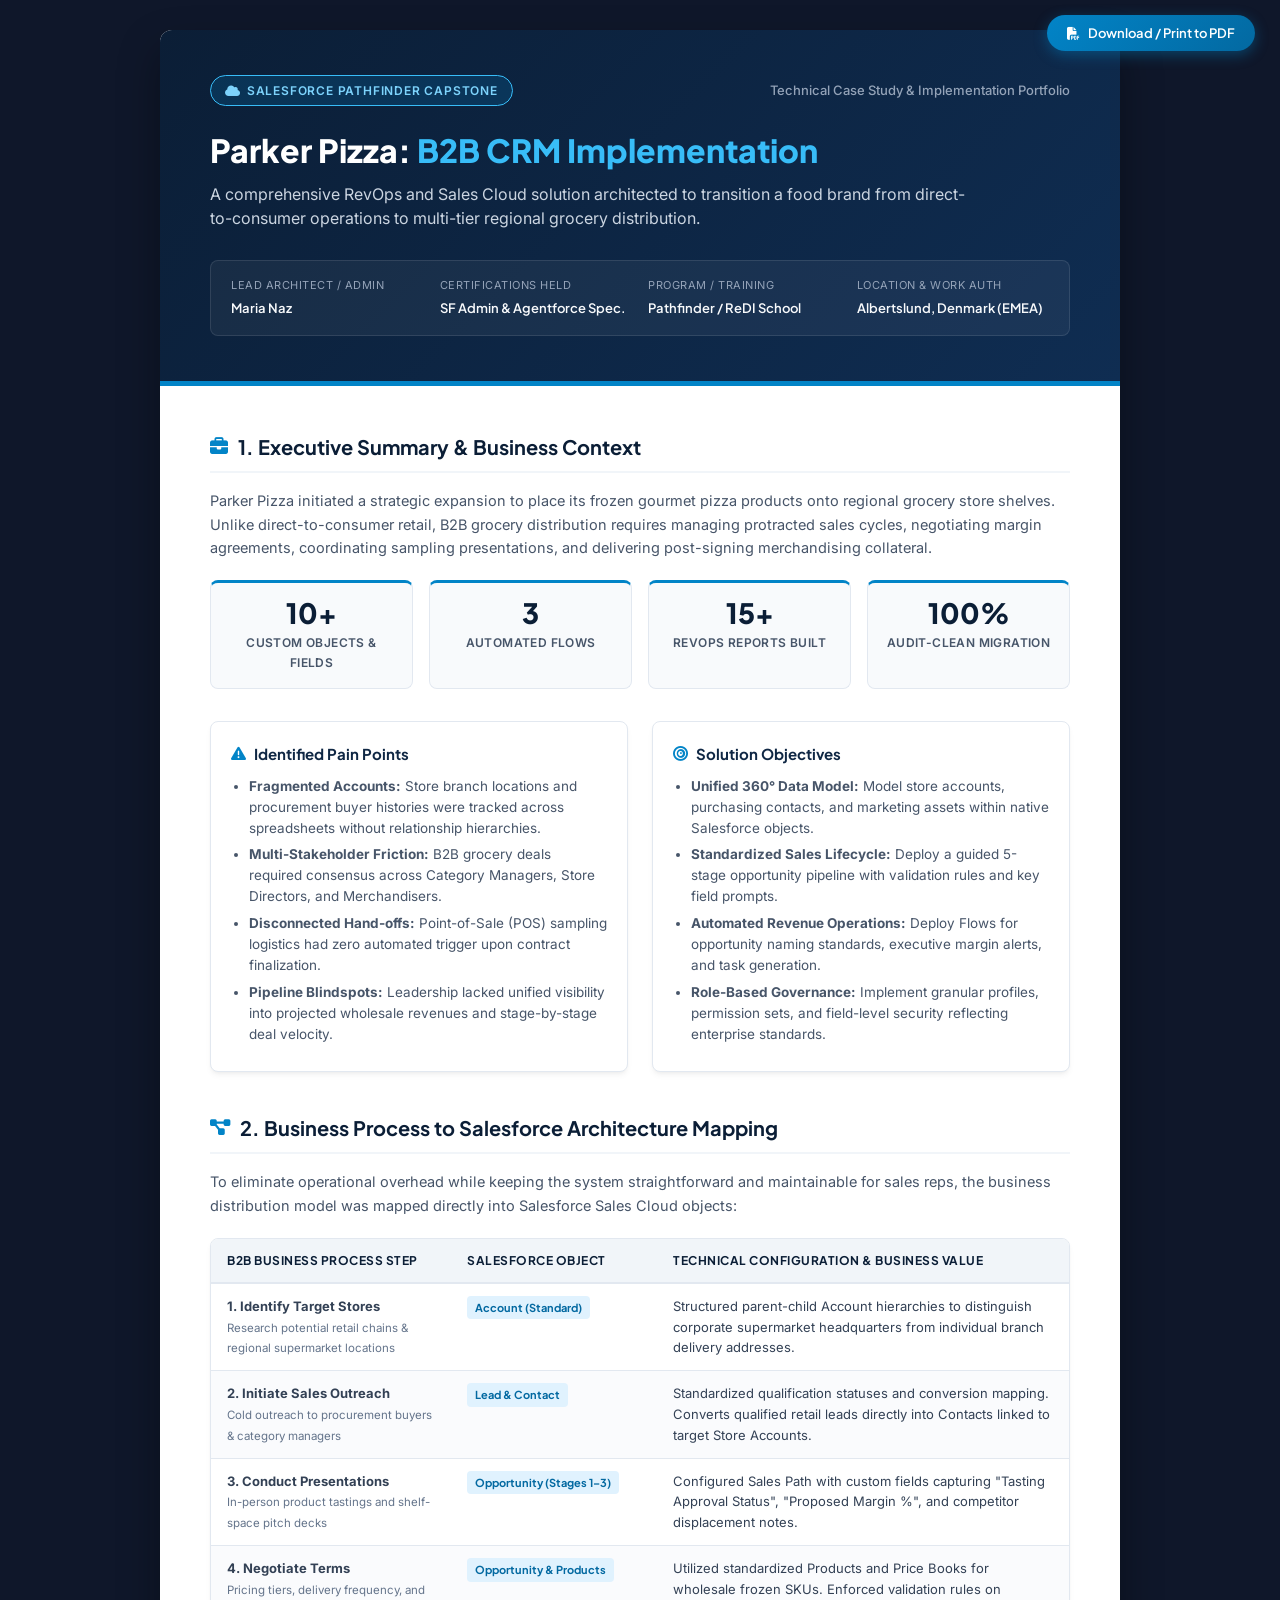
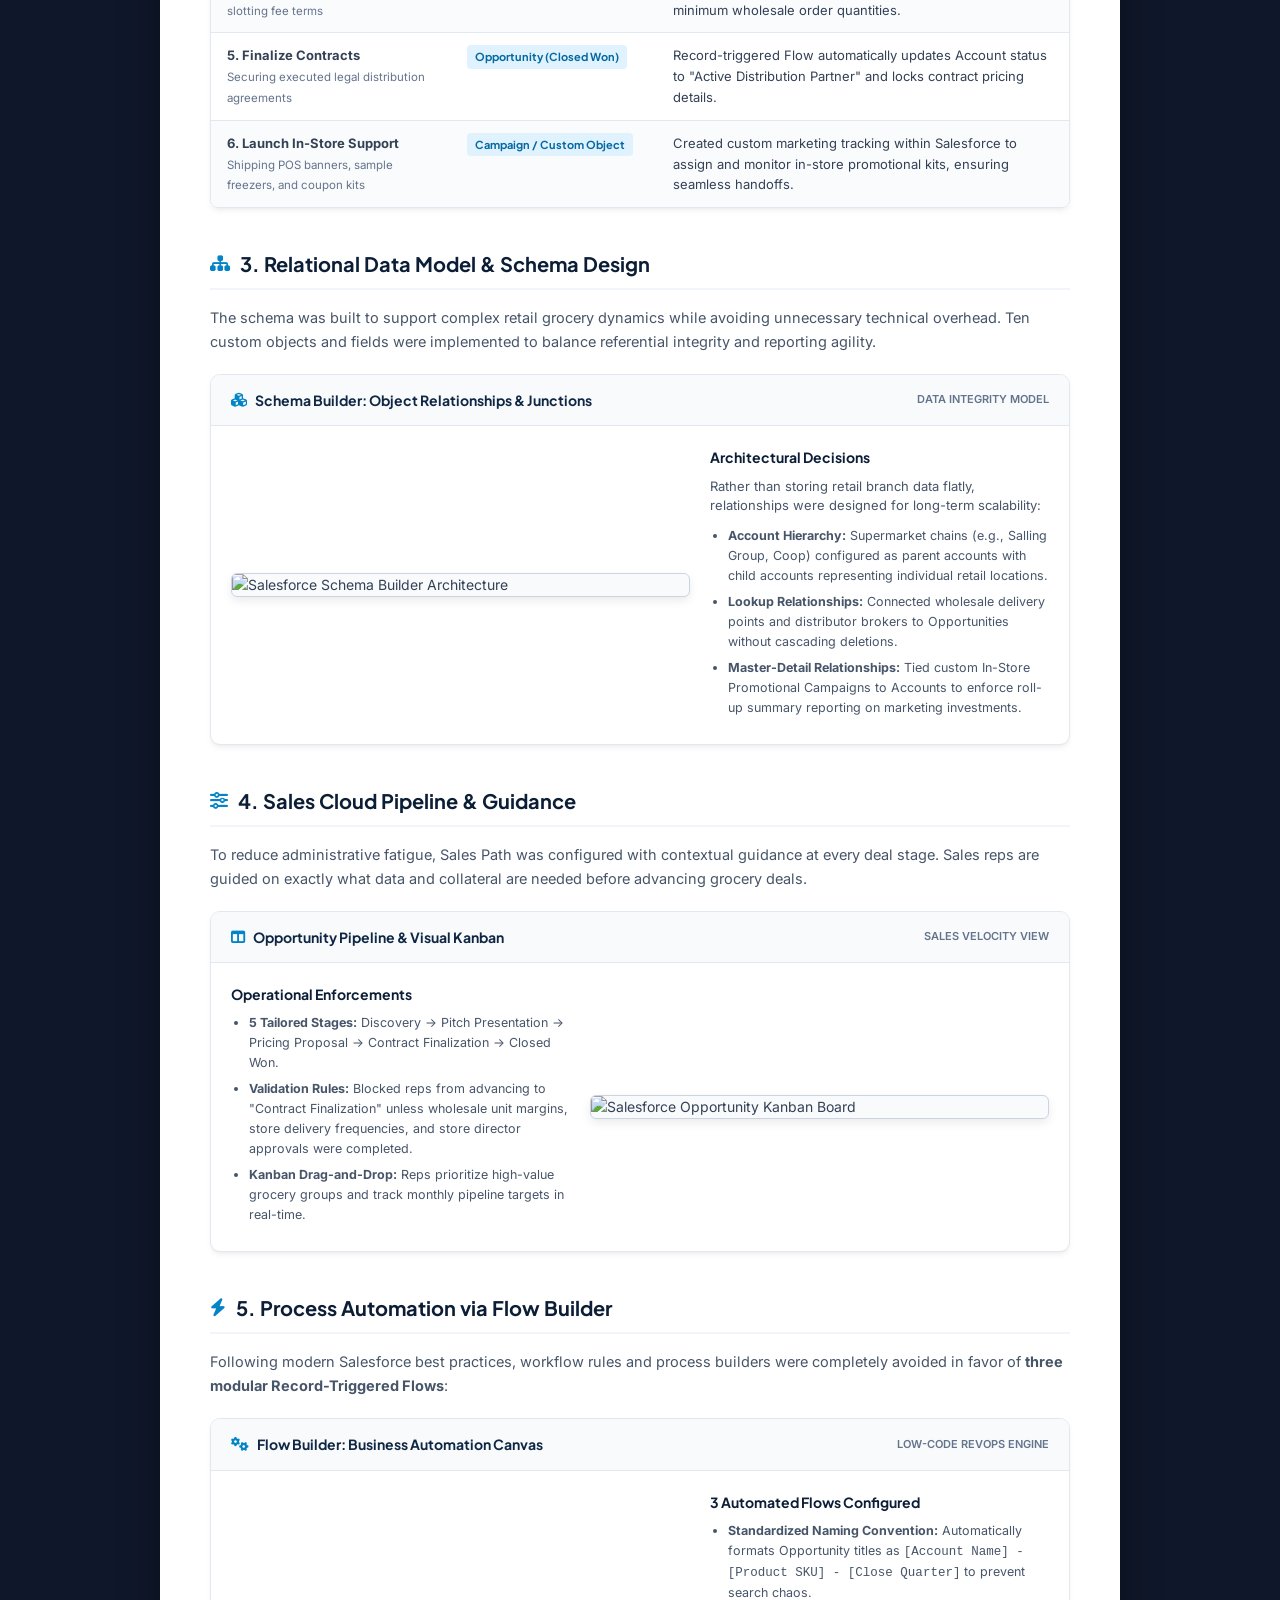
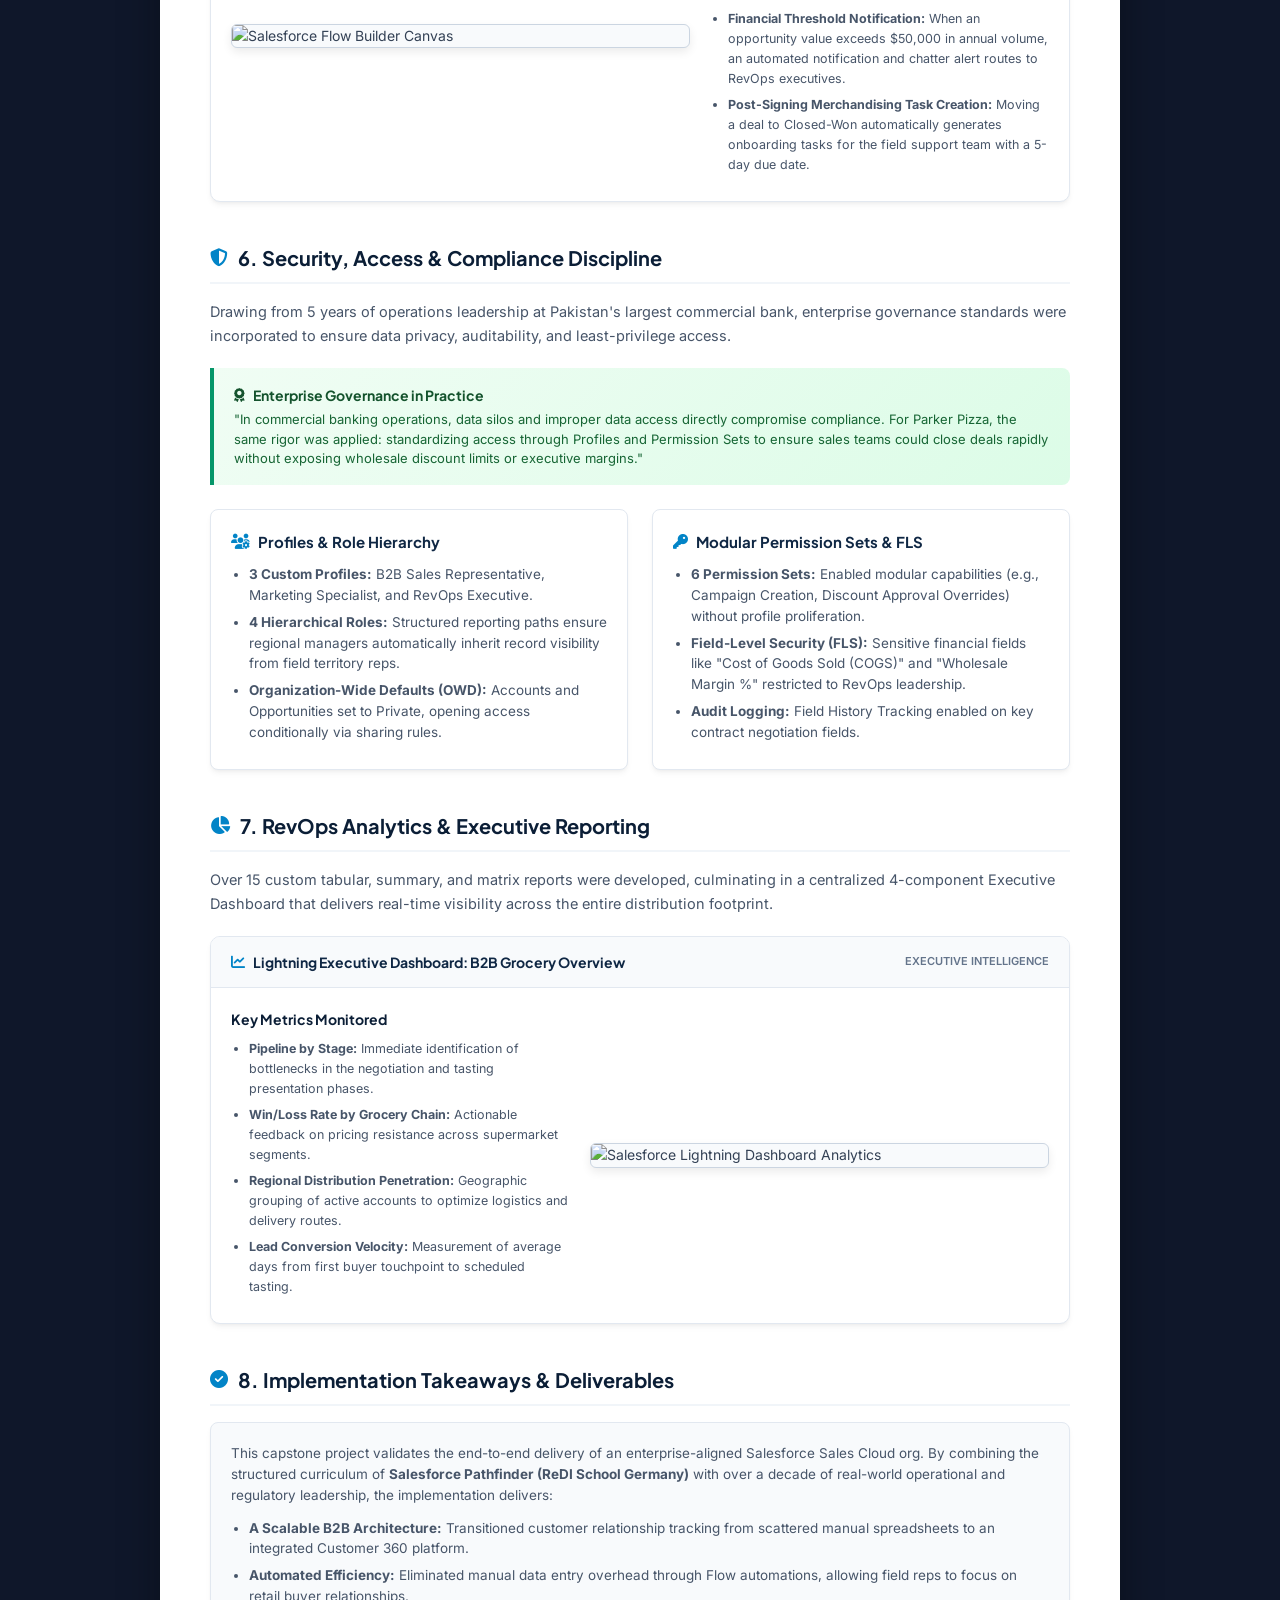
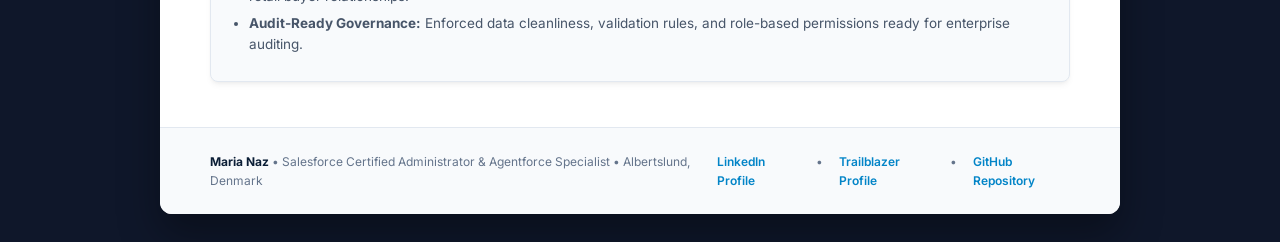
==== index.html @ 83eee345 "Add files via upload" ====
<!DOCTYPE html>
<html lang="en">
<head>
    <meta charset="UTF-8">
    <meta name="viewport" content="width=device-width, initial-scale=1.0">
    <title>Parker Pizza - Salesforce B2B Implementation Report</title>
    <link rel="preconnect" href="https://fonts.googleapis.com">
    <link rel="preconnect" href="https://fonts.gstatic.com" crossorigin>
    <link href="https://fonts.googleapis.com/css2?family=Plus+Jakarta+Sans:wght@400;500;600;700;800&family=Inter:wght@300;400;500;600;700&display=swap" rel="stylesheet">
    <link rel="stylesheet" href="https://cdnjs.cloudflare.com/ajax/libs/font-awesome/6.5.1/css/all.min.css">
    
    <style>
        :root {
            --primary: #0284c7;
            --primary-dark: #0369a1;
            --primary-light: #e0f2fe;
            --navy-900: #0b1e36;
            --navy-800: #0f2744;
            --slate-700: #334155;
            --slate-600: #475569;
            --slate-500: #64748b;
            --slate-100: #f1f5f9;
            --slate-50: #f8fafc;
            --border-color: #e2e8f0;
            --accent-green: #059669;
            --card-shadow: 0 4px 6px -1px rgba(0, 0, 0, 0.05), 0 2px 4px -2px rgba(0, 0, 0, 0.05);
        }

        * {
            box-sizing: border-box;
            margin: 0;
            padding: 0;
        }

        body {
            background-color: #0f172a;
            color: var(--slate-700);
            font-family: 'Inter', sans-serif;
            font-size: 14px;
            line-height: 1.6;
            padding: 30px 15px;
            display: flex;
            justify-content: center;
        }

        /* Top Action Bar for PDF Generation */
        .action-bar {
            position: fixed;
            top: 15px;
            right: 25px;
            z-index: 1000;
            display: flex;
            gap: 12px;
        }

        .btn-pdf {
            background: linear-gradient(135deg, #0284c7 0%, #0369a1 100%);
            color: #ffffff;
            border: none;
            border-radius: 30px;
            padding: 10px 20px;
            font-family: 'Plus Jakarta Sans', sans-serif;
            font-size: 13px;
            font-weight: 600;
            cursor: pointer;
            box-shadow: 0 4px 14px rgba(2, 132, 199, 0.4);
            display: flex;
            align-items: center;
            gap: 8px;
            transition: all 0.2s ease;
        }

        .btn-pdf:hover {
            transform: translateY(-2px);
            box-shadow: 0 6px 20px rgba(2, 132, 199, 0.5);
            background: #0284c7;
        }

        /* Paper Document Sheet */
        .document-wrapper {
            background: #ffffff;
            width: 100%;
            max-width: 960px;
            box-shadow: 0 20px 40px rgba(0, 0, 0, 0.35);
            border-radius: 12px;
            overflow: hidden;
            position: relative;
        }

        .doc-header {
            background: linear-gradient(135deg, #0b1e36 0%, #0f2d52 100%);
            color: #ffffff;
            padding: 45px 50px;
            position: relative;
            border-bottom: 5px solid var(--primary);
        }

        .header-top {
            display: flex;
            justify-content: space-between;
            align-items: center;
            margin-bottom: 24px;
        }

        .badge-pathfinder {
            background: rgba(2, 132, 199, 0.2);
            border: 1px solid #38bdf8;
            color: #7dd3fc;
            padding: 5px 14px;
            border-radius: 20px;
            font-size: 12px;
            font-weight: 600;
            text-transform: uppercase;
            letter-spacing: 0.8px;
            display: inline-flex;
            align-items: center;
            gap: 6px;
        }

        .doc-category {
            color: #94a3b8;
            font-size: 13px;
            font-weight: 500;
        }

        .doc-header h1 {
            font-family: 'Plus Jakarta Sans', sans-serif;
            font-size: 32px;
            font-weight: 800;
            line-height: 1.25;
            color: #ffffff;
            margin-bottom: 12px;
        }

        .doc-header h1 span {
            color: #38bdf8;
        }

        .doc-header .doc-subtitle {
            font-size: 16px;
            color: #cbd5e1;
            max-width: 760px;
            line-height: 1.5;
            margin-bottom: 30px;
        }

        /* Author Meta Bar */
        .meta-strip {
            display: grid;
            grid-template-columns: repeat(4, 1fr);
            gap: 16px;
            background: rgba(255, 255, 255, 0.05);
            border: 1px solid rgba(255, 255, 255, 0.1);
            border-radius: 8px;
            padding: 16px 20px;
        }

        .meta-cell .label {
            font-size: 11px;
            text-transform: uppercase;
            letter-spacing: 0.5px;
            color: #94a3b8;
            margin-bottom: 3px;
        }

        .meta-cell .value {
            font-family: 'Plus Jakarta Sans', sans-serif;
            font-size: 13px;
            font-weight: 600;
            color: #f8fafc;
        }

        .doc-body {
            padding: 45px 50px;
        }

        .section-block {
            margin-bottom: 40px;
        }

        .section-title {
            font-family: 'Plus Jakarta Sans', sans-serif;
            font-size: 20px;
            font-weight: 700;
            color: var(--navy-900);
            display: flex;
            align-items: center;
            gap: 10px;
            margin-bottom: 16px;
            padding-bottom: 8px;
            border-bottom: 2px solid var(--slate-100);
        }

        .section-title i {
            color: var(--primary);
            font-size: 18px;
        }

        .section-intro {
            color: var(--slate-600);
            font-size: 14.5px;
            line-height: 1.65;
            margin-bottom: 20px;
        }

        /* Key Metrics Banner */
        .metrics-banner {
            display: grid;
            grid-template-columns: repeat(4, 1fr);
            gap: 16px;
            margin-bottom: 32px;
        }

        .metric-card {
            background-color: var(--slate-50);
            border: 1px solid var(--border-color);
            border-radius: 8px;
            padding: 16px;
            text-align: center;
            border-top: 3px solid var(--primary);
        }

        .metric-num {
            font-family: 'Plus Jakarta Sans', sans-serif;
            font-size: 28px;
            font-weight: 800;
            color: var(--navy-900);
            line-height: 1;
            margin-bottom: 6px;
        }

        .metric-desc {
            font-size: 12px;
            font-weight: 600;
            color: var(--slate-600);
            text-transform: uppercase;
            letter-spacing: 0.4px;
        }

        /* Two Column Grid */
        .two-col-grid {
            display: grid;
            grid-template-columns: 1fr 1fr;
            gap: 24px;
            margin-bottom: 24px;
        }

        .info-card {
            background-color: #ffffff;
            border: 1px solid var(--border-color);
            border-radius: 8px;
            padding: 20px;
            box-shadow: var(--card-shadow);
        }

        .info-card h4 {
            font-family: 'Plus Jakarta Sans', sans-serif;
            font-size: 15px;
            font-weight: 700;
            color: var(--navy-800);
            margin-bottom: 10px;
            display: flex;
            align-items: center;
            gap: 8px;
        }

        .info-card h4 i {
            color: var(--primary);
        }

        .info-card p, .info-card li {
            font-size: 13.5px;
            color: var(--slate-600);
            line-height: 1.55;
        }

        .info-card ul {
            padding-left: 18px;
            margin-top: 8px;
        }

        .info-card li {
            margin-bottom: 6px;
        }

        .table-container {
            border: 1px solid var(--border-color);
            border-radius: 8px;
            overflow: hidden;
            margin-bottom: 24px;
            box-shadow: var(--card-shadow);
        }

        .styled-table {
            width: 100%;
            border-collapse: collapse;
            text-align: left;
            font-size: 13px;
        }

        .styled-table thead {
            background-color: var(--slate-100);
            color: var(--navy-900);
            font-family: 'Plus Jakarta Sans', sans-serif;
            font-weight: 700;
        }

        .styled-table th {
            padding: 12px 16px;
            border-bottom: 2px solid var(--border-color);
            font-size: 12px;
            text-transform: uppercase;
            letter-spacing: 0.5px;
        }

        .styled-table td {
            padding: 12px 16px;
            border-bottom: 1px solid var(--border-color);
            vertical-align: top;
            color: var(--slate-700);
        }

        .styled-table tr:nth-child(even) {
            background-color: #fafbfd;
        }

        .styled-table tr:last-child td {
            border-bottom: none;
        }

        .obj-badge {
            background-color: var(--primary-light);
            color: var(--primary-dark);
            padding: 3px 8px;
            border-radius: 4px;
            font-family: 'Plus Jakarta Sans', sans-serif;
            font-size: 11px;
            font-weight: 700;
            display: inline-block;
            white-space: nowrap;
        }

        /* Architecture Visual Showcase Cards */
        .visual-card {
            background: #ffffff;
            border: 1px solid var(--border-color);
            border-radius: 10px;
            overflow: hidden;
            margin-bottom: 28px;
            box-shadow: var(--card-shadow);
        }

        .visual-card-header {
            padding: 14px 20px;
            background: var(--slate-50);
            border-bottom: 1px solid var(--border-color);
            display: flex;
            justify-content: space-between;
            align-items: center;
        }

        .visual-card-title {
            font-family: 'Plus Jakarta Sans', sans-serif;
            font-size: 14px;
            font-weight: 700;
            color: var(--navy-800);
            display: flex;
            align-items: center;
            gap: 8px;
        }

        .visual-card-title i {
            color: var(--primary);
        }

        .visual-card-body {
            display: grid;
            grid-template-columns: 1.15fr 0.85fr;
            gap: 20px;
            padding: 20px;
            align-items: center;
        }

        .visual-card-body.reversed {
            grid-template-columns: 0.85fr 1.15fr;
        }

        .screenshot-frame {
            border-radius: 6px;
            border: 1px solid #cbd5e1;
            overflow: hidden;
            box-shadow: 0 4px 10px rgba(0, 0, 0, 0.08);
            background: #f8fafc;
        }

        .screenshot-frame img {
            width: 100%;
            height: auto;
            display: block;
            object-fit: cover;
        }

        .visual-explanation h5 {
            font-family: 'Plus Jakarta Sans', sans-serif;
            font-size: 14px;
            font-weight: 700;
            color: var(--navy-900);
            margin-bottom: 8px;
        }

        .visual-explanation p {
            font-size: 13px;
            color: var(--slate-600);
            margin-bottom: 10px;
            line-height: 1.5;
        }

        .visual-explanation ul {
            padding-left: 18px;
            font-size: 12.5px;
            color: var(--slate-600);
        }

        .visual-explanation li {
            margin-bottom: 6px;
        }

        .callout-box {
            background: linear-gradient(135deg, #f0fdf4 0%, #dcfce7 100%);
            border-left: 4px solid var(--accent-green);
            padding: 16px 20px;
            border-radius: 0 8px 8px 0;
            margin-bottom: 24px;
        }

        .callout-box h4 {
            font-family: 'Plus Jakarta Sans', sans-serif;
            font-size: 14px;
            font-weight: 700;
            color: #14532d;
            margin-bottom: 4px;
            display: flex;
            align-items: center;
            gap: 8px;
        }

        .callout-box p {
            font-size: 13px;
            color: #166534;
            margin-bottom: 0;
            line-height: 1.5;
        }

        /* Document Footer & Sign-off */
        .doc-footer {
            background-color: var(--slate-50);
            border-top: 1px solid var(--border-color);
            padding: 24px 50px;
            display: flex;
            justify-content: space-between;
            align-items: center;
            font-size: 12px;
            color: var(--slate-500);
        }

        .footer-left strong {
            color: var(--navy-900);
        }

        .footer-links {
            display: flex;
            gap: 16px;
        }

        .footer-links a {
            color: var(--primary);
            text-decoration: none;
            font-weight: 600;
        }

        .footer-links a:hover {
            text-decoration: underline;
        }

        @media print {
            body {
                background: #ffffff;
                padding: 0;
                color: #000000;
            }

            .action-bar {
                display: none !important;
            }

            .document-wrapper {
                box-shadow: none;
                max-width: 100%;
                border-radius: 0;
                width: 100%;
            }

            .doc-header {
                padding: 30px 40px;
                -webkit-print-color-adjust: exact !important;
                print-color-adjust: exact !important;
            }

            .doc-body {
                padding: 30px 40px;
            }

            .page-break {
                page-break-before: always;
                break-before: page;
            }

            .visual-card, .table-container, .metrics-banner {
                page-break-inside: avoid;
                break-inside: avoid;
            }

            -webkit-print-color-adjust: exact !important;
            print-color-adjust: exact !important;
        }
    </style>
</head>
<body>

    <!-- Floating PDF Print Trigger -->
    <div class="action-bar">
        <button class="btn-pdf" onclick="window.print()">
            <i class="fa-solid fa-file-pdf"></i> Download / Print to PDF
        </button>
    </div>

    <div class="document-wrapper">
        <header class="doc-header">
            <div class="header-top">
                <div class="badge-pill badge-pathfinder">
                    <i class="fa-solid fa-cloud"></i> Salesforce Pathfinder Capstone
                </div>
                <div class="doc-category">Technical Case Study &amp; Implementation Portfolio</div>
            </div>
            <h1>Parker Pizza: <span>B2B CRM Implementation</span></h1>
            <p class="doc-subtitle">
                A comprehensive RevOps and Sales Cloud solution architected to transition a food brand from direct-to-consumer operations to multi-tier regional grocery distribution.
            </p>

            <div class="meta-strip">
                <div class="meta-cell">
                    <div class="label">Lead Architect / Admin</div>
                    <div class="value">Maria Naz</div>
                </div>
                <div class="meta-cell">
                    <div class="label">Certifications Held</div>
                    <div class="value">SF Admin &amp; Agentforce Spec.</div>
                </div>
                <div class="meta-cell">
                    <div class="label">Program / Training</div>
                    <div class="value">Pathfinder / ReDI School</div>
                </div>
                <div class="meta-cell">
                    <div class="label">Location &amp; Work Auth</div>
                    <div class="value">Albertslund, Denmark (EMEA)</div>
                </div>
            </div>
        </header>

        <div class="doc-body">
            <section class="section-block">
                <h2 class="section-title"><i class="fa-solid fa-briefcase"></i> 1. Executive Summary &amp; Business Context</h2>
                <p class="section-intro">
                    Parker Pizza initiated a strategic expansion to place its frozen gourmet pizza products onto regional grocery store shelves. Unlike direct-to-consumer retail, B2B grocery distribution requires managing protracted sales cycles, negotiating margin agreements, coordinating sampling presentations, and delivering post-signing merchandising collateral.
                </p>

                <div class="metrics-banner">
                    <div class="metric-card">
                        <div class="metric-num">10+</div>
                        <div class="metric-desc">Custom Objects &amp; Fields</div>
                    </div>
                    <div class="metric-card">
                        <div class="metric-num">3</div>
                        <div class="metric-desc">Automated Flows</div>
                    </div>
                    <div class="metric-card">
                        <div class="metric-num">15+</div>
                        <div class="metric-desc">RevOps Reports Built</div>
                    </div>
                    <div class="metric-card">
                        <div class="metric-num">100%</div>
                        <div class="metric-desc">Audit-Clean Migration</div>
                    </div>
                </div>

                <div class="two-col-grid">
                    <div class="info-card">
                        <h4><i class="fa-solid fa-triangle-exclamation"></i> Identified Pain Points</h4>
                        <ul>
                            <li><strong>Fragmented Accounts:</strong> Store branch locations and procurement buyer histories were tracked across spreadsheets without relationship hierarchies.</li>
                            <li><strong>Multi-Stakeholder Friction:</strong> B2B grocery deals required consensus across Category Managers, Store Directors, and Merchandisers.</li>
                            <li><strong>Disconnected Hand-offs:</strong> Point-of-Sale (POS) sampling logistics had zero automated trigger upon contract finalization.</li>
                            <li><strong>Pipeline Blindspots:</strong> Leadership lacked unified visibility into projected wholesale revenues and stage-by-stage deal velocity.</li>
                        </ul>
                    </div>
                    <div class="info-card">
                        <h4><i class="fa-solid fa-bullseye"></i> Solution Objectives</h4>
                        <ul>
                            <li><strong>Unified 360° Data Model:</strong> Model store accounts, purchasing contacts, and marketing assets within native Salesforce objects.</li>
                            <li><strong>Standardized Sales Lifecycle:</strong> Deploy a guided 5-stage opportunity pipeline with validation rules and key field prompts.</li>
                            <li><strong>Automated Revenue Operations:</strong> Deploy Flows for opportunity naming standards, executive margin alerts, and task generation.</li>
                            <li><strong>Role-Based Governance:</strong> Implement granular profiles, permission sets, and field-level security reflecting enterprise standards.</li>
                        </ul>
                    </div>
                </div>
            </section>

            <section class="section-block">
                <h2 class="section-title"><i class="fa-solid fa-diagram-project"></i> 2. Business Process to Salesforce Architecture Mapping</h2>
                <p class="section-intro">
                    To eliminate operational overhead while keeping the system straightforward and maintainable for sales reps, the business distribution model was mapped directly into Salesforce Sales Cloud objects:
                </p>

                <div class="table-container">
                    <table class="styled-table">
                        <thead>
                            <tr>
                                <th style="width: 28%;">B2B Business Process Step</th>
                                <th style="width: 24%;">Salesforce Object</th>
                                <th style="width: 48%;">Technical Configuration &amp; Business Value</th>
                            </tr>
                        </thead>
                        <tbody>
                            <tr>
                                <td><strong>1. Identify Target Stores</strong><br><span style="color:#64748b; font-size:11.5px;">Research potential retail chains &amp; regional supermarket locations</span></td>
                                <td><span class="obj-badge">Account (Standard)</span></td>
                                <td>Structured parent-child Account hierarchies to distinguish corporate supermarket headquarters from individual branch delivery addresses.</td>
                            </tr>
                            <tr>
                                <td><strong>2. Initiate Sales Outreach</strong><br><span style="color:#64748b; font-size:11.5px;">Cold outreach to procurement buyers &amp; category managers</span></td>
                                <td><span class="obj-badge">Lead &amp; Contact</span></td>
                                <td>Standardized qualification statuses and conversion mapping. Converts qualified retail leads directly into Contacts linked to target Store Accounts.</td>
                            </tr>
                            <tr>
                                <td><strong>3. Conduct Presentations</strong><br><span style="color:#64748b; font-size:11.5px;">In-person product tastings and shelf-space pitch decks</span></td>
                                <td><span class="obj-badge">Opportunity (Stages 1–3)</span></td>
                                <td>Configured Sales Path with custom fields capturing "Tasting Approval Status", "Proposed Margin %", and competitor displacement notes.</td>
                            </tr>
                            <tr>
                                <td><strong>4. Negotiate Terms</strong><br><span style="color:#64748b; font-size:11.5px;">Pricing tiers, delivery frequency, and slotting fee terms</span></td>
                                <td><span class="obj-badge">Opportunity &amp; Products</span></td>
                                <td>Utilized standardized Products and Price Books for wholesale frozen SKUs. Enforced validation rules on minimum wholesale order quantities.</td>
                            </tr>
                            <tr>
                                <td><strong>5. Finalize Contracts</strong><br><span style="color:#64748b; font-size:11.5px;">Securing executed legal distribution agreements</span></td>
                                <td><span class="obj-badge">Opportunity (Closed Won)</span></td>
                                <td>Record-triggered Flow automatically updates Account status to "Active Distribution Partner" and locks contract pricing details.</td>
                            </tr>
                            <tr>
                                <td><strong>6. Launch In-Store Support</strong><br><span style="color:#64748b; font-size:11.5px;">Shipping POS banners, sample freezers, and coupon kits</span></td>
                                <td><span class="obj-badge">Campaign / Custom Object</span></td>
                                <td>Created custom marketing tracking within Salesforce to assign and monitor in-store promotional kits, ensuring seamless handoffs.</td>
                            </tr>
                        </tbody>
                    </table>
                </div>
            </section>

            <!-- Page Break for Clean Printing -->
            <div class="page-break"></div>

            <section class="section-block">
                <h2 class="section-title"><i class="fa-solid fa-sitemap"></i> 3. Relational Data Model &amp; Schema Design</h2>
                <p class="section-intro">
                    The schema was built to support complex retail grocery dynamics while avoiding unnecessary technical overhead. Ten custom objects and fields were implemented to balance referential integrity and reporting agility.
                </p>

                <div class="visual-card">
                    <div class="visual-card-header">
                        <div class="visual-card-title">
                            <i class="fa-solid fa-cubes"></i> Schema Builder: Object Relationships &amp; Junctions
                        </div>
                        <span style="font-size: 11px; color: #64748b; font-weight: 600;">DATA INTEGRITY MODEL</span>
                    </div>
                    <div class="visual-card-body">
                        <div class="screenshot-frame">
                            <img src="https://miro.medium.com/v2/resize:fit:1400/0*WkmBlFucCK5qdvIe" alt="Salesforce Schema Builder Architecture">
                        </div>
                        <div class="visual-explanation">
                            <h5>Architectural Decisions</h5>
                            <p>
                                Rather than storing retail branch data flatly, relationships were designed for long-term scalability:
                            </p>
                            <ul>
                                <li><strong>Account Hierarchy:</strong> Supermarket chains (e.g., Salling Group, Coop) configured as parent accounts with child accounts representing individual retail locations.</li>
                                <li><strong>Lookup Relationships:</strong> Connected wholesale delivery points and distributor brokers to Opportunities without cascading deletions.</li>
                                <li><strong>Master-Detail Relationships:</strong> Tied custom In-Store Promotional Campaigns to Accounts to enforce roll-up summary reporting on marketing investments.</li>
                            </ul>
                        </div>
                    </div>
                </div>
            </section>

            <section class="section-block">
                <h2 class="section-title"><i class="fa-solid fa-sliders"></i> 4. Sales Cloud Pipeline &amp; Guidance</h2>
                <p class="section-intro">
                    To reduce administrative fatigue, Sales Path was configured with contextual guidance at every deal stage. Sales reps are guided on exactly what data and collateral are needed before advancing grocery deals.
                </p>

                <div class="visual-card">
                    <div class="visual-card-header">
                        <div class="visual-card-title">
                            <i class="fa-solid fa-table-columns"></i> Opportunity Pipeline &amp; Visual Kanban
                        </div>
                        <span style="font-size: 11px; color: #64748b; font-weight: 600;">SALES VELOCITY VIEW</span>
                    </div>
                    <div class="visual-card-body reversed">
                        <div class="visual-explanation">
                            <h5>Operational Enforcements</h5>
                            <ul>
                                <li><strong>5 Tailored Stages:</strong> Discovery &rarr; Pitch Presentation &rarr; Pricing Proposal &rarr; Contract Finalization &rarr; Closed Won.</li>
                                <li><strong>Validation Rules:</strong> Blocked reps from advancing to "Contract Finalization" unless wholesale unit margins, store delivery frequencies, and store director approvals were completed.</li>
                                <li><strong>Kanban Drag-and-Drop:</strong> Reps prioritize high-value grocery groups and track monthly pipeline targets in real-time.</li>
                            </ul>
                        </div>
                        <div class="screenshot-frame">
                            <img src="https://www.marksgroup.net/wp-content/uploads/2019/06/KanbanOne.png" alt="Salesforce Opportunity Kanban Board">
                        </div>
                    </div>
                </div>
            </section>

            <section class="section-block">
                <h2 class="section-title"><i class="fa-solid fa-bolt"></i> 5. Process Automation via Flow Builder</h2>
                <p class="section-intro">
                    Following modern Salesforce best practices, workflow rules and process builders were completely avoided in favor of <strong>three modular Record-Triggered Flows</strong>:
                </p>

                <div class="visual-card">
                    <div class="visual-card-header">
                        <div class="visual-card-title">
                            <i class="fa-solid fa-gears"></i> Flow Builder: Business Automation Canvas
                        </div>
                        <span style="font-size: 11px; color: #64748b; font-weight: 600;">LOW-CODE REVOPS ENGINE</span>
                    </div>
                    <div class="visual-card-body">
                        <div class="screenshot-frame">
                            <img src="https://d3nqfz2gm66yqg.cloudfront.net/images/c_scale%2Cf_png%2Cw_800-CloseCreditAccount-FB_2_pzic4p.png" alt="Salesforce Flow Builder Canvas">
                        </div>
                        <div class="visual-explanation">
                            <h5>3 Automated Flows Configured</h5>
                            <ul>
                                <li><strong>Standardized Naming Convention:</strong> Automatically formats Opportunity titles as <code>[Account Name] - [Product SKU] - [Close Quarter]</code> to prevent search chaos.</li>
                                <li><strong>Financial Threshold Notification:</strong> When an opportunity value exceeds $50,000 in annual volume, an automated notification and chatter alert routes to RevOps executives.</li>
                                <li><strong>Post-Signing Merchandising Task Creation:</strong> Moving a deal to Closed-Won automatically generates onboarding tasks for the field support team with a 5-day due date.</li>
                            </ul>
                        </div>
                    </div>
                </div>
            </section>

            <!-- Page Break for Clean Printing -->
            <div class="page-break"></div>

            <section class="section-block">
                <h2 class="section-title"><i class="fa-solid fa-shield-halved"></i> 6. Security, Access &amp; Compliance Discipline</h2>
                <p class="section-intro">
                    Drawing from 5 years of operations leadership at Pakistan's largest commercial bank, enterprise governance standards were incorporated to ensure data privacy, auditability, and least-privilege access.
                </p>

                <div class="callout-box">
                    <h4><i class="fa-solid fa-award"></i> Enterprise Governance in Practice</h4>
                    <p>
                        "In commercial banking operations, data silos and improper data access directly compromise compliance. For Parker Pizza, the same rigor was applied: standardizing access through Profiles and Permission Sets to ensure sales teams could close deals rapidly without exposing wholesale discount limits or executive margins."
                    </p>
                </div>

                <div class="two-col-grid">
                    <div class="info-card">
                        <h4><i class="fa-solid fa-users-gear"></i> Profiles &amp; Role Hierarchy</h4>
                        <ul>
                            <li><strong>3 Custom Profiles:</strong> B2B Sales Representative, Marketing Specialist, and RevOps Executive.</li>
                            <li><strong>4 Hierarchical Roles:</strong> Structured reporting paths ensure regional managers automatically inherit record visibility from field territory reps.</li>
                            <li><strong>Organization-Wide Defaults (OWD):</strong> Accounts and Opportunities set to Private, opening access conditionally via sharing rules.</li>
                        </ul>
                    </div>
                    <div class="info-card">
                        <h4><i class="fa-solid fa-key"></i> Modular Permission Sets &amp; FLS</h4>
                        <ul>
                            <li><strong>6 Permission Sets:</strong> Enabled modular capabilities (e.g., Campaign Creation, Discount Approval Overrides) without profile proliferation.</li>
                            <li><strong>Field-Level Security (FLS):</strong> Sensitive financial fields like "Cost of Goods Sold (COGS)" and "Wholesale Margin %" restricted to RevOps leadership.</li>
                            <li><strong>Audit Logging:</strong> Field History Tracking enabled on key contract negotiation fields.</li>
                        </ul>
                    </div>
                </div>
            </section>

            <section class="section-block">
                <h2 class="section-title"><i class="fa-solid fa-chart-pie"></i> 7. RevOps Analytics &amp; Executive Reporting</h2>
                <p class="section-intro">
                    Over 15 custom tabular, summary, and matrix reports were developed, culminating in a centralized 4-component Executive Dashboard that delivers real-time visibility across the entire distribution footprint.
                </p>

                <div class="visual-card">
                    <div class="visual-card-header">
                        <div class="visual-card-title">
                            <i class="fa-solid fa-chart-line"></i> Lightning Executive Dashboard: B2B Grocery Overview
                        </div>
                        <span style="font-size: 11px; color: #64748b; font-weight: 600;">EXECUTIVE INTELLIGENCE</span>
                    </div>
                    <div class="visual-card-body reversed">
                        <div class="visual-explanation">
                            <h5>Key Metrics Monitored</h5>
                            <ul>
                                <li><strong>Pipeline by Stage:</strong> Immediate identification of bottlenecks in the negotiation and tasting presentation phases.</li>
                                <li><strong>Win/Loss Rate by Grocery Chain:</strong> Actionable feedback on pricing resistance across supermarket segments.</li>
                                <li><strong>Regional Distribution Penetration:</strong> Geographic grouping of active accounts to optimize logistics and delivery routes.</li>
                                <li><strong>Lead Conversion Velocity:</strong> Measurement of average days from first buyer touchpoint to scheduled tasting.</li>
                            </ul>
                        </div>
                        <div class="screenshot-frame">
                            <img src="https://d3nqfz2gm66yqg.cloudfront.net/images/20230426142223/Image-3.png" alt="Salesforce Lightning Dashboard Analytics">
                        </div>
                    </div>
                </div>
            </section>

            <section class="section-block" style="margin-bottom: 0;">
                <h2 class="section-title"><i class="fa-solid fa-circle-check"></i> 8. Implementation Takeaways &amp; Deliverables</h2>
                <div class="info-card" style="background-color: var(--slate-50); border: 1px solid var(--border-color);">
                    <p style="margin-bottom: 12px;">
                        This capstone project validates the end-to-end delivery of an enterprise-aligned Salesforce Sales Cloud org. By combining the structured curriculum of <strong>Salesforce Pathfinder (ReDI School Germany)</strong> with over a decade of real-world operational and regulatory leadership, the implementation delivers:
                    </p>
                    <ul style="margin-bottom: 0;">
                        <li><strong>A Scalable B2B Architecture:</strong> Transitioned customer relationship tracking from scattered manual spreadsheets to an integrated Customer 360 platform.</li>
                        <li><strong>Automated Efficiency:</strong> Eliminated manual data entry overhead through Flow automations, allowing field reps to focus on retail buyer relationships.</li>
                        <li><strong>Audit-Ready Governance:</strong> Enforced data cleanliness, validation rules, and role-based permissions ready for enterprise auditing.</li>
                    </ul>
                </div>
            </section>
        </div>

        <footer class="doc-footer">
            <div class="footer-left">
                <strong>Maria Naz</strong> &bull; Salesforce Certified Administrator &amp; Agentforce Specialist &bull; Albertslund, Denmark
            </div>
            <div class="footer-links">
                <a href="https://www.linkedin.com/in/maria-naz-gondal/" target="_blank">LinkedIn Profile</a>
                <span>&bull;</span>
                <a href="https://www.salesforce.com/trailblazer/marianaz" target="_blank">Trailblazer Profile</a>
                <span>&bull;</span>
                <a href="https://github.com/MariaNazGondal" target="_blank">GitHub Repository</a>
            </div>
        </footer>
    </div>

</body>
</html>
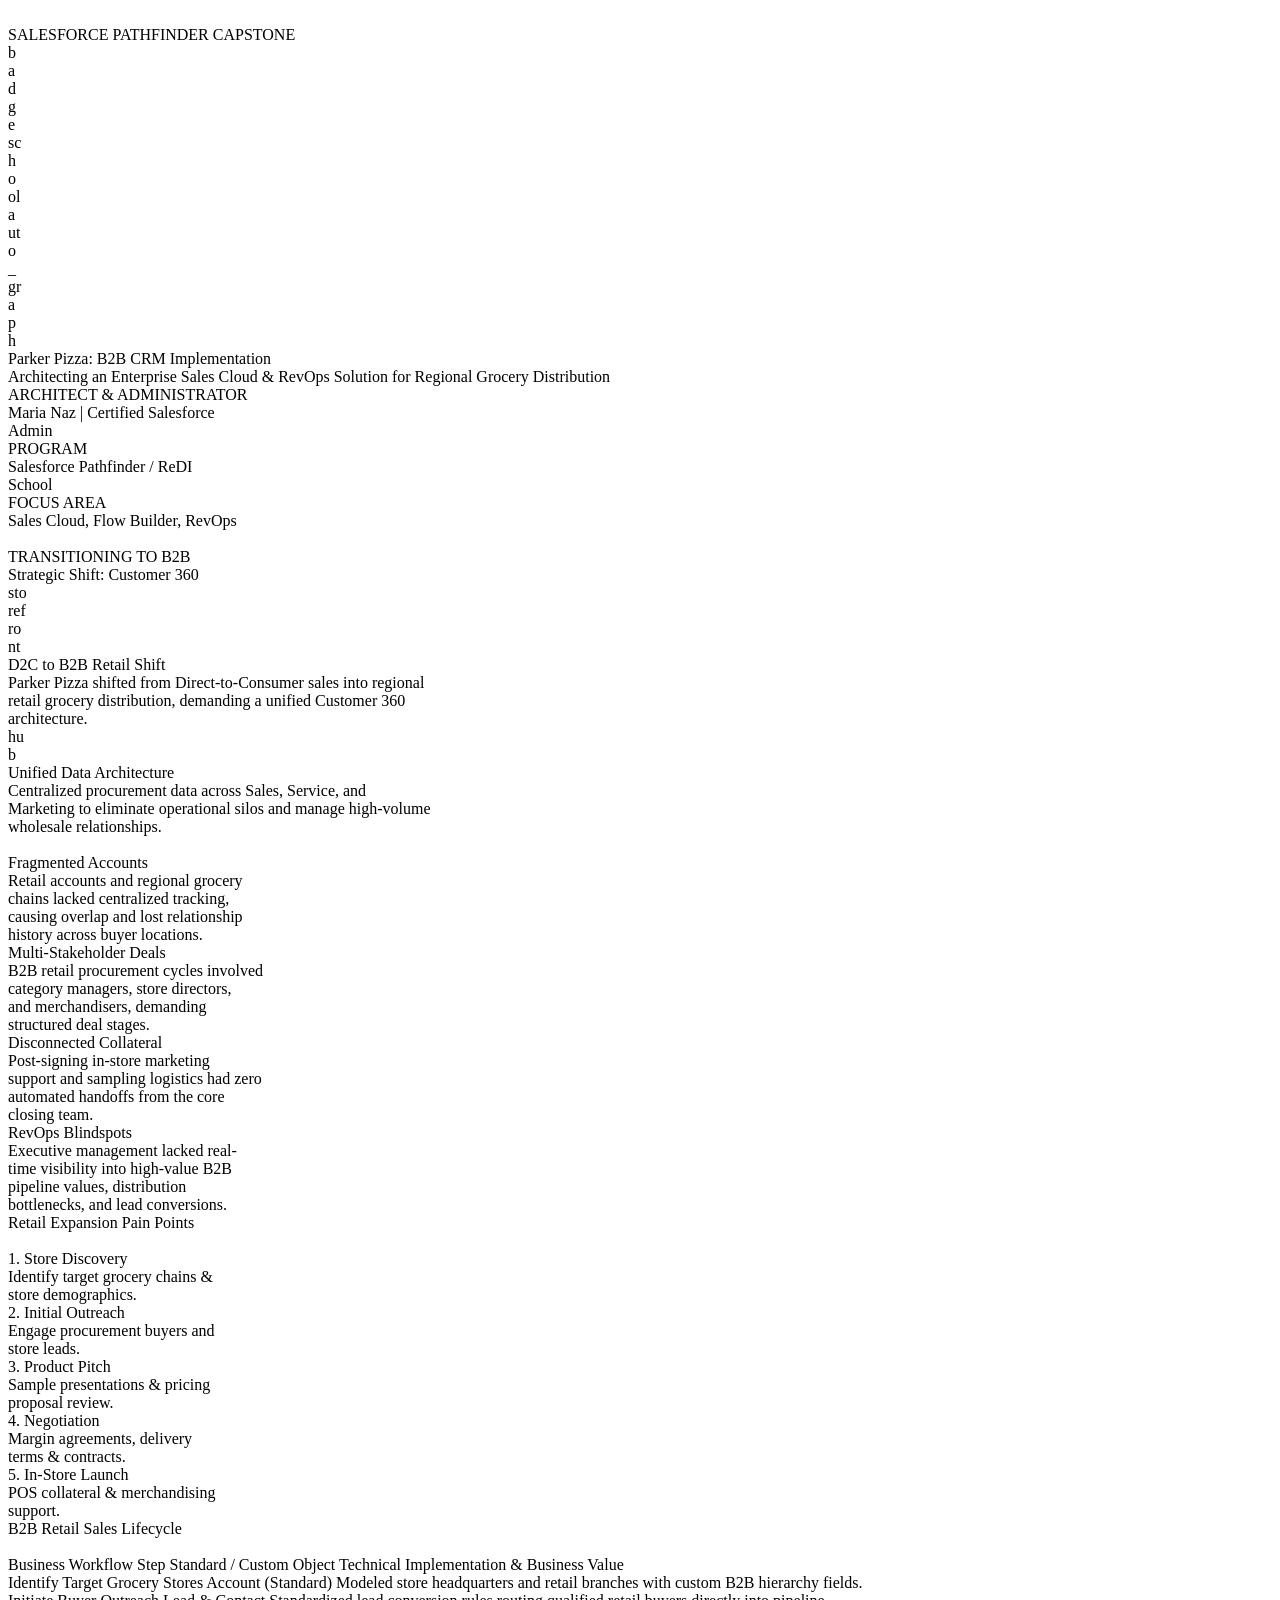
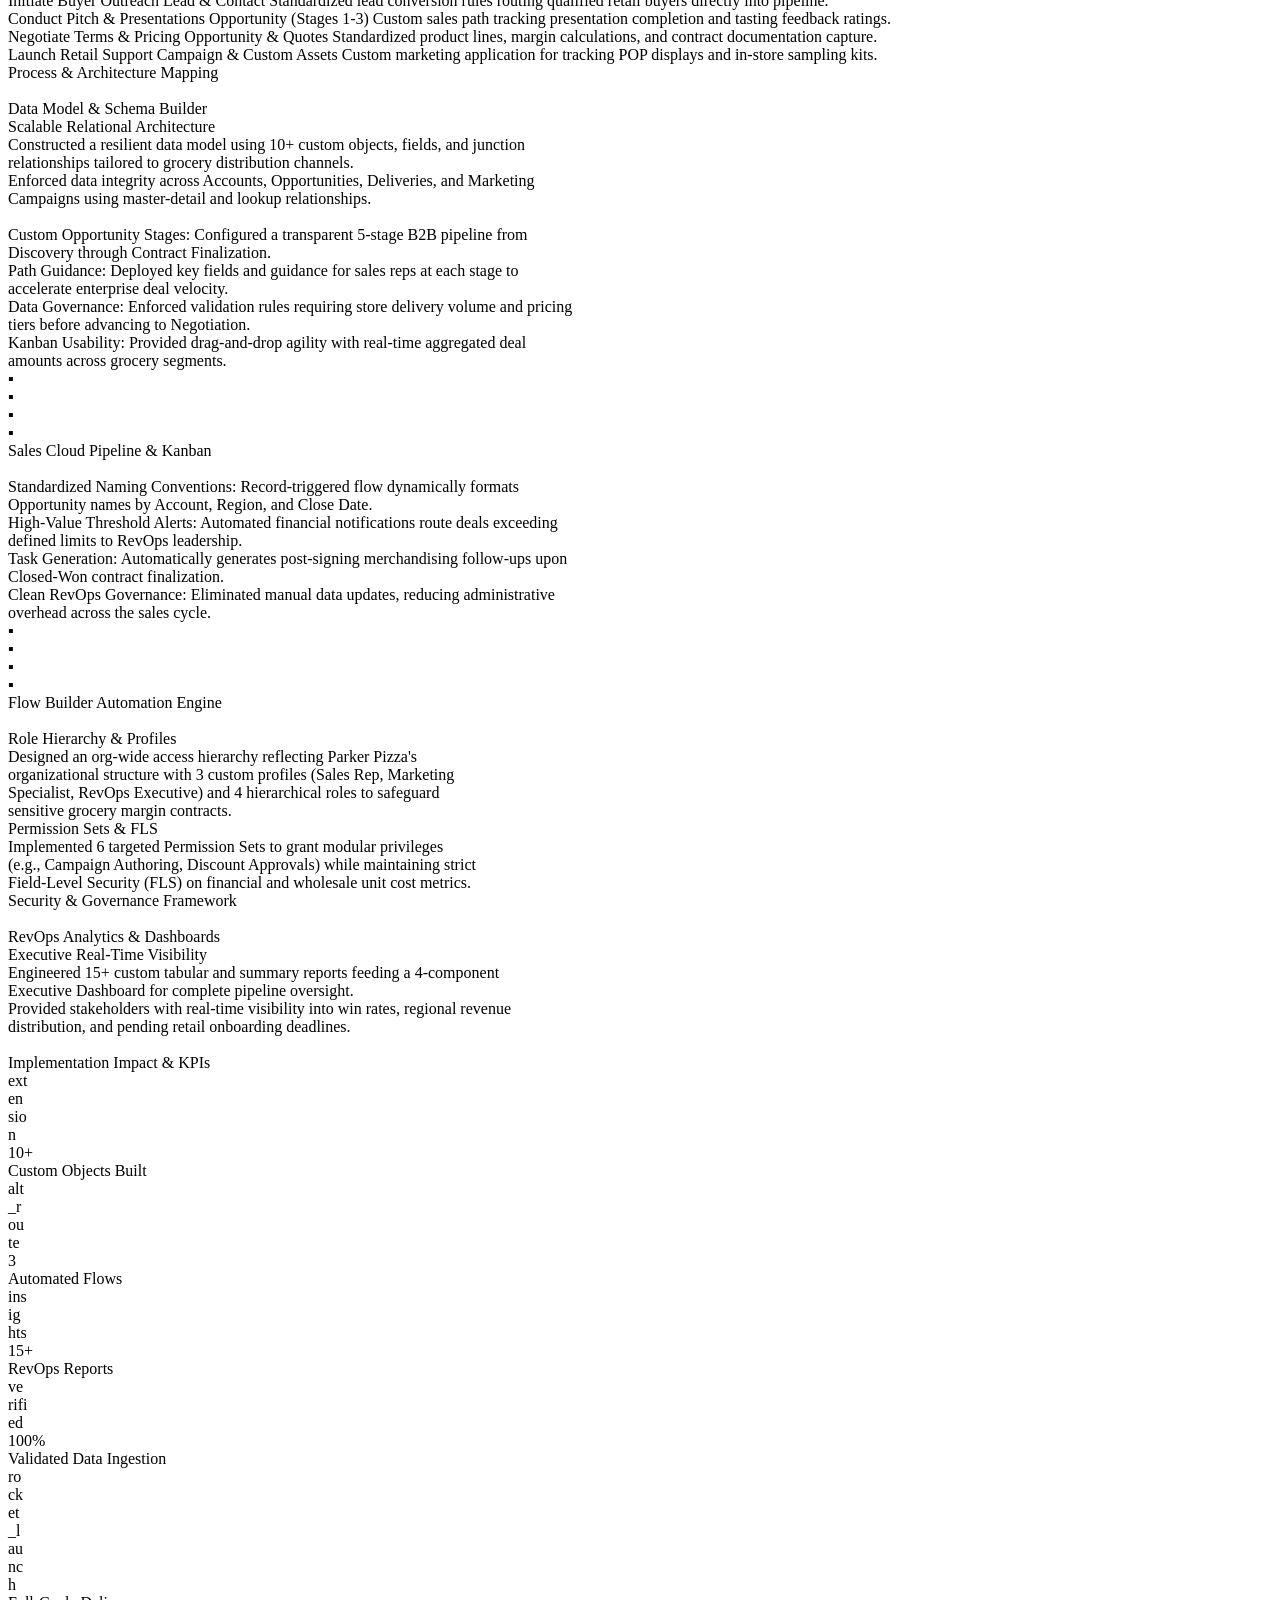
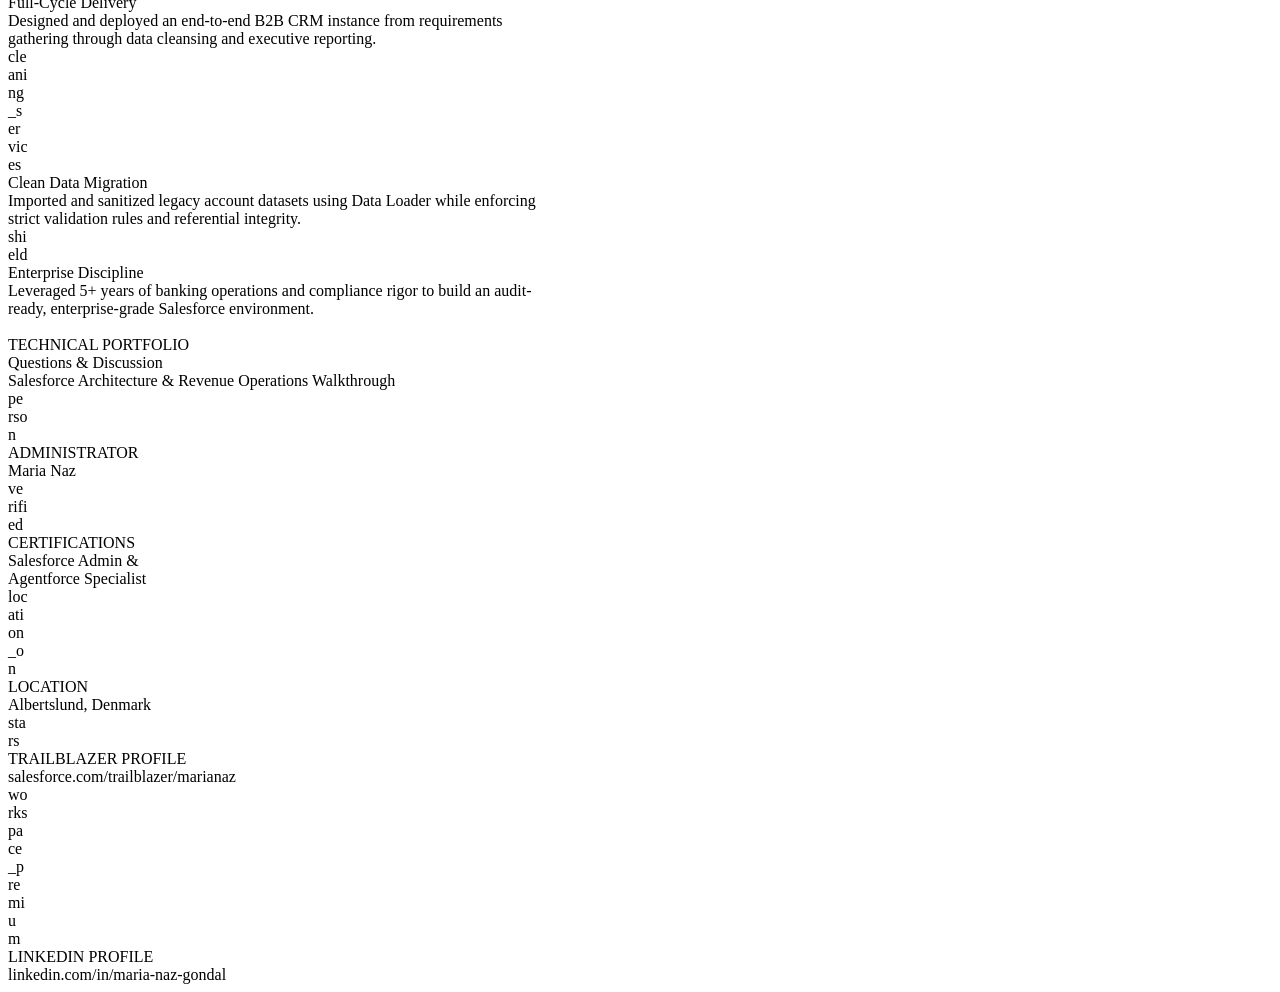
==== commit 7bfc4a5d: "Add files via upload" ====
--- a/index.html
+++ b/index.html
@@ -1,858 +1,43 @@
 <!DOCTYPE html>
-<html lang="en">
+<!-- Created by pdf2htmlEX (https://github.com/coolwanglu/pdf2htmlex) -->
+<html xmlns="http://www.w3.org/1999/xhtml">
 <head>
-    <meta charset="UTF-8">
-    <meta name="viewport" content="width=device-width, initial-scale=1.0">
-    <title>Parker Pizza - Salesforce B2B Implementation Report</title>
-    <link rel="preconnect" href="https://fonts.googleapis.com">
-    <link rel="preconnect" href="https://fonts.gstatic.com" crossorigin>
-    <link href="https://fonts.googleapis.com/css2?family=Plus+Jakarta+Sans:wght@400;500;600;700;800&family=Inter:wght@300;400;500;600;700&display=swap" rel="stylesheet">
-    <link rel="stylesheet" href="https://cdnjs.cloudflare.com/ajax/libs/font-awesome/6.5.1/css/all.min.css">
-    
-    <style>
-        :root {
-            --primary: #0284c7;
-            --primary-dark: #0369a1;
-            --primary-light: #e0f2fe;
-            --navy-900: #0b1e36;
-            --navy-800: #0f2744;
-            --slate-700: #334155;
-            --slate-600: #475569;
-            --slate-500: #64748b;
-            --slate-100: #f1f5f9;
-            --slate-50: #f8fafc;
-            --border-color: #e2e8f0;
-            --accent-green: #059669;
-            --card-shadow: 0 4px 6px -1px rgba(0, 0, 0, 0.05), 0 2px 4px -2px rgba(0, 0, 0, 0.05);
-        }
+<meta charset="utf-8"/>
 
-        * {
-            box-sizing: border-box;
-            margin: 0;
-            padding: 0;
-        }
-
-        body {
-            background-color: #0f172a;
-            color: var(--slate-700);
-            font-family: 'Inter', sans-serif;
-            font-size: 14px;
-            line-height: 1.6;
-            padding: 30px 15px;
-            display: flex;
-            justify-content: center;
-        }
-
-        /* Top Action Bar for PDF Generation */
-        .action-bar {
-            position: fixed;
-            top: 15px;
-            right: 25px;
-            z-index: 1000;
-            display: flex;
-            gap: 12px;
-        }
-
-        .btn-pdf {
-            background: linear-gradient(135deg, #0284c7 0%, #0369a1 100%);
-            color: #ffffff;
-            border: none;
-            border-radius: 30px;
-            padding: 10px 20px;
-            font-family: 'Plus Jakarta Sans', sans-serif;
-            font-size: 13px;
-            font-weight: 600;
-            cursor: pointer;
-            box-shadow: 0 4px 14px rgba(2, 132, 199, 0.4);
-            display: flex;
-            align-items: center;
-            gap: 8px;
-            transition: all 0.2s ease;
-        }
-
-        .btn-pdf:hover {
-            transform: translateY(-2px);
-            box-shadow: 0 6px 20px rgba(2, 132, 199, 0.5);
-            background: #0284c7;
-        }
-
-        /* Paper Document Sheet */
-        .document-wrapper {
-            background: #ffffff;
-            width: 100%;
-            max-width: 960px;
-            box-shadow: 0 20px 40px rgba(0, 0, 0, 0.35);
-            border-radius: 12px;
-            overflow: hidden;
-            position: relative;
-        }
-
-        .doc-header {
-            background: linear-gradient(135deg, #0b1e36 0%, #0f2d52 100%);
-            color: #ffffff;
-            padding: 45px 50px;
-            position: relative;
-            border-bottom: 5px solid var(--primary);
-        }
-
-        .header-top {
-            display: flex;
-            justify-content: space-between;
-            align-items: center;
-            margin-bottom: 24px;
-        }
-
-        .badge-pathfinder {
-            background: rgba(2, 132, 199, 0.2);
-            border: 1px solid #38bdf8;
-            color: #7dd3fc;
-            padding: 5px 14px;
-            border-radius: 20px;
-            font-size: 12px;
-            font-weight: 600;
-            text-transform: uppercase;
-            letter-spacing: 0.8px;
-            display: inline-flex;
-            align-items: center;
-            gap: 6px;
-        }
-
-        .doc-category {
-            color: #94a3b8;
-            font-size: 13px;
-            font-weight: 500;
-        }
-
-        .doc-header h1 {
-            font-family: 'Plus Jakarta Sans', sans-serif;
-            font-size: 32px;
-            font-weight: 800;
-            line-height: 1.25;
-            color: #ffffff;
-            margin-bottom: 12px;
-        }
-
-        .doc-header h1 span {
-            color: #38bdf8;
-        }
-
-        .doc-header .doc-subtitle {
-            font-size: 16px;
-            color: #cbd5e1;
-            max-width: 760px;
-            line-height: 1.5;
-            margin-bottom: 30px;
-        }
-
-        /* Author Meta Bar */
-        .meta-strip {
-            display: grid;
-            grid-template-columns: repeat(4, 1fr);
-            gap: 16px;
-            background: rgba(255, 255, 255, 0.05);
-            border: 1px solid rgba(255, 255, 255, 0.1);
-            border-radius: 8px;
-            padding: 16px 20px;
-        }
-
-        .meta-cell .label {
-            font-size: 11px;
-            text-transform: uppercase;
-            letter-spacing: 0.5px;
-            color: #94a3b8;
-            margin-bottom: 3px;
-        }
-
-        .meta-cell .value {
-            font-family: 'Plus Jakarta Sans', sans-serif;
-            font-size: 13px;
-            font-weight: 600;
-            color: #f8fafc;
-        }
-
-        .doc-body {
-            padding: 45px 50px;
-        }
-
-        .section-block {
-            margin-bottom: 40px;
-        }
-
-        .section-title {
-            font-family: 'Plus Jakarta Sans', sans-serif;
-            font-size: 20px;
-            font-weight: 700;
-            color: var(--navy-900);
-            display: flex;
-            align-items: center;
-            gap: 10px;
-            margin-bottom: 16px;
-            padding-bottom: 8px;
-            border-bottom: 2px solid var(--slate-100);
-        }
-
-        .section-title i {
-            color: var(--primary);
-            font-size: 18px;
-        }
-
-        .section-intro {
-            color: var(--slate-600);
-            font-size: 14.5px;
-            line-height: 1.65;
-            margin-bottom: 20px;
-        }
-
-        /* Key Metrics Banner */
-        .metrics-banner {
-            display: grid;
-            grid-template-columns: repeat(4, 1fr);
-            gap: 16px;
-            margin-bottom: 32px;
-        }
-
-        .metric-card {
-            background-color: var(--slate-50);
-            border: 1px solid var(--border-color);
-            border-radius: 8px;
-            padding: 16px;
-            text-align: center;
-            border-top: 3px solid var(--primary);
-        }
-
-        .metric-num {
-            font-family: 'Plus Jakarta Sans', sans-serif;
-            font-size: 28px;
-            font-weight: 800;
-            color: var(--navy-900);
-            line-height: 1;
-            margin-bottom: 6px;
-        }
-
-        .metric-desc {
-            font-size: 12px;
-            font-weight: 600;
-            color: var(--slate-600);
-            text-transform: uppercase;
-            letter-spacing: 0.4px;
-        }
-
-        /* Two Column Grid */
-        .two-col-grid {
-            display: grid;
-            grid-template-columns: 1fr 1fr;
-            gap: 24px;
-            margin-bottom: 24px;
-        }
-
-        .info-card {
-            background-color: #ffffff;
-            border: 1px solid var(--border-color);
-            border-radius: 8px;
-            padding: 20px;
-            box-shadow: var(--card-shadow);
-        }
-
-        .info-card h4 {
-            font-family: 'Plus Jakarta Sans', sans-serif;
-            font-size: 15px;
-            font-weight: 700;
-            color: var(--navy-800);
-            margin-bottom: 10px;
-            display: flex;
-            align-items: center;
-            gap: 8px;
-        }
-
-        .info-card h4 i {
-            color: var(--primary);
-        }
-
-        .info-card p, .info-card li {
-            font-size: 13.5px;
-            color: var(--slate-600);
-            line-height: 1.55;
-        }
-
-        .info-card ul {
-            padding-left: 18px;
-            margin-top: 8px;
-        }
-
-        .info-card li {
-            margin-bottom: 6px;
-        }
-
-        .table-container {
-            border: 1px solid var(--border-color);
-            border-radius: 8px;
-            overflow: hidden;
-            margin-bottom: 24px;
-            box-shadow: var(--card-shadow);
-        }
-
-        .styled-table {
-            width: 100%;
-            border-collapse: collapse;
-            text-align: left;
-            font-size: 13px;
-        }
-
-        .styled-table thead {
-            background-color: var(--slate-100);
-            color: var(--navy-900);
-            font-family: 'Plus Jakarta Sans', sans-serif;
-            font-weight: 700;
-        }
-
-        .styled-table th {
-            padding: 12px 16px;
-            border-bottom: 2px solid var(--border-color);
-            font-size: 12px;
-            text-transform: uppercase;
-            letter-spacing: 0.5px;
-        }
-
-        .styled-table td {
-            padding: 12px 16px;
-            border-bottom: 1px solid var(--border-color);
-            vertical-align: top;
-            color: var(--slate-700);
-        }
-
-        .styled-table tr:nth-child(even) {
-            background-color: #fafbfd;
-        }
-
-        .styled-table tr:last-child td {
-            border-bottom: none;
-        }
-
-        .obj-badge {
-            background-color: var(--primary-light);
-            color: var(--primary-dark);
-            padding: 3px 8px;
-            border-radius: 4px;
-            font-family: 'Plus Jakarta Sans', sans-serif;
-            font-size: 11px;
-            font-weight: 700;
-            display: inline-block;
-            white-space: nowrap;
-        }
-
-        /* Architecture Visual Showcase Cards */
-        .visual-card {
-            background: #ffffff;
-            border: 1px solid var(--border-color);
-            border-radius: 10px;
-            overflow: hidden;
-            margin-bottom: 28px;
-            box-shadow: var(--card-shadow);
-        }
-
-        .visual-card-header {
-            padding: 14px 20px;
-            background: var(--slate-50);
-            border-bottom: 1px solid var(--border-color);
-            display: flex;
-            justify-content: space-between;
-            align-items: center;
-        }
-
-        .visual-card-title {
-            font-family: 'Plus Jakarta Sans', sans-serif;
-            font-size: 14px;
-            font-weight: 700;
-            color: var(--navy-800);
-            display: flex;
-            align-items: center;
-            gap: 8px;
-        }
-
-        .visual-card-title i {
-            color: var(--primary);
-        }
-
-        .visual-card-body {
-            display: grid;
-            grid-template-columns: 1.15fr 0.85fr;
-            gap: 20px;
-            padding: 20px;
-            align-items: center;
-        }
-
-        .visual-card-body.reversed {
-            grid-template-columns: 0.85fr 1.15fr;
-        }
-
-        .screenshot-frame {
-            border-radius: 6px;
-            border: 1px solid #cbd5e1;
-            overflow: hidden;
-            box-shadow: 0 4px 10px rgba(0, 0, 0, 0.08);
-            background: #f8fafc;
-        }
-
-        .screenshot-frame img {
-            width: 100%;
-            height: auto;
-            display: block;
-            object-fit: cover;
-        }
-
-        .visual-explanation h5 {
-            font-family: 'Plus Jakarta Sans', sans-serif;
-            font-size: 14px;
-            font-weight: 700;
-            color: var(--navy-900);
-            margin-bottom: 8px;
-        }
-
-        .visual-explanation p {
-            font-size: 13px;
-            color: var(--slate-600);
-            margin-bottom: 10px;
-            line-height: 1.5;
-        }
-
-        .visual-explanation ul {
-            padding-left: 18px;
-            font-size: 12.5px;
-            color: var(--slate-600);
-        }
-
-        .visual-explanation li {
-            margin-bottom: 6px;
-        }
-
-        .callout-box {
-            background: linear-gradient(135deg, #f0fdf4 0%, #dcfce7 100%);
-            border-left: 4px solid var(--accent-green);
-            padding: 16px 20px;
-            border-radius: 0 8px 8px 0;
-            margin-bottom: 24px;
-        }
-
-        .callout-box h4 {
-            font-family: 'Plus Jakarta Sans', sans-serif;
-            font-size: 14px;
-            font-weight: 700;
-            color: #14532d;
-            margin-bottom: 4px;
-            display: flex;
-            align-items: center;
-            gap: 8px;
-        }
-
-        .callout-box p {
-            font-size: 13px;
-            color: #166534;
-            margin-bottom: 0;
-            line-height: 1.5;
-        }
-
-        /* Document Footer & Sign-off */
-        .doc-footer {
-            background-color: var(--slate-50);
-            border-top: 1px solid var(--border-color);
-            padding: 24px 50px;
-            display: flex;
-            justify-content: space-between;
-            align-items: center;
-            font-size: 12px;
-            color: var(--slate-500);
-        }
-
-        .footer-left strong {
-            color: var(--navy-900);
-        }
-
-        .footer-links {
-            display: flex;
-            gap: 16px;
-        }
-
-        .footer-links a {
-            color: var(--primary);
-            text-decoration: none;
-            font-weight: 600;
-        }
-
-        .footer-links a:hover {
-            text-decoration: underline;
-        }
-
-        @media print {
-            body {
-                background: #ffffff;
-                padding: 0;
-                color: #000000;
-            }
-
-            .action-bar {
-                display: none !important;
-            }
-
-            .document-wrapper {
-                box-shadow: none;
-                max-width: 100%;
-                border-radius: 0;
-                width: 100%;
-            }
-
-            .doc-header {
-                padding: 30px 40px;
-                -webkit-print-color-adjust: exact !important;
-                print-color-adjust: exact !important;
-            }
-
-            .doc-body {
-                padding: 30px 40px;
-            }
-
-            .page-break {
-                page-break-before: always;
-                break-before: page;
-            }
-
-            .visual-card, .table-container, .metrics-banner {
-                page-break-inside: avoid;
-                break-inside: avoid;
-            }
-
-            -webkit-print-color-adjust: exact !important;
-            print-color-adjust: exact !important;
-        }
-    </style>
+<meta http-equiv="X-UA-Compatible" content="IE=edge,chrome=1"/>
+<link rel="stylesheet" href="base.min.css"/>
+<link rel="stylesheet" href="fancy.min.css"/>
+<link rel="stylesheet" href="main.css"/>
+<script src="compatibility.min.js"></script>
+<script src="theViewer.min.js"></script>
+<script>
+try{
+theViewer.defaultViewer = new theViewer.Viewer({});
+}catch(e){}
+</script>
+<title></title>
 </head>
 <body>
+<div id="sidebar">
+<div id="outline">
+</div>
+</div>
+<div id="page-container">
+<div id="pf1" class="pf w0 h0" data-page-no="1"><div class="pc pc1 w0 h0"><img class="bi x0 y0 w0 h0" alt="" src="bg1.png"/><div class="t m0 x1 h1 y1 ff1 fs0 fc0 sc0 ls0 ws0">SALESFORCE PATHFINDER CAPSTONE</div><div class="t m0 x2 h2 y2 ff2 fs1 fc0 sc0 ls0 ws0">b</div><div class="t m0 x2 h2 y3 ff2 fs1 fc0 sc0 ls0 ws0">a</div><div class="t m0 x2 h2 y4 ff2 fs1 fc0 sc0 ls0 ws0">d</div><div class="t m0 x2 h2 y5 ff2 fs1 fc0 sc0 ls0 ws0">g</div><div class="t m0 x2 h2 y6 ff2 fs1 fc0 sc0 ls0 ws0">e</div><div class="t m0 x3 h2 y7 ff2 fs1 fc1 sc0 ls0 ws0">sc</div><div class="t m0 x4 h2 y8 ff2 fs1 fc1 sc0 ls0 ws0">h</div><div class="t m0 x4 h2 y9 ff2 fs1 fc1 sc0 ls0 ws0">o</div><div class="t m0 x5 h2 ya ff2 fs1 fc1 sc0 ls0 ws0">ol</div><div class="t m0 x6 h2 yb ff2 fs1 fc0 sc0 ls0 ws0">a</div><div class="t m0 x7 h2 yc ff2 fs1 fc0 sc0 ls0 ws0">ut</div><div class="t m0 x6 h2 yd ff2 fs1 fc0 sc0 ls0 ws0">o</div><div class="t m0 x8 h2 ye ff2 fs1 fc0 sc0 ls0 ws0">_</div><div class="t m0 x7 h2 y9 ff2 fs1 fc0 sc0 ls0 ws0">gr</div><div class="t m0 x6 h2 ya ff2 fs1 fc0 sc0 ls0 ws0">a</div><div class="t m0 x6 h2 yf ff2 fs1 fc0 sc0 ls0 ws0">p</div><div class="t m0 x6 h2 y10 ff2 fs1 fc0 sc0 ls0 ws0">h</div><div class="t m0 x9 h3 y11 ff1 fs2 fc1 sc0 ls0 ws0">Parker Pizza: <span class="fc0">B2B CRM Implementation</span></div><div class="t m0 xa h4 y12 ff3 fs3 fc2 sc0 ls0 ws0">Architecting an Enterprise Sales Cloud &amp; RevOps Solution for Regional Grocery Distribution</div><div class="t m0 xb h5 y13 ff1 fs4 fc0 sc0 ls0 ws0">ARCHITECT &amp; ADMINISTRATOR</div><div class="t m0 xb h6 y14 ff4 fs5 fc3 sc0 ls0 ws0">Maria Naz | Certified Salesforce </div><div class="t m0 xb h6 y15 ff4 fs5 fc3 sc0 ls0 ws0">Admin</div><div class="t m0 xc h5 y13 ff1 fs4 fc1 sc0 ls0 ws0">PROGRAM</div><div class="t m0 xc h6 y14 ff4 fs5 fc3 sc0 ls0 ws0">Salesforce Pathfinder / ReDI </div><div class="t m0 xc h6 y15 ff4 fs5 fc3 sc0 ls0 ws0">School</div><div class="t m0 xd h5 y13 ff1 fs4 fc0 sc0 ls0 ws0">FOCUS AREA</div><div class="t m0 xd h6 y14 ff4 fs5 fc3 sc0 ls0 ws0">Sales Cloud, Flow Builder, RevOps</div></div><div class="pi" data-data='{"ctm":[1.000000,0.000000,0.000000,1.000000,0.000000,0.000000]}'></div></div>
+<div id="pf2" class="pf w0 h0" data-page-no="2"><div class="pc pc2 w0 h0"><img class="bi x0 y0 w0 h0" alt="" src="bg2.png"/><div class="t m0 xe h7 y16 ff1 fs6 fc0 sc0 ls0 ws0">TRANSITIONING TO B2B</div><div class="t m0 xf h8 y17 ff1 fs7 fc1 sc0 ls0 ws0">Strategic Shift: <span class="fc0">Customer 360</span></div><div class="t m0 x10 h9 y18 ff2 fs8 fc0 sc0 ls0 ws0">sto</div><div class="t m0 x9 h9 y19 ff2 fs8 fc0 sc0 ls0 ws0">ref</div><div class="t m0 x11 h9 y1a ff2 fs8 fc0 sc0 ls0 ws0">ro</div><div class="t m0 x11 h9 y1b ff2 fs8 fc0 sc0 ls0 ws0">nt</div><div class="t m0 x12 ha y1c ff1 fs9 fc1 sc0 ls0 ws0">D2C to B2B Retail Shift</div><div class="t m0 x12 hb y1d ff3 fs0 fc2 sc0 ls0 ws0">Parker Pizza shifted from Direct-to-Consumer sales into regional </div><div class="t m0 x12 hb y1e ff3 fs0 fc2 sc0 ls0 ws0">retail grocery distribution, demanding a unified Customer 360 </div><div class="t m0 x12 hb y1f ff3 fs0 fc2 sc0 ls0 ws0">architecture.</div><div class="t m0 x9 h9 y20 ff2 fs8 fc4 sc0 ls0 ws0">hu</div><div class="t m0 x13 h9 y21 ff2 fs8 fc4 sc0 ls0 ws0">b</div><div class="t m0 x12 ha y22 ff1 fs9 fc1 sc0 ls0 ws0">Unified Data Architecture</div><div class="t m0 x12 hb y23 ff3 fs0 fc2 sc0 ls0 ws0">Centralized procurement data across Sales, Service, and </div><div class="t m0 x12 hb y24 ff3 fs0 fc2 sc0 ls0 ws0">Marketing to eliminate operational silos and manage high-volume </div><div class="t m0 x12 hb y25 ff3 fs0 fc2 sc0 ls0 ws0">wholesale relationships.</div></div><div class="pi" data-data='{"ctm":[1.000000,0.000000,0.000000,1.000000,0.000000,0.000000]}'></div></div>
+<div id="pf3" class="pf w0 h0" data-page-no="3"><div class="pc pc3 w0 h0"><img class="bi x0 y0 w0 h0" alt="" src="bg3.png"/><div class="t m0 x14 ha y26 ff1 fs9 fc3 sc0 ls0 ws0">Fragmented Accounts</div><div class="t m0 x14 hc y27 ff3 fsa fc2 sc0 ls0 ws0">Retail accounts and regional grocery </div><div class="t m0 x14 hc y28 ff3 fsa fc2 sc0 ls0 ws0">chains lacked centralized tracking, </div><div class="t m0 x14 hc y29 ff3 fsa fc2 sc0 ls0 ws0">causing overlap and lost relationship </div><div class="t m0 x14 hc y2a ff3 fsa fc2 sc0 ls0 ws0">history across buyer locations.</div><div class="t m0 x15 ha y26 ff1 fs9 fc3 sc0 ls0 ws0">Multi-Stakeholder Deals</div><div class="t m0 x15 hc y27 ff3 fsa fc2 sc0 ls0 ws0">B2B retail procurement cycles involved </div><div class="t m0 x15 hc y28 ff3 fsa fc2 sc0 ls0 ws0">category managers, store directors, </div><div class="t m0 x15 hc y29 ff3 fsa fc2 sc0 ls0 ws0">and merchandisers, demanding </div><div class="t m0 x15 hc y2a ff3 fsa fc2 sc0 ls0 ws0">structured deal stages.</div><div class="t m0 x16 ha y26 ff1 fs9 fc3 sc0 ls0 ws0">Disconnected Collateral</div><div class="t m0 x16 hc y27 ff3 fsa fc2 sc0 ls0 ws0">Post-signing in-store marketing </div><div class="t m0 x16 hc y28 ff3 fsa fc2 sc0 ls0 ws0">support and sampling logistics had zero </div><div class="t m0 x16 hc y29 ff3 fsa fc2 sc0 ls0 ws0">automated handoffs from the core </div><div class="t m0 x16 hc y2a ff3 fsa fc2 sc0 ls0 ws0">closing team.</div><div class="t m0 x17 ha y26 ff1 fs9 fc3 sc0 ls0 ws0">RevOps Blindspots</div><div class="t m0 x17 hc y27 ff3 fsa fc2 sc0 ls0 ws0">Executive management lacked real-</div><div class="t m0 x17 hc y28 ff3 fsa fc2 sc0 ls0 ws0">time visibility into high-value B2B </div><div class="t m0 x17 hc y29 ff3 fsa fc2 sc0 ls0 ws0">pipeline values, distribution </div><div class="t m0 x17 hc y2a ff3 fsa fc2 sc0 ls0 ws0">bottlenecks, and lead conversions.</div><div class="t m0 xf h8 y2b ff1 fs7 fc1 sc0 ls0 ws0">Retail Expansion <span class="fc0">Pain Points</span></div></div><div class="pi" data-data='{"ctm":[1.000000,0.000000,0.000000,1.000000,0.000000,0.000000]}'></div></div>
+<div id="pf4" class="pf w0 h0" data-page-no="4"><div class="pc pc4 w0 h0"><img class="bi x0 y0 w0 h0" alt="" src="bg4.png"/><div class="t m0 x13 hd y2c ff1 fsb fc5 sc0 ls0 ws0">1. Store Discovery</div><div class="t m0 x14 he y2d ff3 fs6 fc2 sc0 ls0 ws0">Identify target grocery chains &amp; </div><div class="t m0 x18 he y2e ff3 fs6 fc2 sc0 ls0 ws0">store demographics.</div><div class="t m0 x19 hd y2f ff1 fsb fc5 sc0 ls0 ws0">2. Initial Outreach</div><div class="t m0 x1a he y30 ff3 fs6 fc2 sc0 ls0 ws0">Engage procurement buyers and </div><div class="t m0 x1b he y31 ff3 fs6 fc2 sc0 ls0 ws0">store leads.</div><div class="t m0 x1c hd y2c ff1 fsb fc5 sc0 ls0 ws0">3. Product Pitch</div><div class="t m0 x1d he y2d ff3 fs6 fc2 sc0 ls0 ws0">Sample presentations &amp; pricing </div><div class="t m0 x1e he y2e ff3 fs6 fc2 sc0 ls0 ws0">proposal review.</div><div class="t m0 x1f hd y2f ff1 fsb fc5 sc0 ls0 ws0">4. Negotiation</div><div class="t m0 x20 he y30 ff3 fs6 fc2 sc0 ls0 ws0">Margin agreements, delivery </div><div class="t m0 x21 he y31 ff3 fs6 fc2 sc0 ls0 ws0">terms &amp; contracts.</div><div class="t m0 x22 hd y2c ff1 fsb fc5 sc0 ls0 ws0">5. In-Store Launch</div><div class="t m0 x23 he y2d ff3 fs6 fc2 sc0 ls0 ws0">POS collateral &amp; merchandising </div><div class="t m0 x24 he y2e ff3 fs6 fc2 sc0 ls0 ws0">support.</div><div class="t m0 xf h8 y2b ff1 fs7 fc1 sc0 ls0 ws0">B2B Retail <span class="fc0">Sales Lifecycle</span></div></div><div class="pi" data-data='{"ctm":[1.000000,0.000000,0.000000,1.000000,0.000000,0.000000]}'></div></div>
+<div id="pf5" class="pf w0 h0" data-page-no="5"><div class="pc pc5 w0 h0"><img class="bi x0 y0 w0 h0" alt="" src="bg5.png"/><div class="t m0 x25 hf y32 ff4 fsc fc1 sc0 ls0 ws0">Business Workflow Step<span class="_ _0"> </span>Standard / Custom Object<span class="_ _1"> </span>Technical Implementation &amp; Business Value</div><div class="t m0 x25 h10 y33 ff3 fsa fc6 sc0 ls0 ws0">Identify Target Grocery Stores<span class="_ _2"> </span><span class="ff5">Account (Standard)<span class="_ _3"> </span></span>Modeled store headquarters and retail branches with custom B2B hierarchy fields.</div><div class="t m0 x25 h10 y34 ff3 fsa fc6 sc0 ls0 ws0">Initiate Buyer Outreach<span class="_ _4"> </span><span class="ff5">Lead &amp; Contact<span class="_ _5"> </span></span>Standardized lead conversion rules routing qualified retail buyers directly into pipeline.</div><div class="t m0 x25 h10 y35 ff3 fsa fc6 sc0 ls0 ws0">Conduct Pitch &amp; Presentations<span class="_ _6"> </span><span class="ff5">Opportunity (Stages 1-3)<span class="_ _7"> </span></span>Custom sales path tracking presentation completion and tasting feedback ratings.</div><div class="t m0 x25 h10 y36 ff3 fsa fc6 sc0 ls0 ws0">Negotiate Terms &amp; Pricing<span class="_ _8"> </span><span class="ff5">Opportunity &amp; Quotes<span class="_ _9"> </span></span>Standardized product lines, margin calculations, and contract documentation capture.</div><div class="t m0 x25 h10 y37 ff3 fsa fc6 sc0 ls0 ws0">Launch Retail Support<span class="_ _a"> </span><span class="ff5">Campaign &amp; Custom Assets<span class="_ _b"> </span></span>Custom marketing application for tracking POP displays and in-store sampling kits.</div><div class="t m0 xf h8 y2b ff1 fs7 fc1 sc0 ls0 ws0">Process &amp; <span class="fc0">Architecture Mapping</span></div></div><div class="pi" data-data='{"ctm":[1.000000,0.000000,0.000000,1.000000,0.000000,0.000000]}'></div></div>
+<div id="pf6" class="pf w0 h0" data-page-no="6"><div class="pc pc6 w0 h0"><img class="bi x0 y0 w0 h0" alt="" src="bg6.png"/><div class="t m0 xf h8 y38 ff1 fs7 fc1 sc0 ls0 ws0">Data Model &amp; <span class="fc0">Schema Builder</span></div><div class="t m0 xf h11 y39 ff1 fsd fc0 sc0 ls0 ws0">Scalable Relational Architecture</div><div class="t m0 xf h12 y3a ff3 fse fc6 sc0 ls0 ws0">Constructed a resilient data model using 10+ custom objects, fields, and junction </div><div class="t m0 xf h12 y3b ff3 fse fc6 sc0 ls0 ws0">relationships tailored to grocery distribution channels.</div><div class="t m0 xf h12 y3c ff3 fse fc6 sc0 ls0 ws0">Enforced data integrity across Accounts, Opportunities, Deliveries, and Marketing </div><div class="t m0 xf h12 y3d ff3 fse fc6 sc0 ls0 ws0">Campaigns using master-detail and lookup relationships.</div></div><div class="pi" data-data='{"ctm":[1.000000,0.000000,0.000000,1.000000,0.000000,0.000000]}'></div></div>
+<div id="pf7" class="pf w0 h0" data-page-no="7"><div class="pc pc7 w0 h0"><img class="bi x0 y0 w0 h0" alt="" src="bg7.png"/><div class="t m0 x10 h13 y3e ff5 fsf fc6 sc0 ls0 ws0">Custom Opportunity Stages:<span class="ff3"> Configured a transparent 5-stage B2B pipeline from </span></div><div class="t m0 x10 h14 y3f ff3 fsf fc6 sc0 ls0 ws0">Discov<span class="_ _c"></span>ery through Contract Finalization.</div><div class="t m0 x10 h13 y40 ff5 fsf fc6 sc0 ls0 ws0">P<span class="_ _c"></span>ath Guidance:<span class="ff3"> Deployed k<span class="_ _d"></span>ey fields and guidance for sales reps at each stage to </span></div><div class="t m0 x10 h14 y41 ff3 fsf fc6 sc0 ls0 ws0">accelerate enterprise deal v<span class="_ _d"></span>elocity<span class="_ _d"></span>.</div><div class="t m0 x10 h13 y42 ff5 fsf fc6 sc0 ls0 ws0">Data Gov<span class="_ _d"></span>ernance:<span class="ff3"> Enforced validation rules requiring store delivery volume and pricing </span></div><div class="t m0 x10 h14 y43 ff3 fsf fc6 sc0 ls0 ws0">tiers before advancing to Negotiation.</div><div class="t m0 x10 h13 y44 ff5 fsf fc6 sc0 ls0 ws0">Kanban Usability:<span class="ff3"> Provided dr<span class="_ _c"></span>ag-and-drop agility with real-time aggregated deal </span></div><div class="t m0 x10 h14 y45 ff3 fsf fc6 sc0 ls0 ws0">amounts across grocery segments.</div><div class="t m0 xf h15 y46 ff6 fs9 fc0 sc0 ls0 ws0">▪</div><div class="t m0 xf h15 y47 ff6 fs9 fc0 sc0 ls0 ws0">▪</div><div class="t m0 xf h15 y48 ff6 fs9 fc0 sc0 ls0 ws0">▪</div><div class="t m0 xf h15 y49 ff6 fs9 fc0 sc0 ls0 ws0">▪</div><div class="t m0 xf h8 y2b ff1 fs7 fc1 sc0 ls0 ws0">Sales Cloud <span class="fc0">Pipeline &amp; Kanban</span></div></div><div class="pi" data-data='{"ctm":[1.000000,0.000000,0.000000,1.000000,0.000000,0.000000]}'></div></div>
+<div id="pf8" class="pf w0 h0" data-page-no="8"><div class="pc pc8 w0 h0"><img class="bi x0 y0 w0 h0" alt="" src="bg8.png"/><div class="t m0 x10 h13 y3e ff5 fsf fc6 sc0 ls0 ws0">Standardized Naming Conv<span class="_ _d"></span>entions:<span class="_ _e"></span><span class="ff3"> Record-triggered flow dynamically formats </span></div><div class="t m0 x10 h14 y3f ff3 fsf fc6 sc0 ls0 ws0">Opportunity names by Account, Region, and Close Date.</div><div class="t m0 x10 h13 y40 ff5 fsf fc6 sc0 ls0 ws0">High-<span class="_ _d"></span>V<span class="_ _d"></span>alue Threshold Alerts:<span class="ff3"> Automated financial notifications route deals e<span class="_ _d"></span>xceeding </span></div><div class="t m0 x10 h14 y41 ff3 fsf fc6 sc0 ls0 ws0">defined limits to RevOps leadership.</div><div class="t m0 x10 h13 y42 ff5 fsf fc6 sc0 ls0 ws0">T<span class="_ _f"></span>ask Generation:<span class="ff3"> Automatically gener<span class="_ _d"></span>ates post-signing merchandising follow-ups upon </span></div><div class="t m0 x10 h14 y43 ff3 fsf fc6 sc0 ls0 ws0">Closed-W<span class="_ _d"></span>on contract finalization.</div><div class="t m0 x10 h13 y44 ff5 fsf fc6 sc0 ls0 ws0">Clean RevOps Go<span class="_ _d"></span>vernance:<span class="ff3"> Eliminated manual data updates, reducing administr<span class="_ _c"></span>ative </span></div><div class="t m0 x10 h14 y45 ff3 fsf fc6 sc0 ls0 ws0">ov<span class="_ _c"></span>erhead across the sales cycle.</div><div class="t m0 xf h15 y46 ff6 fs9 fc0 sc0 ls0 ws0">▪</div><div class="t m0 xf h15 y47 ff6 fs9 fc0 sc0 ls0 ws0">▪</div><div class="t m0 xf h15 y48 ff6 fs9 fc0 sc0 ls0 ws0">▪</div><div class="t m0 xf h15 y49 ff6 fs9 fc0 sc0 ls0 ws0">▪</div><div class="t m0 xf h8 y2b ff1 fs7 fc1 sc0 ls0 ws0">Flow Builder <span class="fc0">Automation Engine</span></div></div><div class="pi" data-data='{"ctm":[1.000000,0.000000,0.000000,1.000000,0.000000,0.000000]}'></div></div>
+<div id="pf9" class="pf w0 h0" data-page-no="9"><div class="pc pc9 w0 h0"><img class="bi x0 y0 w0 h0" alt="" src="bg9.png"/><div class="t m0 x9 h16 y4a ff1 fs10 fc0 sc0 ls0 ws0">Role Hierarchy &amp; Profiles</div><div class="t m0 x9 h14 y4b ff3 fsf fc6 sc0 ls0 ws0">Designed an org-wide access hierarch<span class="_ _d"></span>y reflecting Park<span class="_ _d"></span>er Pizza<span class="_ _c"></span>&apos;s </div><div class="t m0 x9 h14 y4c ff3 fsf fc6 sc0 ls0 ws0">organizational structure with 3 custom profiles (Sales Rep, Mark<span class="_ _d"></span>eting </div><div class="t m0 x9 h14 y4d ff3 fsf fc6 sc0 ls0 ws0">Specialist, RevOps Ex<span class="_ _d"></span>ecutive<span class="_ _c"></span>) and 4 hierarchical roles to safeguard </div><div class="t m0 x9 h14 y4e ff3 fsf fc6 sc0 ls0 ws0">sensitive grocery margin contr<span class="_ _d"></span>acts.</div><div class="t m0 x26 h16 y4a ff1 fs10 fc0 sc0 ls0 ws0">Permission Sets &amp; FLS</div><div class="t m0 x26 h14 y4b ff3 fsf fc6 sc0 ls0 ws0">Implemented 6 targeted Permission Sets to gr<span class="_ _d"></span>ant modular privileges </div><div class="t m0 x26 h14 y4c ff3 fsf fc6 sc0 ls0 ws0">(e.g., Campaign Authoring, Discount Appro<span class="_ _c"></span>vals) while maintaining strict </div><div class="t m0 x26 h14 y4d ff3 fsf fc6 sc0 ls0 ws0">Field-Le<span class="_ _d"></span>vel Security (FLS) on financial and wholesale unit cost metrics.</div><div class="t m0 xf h8 y2b ff1 fs7 fc1 sc0 ls0 ws0">Security &amp; <span class="fc0">Governance Framework</span></div></div><div class="pi" data-data='{"ctm":[1.000000,0.000000,0.000000,1.000000,0.000000,0.000000]}'></div></div>
+<div id="pfa" class="pf w0 h0" data-page-no="a"><div class="pc pca w0 h0"><img class="bi x0 y0 w0 h0" alt="" src="bga.png"/><div class="t m0 xf h8 y38 ff1 fs7 fc1 sc0 ls0 ws0">RevOps <span class="fc0">Analytics &amp; Dashboards</span></div><div class="t m0 xf h11 y39 ff1 fsd fc0 sc0 ls0 ws0">Executive Real-Time Visibility</div><div class="t m0 xf h12 y3a ff3 fse fc6 sc0 ls0 ws0">Engineered 15+ custom tabular and summary reports feeding a 4-component </div><div class="t m0 xf h12 y3b ff3 fse fc6 sc0 ls0 ws0">Executive Dashboard for complete pipeline oversight.</div><div class="t m0 xf h12 y3c ff3 fse fc6 sc0 ls0 ws0">Provided stakeholders with real-time visibility into win rates, regional revenue </div><div class="t m0 xf h12 y3d ff3 fse fc6 sc0 ls0 ws0">distribution, and pending retail onboarding deadlines.</div></div><div class="pi" data-data='{"ctm":[1.000000,0.000000,0.000000,1.000000,0.000000,0.000000]}'></div></div>
+<div id="pfb" class="pf w0 h0" data-page-no="b"><div class="pc pcb w0 h0"><img class="bi x0 y0 w0 h0" alt="" src="bgb.png"/><div class="t m0 xf h17 y4f ff1 fs11 fc1 sc0 ls0 ws0">Implementation <span class="_ _d"></span><span class="fc0">Impact &amp; KPIs</span></div><div class="t m0 x10 h9 y50 ff2 fs8 fc0 sc0 ls0 ws0">ext</div><div class="t m0 x9 h9 y51 ff2 fs8 fc0 sc0 ls0 ws0">en</div><div class="t m0 x27 h9 y52 ff2 fs8 fc0 sc0 ls0 ws0">sio</div><div class="t m0 x13 h9 y53 ff2 fs8 fc0 sc0 ls0 ws0">n</div><div class="t m0 x10 h18 y54 ff1 fs12 fc0 sc0 ls0 ws0">10+</div><div class="t m0 x10 hb y55 ff3 fs0 fc2 sc0 ls0 ws0">Custom Objects Built</div><div class="t m0 x28 h9 y50 ff2 fs8 fc0 sc0 ls0 ws0">alt</div><div class="t m0 x29 h9 y51 ff2 fs8 fc0 sc0 ls0 ws0">_r</div><div class="t m0 x28 h9 y52 ff2 fs8 fc0 sc0 ls0 ws0">ou</div><div class="t m0 x2a h9 y53 ff2 fs8 fc0 sc0 ls0 ws0">te</div><div class="t m0 x19 h18 y54 ff1 fs12 fc0 sc0 ls0 ws0">3</div><div class="t m0 x19 hb y55 ff3 fs0 fc2 sc0 ls0 ws0">Automated Flows</div><div class="t m0 x10 h9 y56 ff2 fs8 fc0 sc0 ls0 ws0">ins</div><div class="t m0 x11 h9 y57 ff2 fs8 fc0 sc0 ls0 ws0">ig</div><div class="t m0 x10 h9 y58 ff2 fs8 fc0 sc0 ls0 ws0">hts</div><div class="t m0 x10 h18 y59 ff1 fs12 fc0 sc0 ls0 ws0">15+</div><div class="t m0 x10 hb y5a ff3 fs0 fc2 sc0 ls0 ws0">RevOps Reports</div><div class="t m0 x29 h9 y56 ff2 fs8 fc0 sc0 ls0 ws0">ve</div><div class="t m0 x28 h9 y57 ff2 fs8 fc0 sc0 ls0 ws0">rifi</div><div class="t m0 x28 h9 y58 ff2 fs8 fc0 sc0 ls0 ws0">ed</div><div class="t m0 x19 h18 y59 ff1 fs12 fc0 sc0 ls0 ws0">100%</div><div class="t m0 x19 hb y5a ff3 fs0 fc2 sc0 ls0 ws0">Validated Data Ingestion</div><div class="t m0 x2b h19 y5b ff2 fs13 fc0 sc0 ls0 ws0">ro</div><div class="t m0 x2c h19 y5c ff2 fs13 fc0 sc0 ls0 ws0">ck</div><div class="t m0 x2b h19 y5d ff2 fs13 fc0 sc0 ls0 ws0">et</div><div class="t m0 x2b h19 y5e ff2 fs13 fc0 sc0 ls0 ws0">_l</div><div class="t m0 x1e h19 y5f ff2 fs13 fc0 sc0 ls0 ws0">au</div><div class="t m0 x2c h19 y60 ff2 fs13 fc0 sc0 ls0 ws0">nc</div><div class="t m0 x2d h19 y61 ff2 fs13 fc0 sc0 ls0 ws0">h</div><div class="t m0 x2e h1a y62 ff1 fs14 fc1 sc0 ls0 ws0">Full-Cycle Delivery</div><div class="t m0 x2e hb y63 ff3 fs0 fc6 sc0 ls0 ws0">Designed and deployed an end-to-end B2B CRM instance from requirements </div><div class="t m0 x2e hb y64 ff3 fs0 fc6 sc0 ls0 ws0">gathering through data cleansing and executive reporting.</div><div class="t m0 x1e h19 y65 ff2 fs13 fc0 sc0 ls0 ws0">cle</div><div class="t m0 x2f h19 y66 ff2 fs13 fc0 sc0 ls0 ws0">ani</div><div class="t m0 x1e h19 y67 ff2 fs13 fc0 sc0 ls0 ws0">ng</div><div class="t m0 x30 h19 y68 ff2 fs13 fc0 sc0 ls0 ws0">_s</div><div class="t m0 x2b h19 y69 ff2 fs13 fc0 sc0 ls0 ws0">er</div><div class="t m0 x1e h19 y6a ff2 fs13 fc0 sc0 ls0 ws0">vic</div><div class="t m0 x2c h19 y6b ff2 fs13 fc0 sc0 ls0 ws0">es</div><div class="t m0 x2e h1a y6c ff1 fs14 fc1 sc0 ls0 ws0">Clean Data Migration</div><div class="t m0 x2e hb y6d ff3 fs0 fc6 sc0 ls0 ws0">Imported and sanitized legacy account datasets using Data Loader while enforcing </div><div class="t m0 x2e hb y6e ff3 fs0 fc6 sc0 ls0 ws0">strict validation rules and referential integrity.</div><div class="t m0 x1e h19 y6f ff2 fs13 fc0 sc0 ls0 ws0">shi</div><div class="t m0 x2f h19 y70 ff2 fs13 fc0 sc0 ls0 ws0">eld</div><div class="t m0 x2e h1a y71 ff1 fs14 fc1 sc0 ls0 ws0">Enterprise Discipline</div><div class="t m0 x2e hb y72 ff3 fs0 fc6 sc0 ls0 ws0">Leveraged 5+ years of banking operations and compliance rigor to build an audit-</div><div class="t m0 x2e hb y73 ff3 fs0 fc6 sc0 ls0 ws0">ready, enterprise-grade Salesforce environment.</div></div><div class="pi" data-data='{"ctm":[1.000000,0.000000,0.000000,1.000000,0.000000,0.000000]}'></div></div>
+<div id="pfc" class="pf w0 h0" data-page-no="c"><div class="pc pcc w0 h0"><img class="bi x0 y0 w0 h0" alt="" src="bgc.png"/><div class="t m0 x31 h5 y74 ff1 fs4 fc0 sc0 ls0 ws0">TECHNICAL PORTFOLIO</div><div class="t m0 x32 h1b y75 ff1 fs15 fc1 sc0 ls0 ws0">Questions &amp; Discussion</div><div class="t m0 x15 h1c y76 ff3 fs10 fc2 sc0 ls0 ws0">Salesforce Architecture &amp; Rev<span class="_ _d"></span>enue Operations W<span class="_ _d"></span>alkthrough</div><div class="t m0 xb h9 y77 ff2 fs8 fc0 sc0 ls0 ws0">pe</div><div class="t m0 x13 h9 y78 ff2 fs8 fc0 sc0 ls0 ws0">rso</div><div class="t m0 x18 h9 y79 ff2 fs8 fc0 sc0 ls0 ws0">n</div><div class="t m0 x33 h5 y7a ff1 fs4 fc0 sc0 ls0 ws0">ADMINISTRATOR</div><div class="t m0 x33 h1d y7b ff5 fs16 fc1 sc0 ls0 ws0">Maria Naz</div><div class="t m0 x3 h9 y77 ff2 fs8 fc0 sc0 ls0 ws0">ve</div><div class="t m0 xc h9 y78 ff2 fs8 fc0 sc0 ls0 ws0">rifi</div><div class="t m0 xc h9 y79 ff2 fs8 fc0 sc0 ls0 ws0">ed</div><div class="t m0 x34 h5 y7a ff1 fs4 fc0 sc0 ls0 ws0">CERTIFICATIONS</div><div class="t m0 x34 h1e y7c ff5 fs10 fc1 sc0 ls0 ws0">Salesforce Admin &amp; </div><div class="t m0 x34 h1e y7d ff5 fs10 fc1 sc0 ls0 ws0">Agentforce Specialist</div><div class="t m0 xd h9 y7e ff2 fs8 fc0 sc0 ls0 ws0">loc</div><div class="t m0 x7 h9 y77 ff2 fs8 fc0 sc0 ls0 ws0">ati</div><div class="t m0 x7 h9 y7f ff2 fs8 fc0 sc0 ls0 ws0">on</div><div class="t m0 xd h9 y80 ff2 fs8 fc0 sc0 ls0 ws0">_o</div><div class="t m0 x35 h9 y81 ff2 fs8 fc0 sc0 ls0 ws0">n</div><div class="t m0 x36 h5 y7a ff1 fs4 fc0 sc0 ls0 ws0">LOCATION</div><div class="t m0 x36 h1d y7b ff5 fs16 fc1 sc0 ls0 ws0">Albertslund, Denmark</div><div class="t m0 xe h19 y82 ff2 fs13 fc0 sc0 ls0 ws0">sta</div><div class="t m0 xb h19 y83 ff2 fs13 fc0 sc0 ls0 ws0">rs</div><div class="t m0 x37 h7 y84 ff1 fs6 fc0 sc0 ls0 ws0">TRAILBLAZER PROFILE</div><div class="t m0 x37 h14 y85 ff3 fsf fc6 sc0 ls0 ws0">salesforce.com/<span class="_ _c"></span>trailblazer/<span class="_ _d"></span>marianaz</div><div class="t m0 x38 h19 y86 ff2 fs13 fc0 sc0 ls0 ws0">wo</div><div class="t m0 x38 h19 y87 ff2 fs13 fc0 sc0 ls0 ws0">rks</div><div class="t m0 x39 h19 y88 ff2 fs13 fc0 sc0 ls0 ws0">pa</div><div class="t m0 x26 h19 y89 ff2 fs13 fc0 sc0 ls0 ws0">ce</div><div class="t m0 x38 h19 y8a ff2 fs13 fc0 sc0 ls0 ws0">_p</div><div class="t m0 x3a h19 y8b ff2 fs13 fc0 sc0 ls0 ws0">re</div><div class="t m0 x39 h19 y8c ff2 fs13 fc0 sc0 ls0 ws0">mi</div><div class="t m0 x3b h19 y8d ff2 fs13 fc0 sc0 ls0 ws0">u</div><div class="t m0 x3a h19 y8e ff2 fs13 fc0 sc0 ls0 ws0">m</div><div class="t m0 x3c h7 y84 ff1 fs6 fc0 sc0 ls0 ws0">LINKEDIN PROFILE</div><div class="t m0 x3c h14 y85 ff3 fsf fc6 sc0 ls0 ws0">link<span class="_ _d"></span>edin.com/in/<span class="_ _c"></span>maria-naz-gondal</div></div><div class="pi" data-data='{"ctm":[1.000000,0.000000,0.000000,1.000000,0.000000,0.000000]}'></div></div>
+</div>
+<div class="loading-indicator">
 
-    <!-- Floating PDF Print Trigger -->
-    <div class="action-bar">
-        <button class="btn-pdf" onclick="window.print()">
-            <i class="fa-solid fa-file-pdf"></i> Download / Print to PDF
-        </button>
-    </div>
-
-    <div class="document-wrapper">
-        <header class="doc-header">
-            <div class="header-top">
-                <div class="badge-pill badge-pathfinder">
-                    <i class="fa-solid fa-cloud"></i> Salesforce Pathfinder Capstone
-                </div>
-                <div class="doc-category">Technical Case Study &amp; Implementation Portfolio</div>
-            </div>
-            <h1>Parker Pizza: <span>B2B CRM Implementation</span></h1>
-            <p class="doc-subtitle">
-                A comprehensive RevOps and Sales Cloud solution architected to transition a food brand from direct-to-consumer operations to multi-tier regional grocery distribution.
-            </p>
-
-            <div class="meta-strip">
-                <div class="meta-cell">
-                    <div class="label">Lead Architect / Admin</div>
-                    <div class="value">Maria Naz</div>
-                </div>
-                <div class="meta-cell">
-                    <div class="label">Certifications Held</div>
-                    <div class="value">SF Admin &amp; Agentforce Spec.</div>
-                </div>
-                <div class="meta-cell">
-                    <div class="label">Program / Training</div>
-                    <div class="value">Pathfinder / ReDI School</div>
-                </div>
-                <div class="meta-cell">
-                    <div class="label">Location &amp; Work Auth</div>
-                    <div class="value">Albertslund, Denmark (EMEA)</div>
-                </div>
-            </div>
-        </header>
-
-        <div class="doc-body">
-            <section class="section-block">
-                <h2 class="section-title"><i class="fa-solid fa-briefcase"></i> 1. Executive Summary &amp; Business Context</h2>
-                <p class="section-intro">
-                    Parker Pizza initiated a strategic expansion to place its frozen gourmet pizza products onto regional grocery store shelves. Unlike direct-to-consumer retail, B2B grocery distribution requires managing protracted sales cycles, negotiating margin agreements, coordinating sampling presentations, and delivering post-signing merchandising collateral.
-                </p>
-
-                <div class="metrics-banner">
-                    <div class="metric-card">
-                        <div class="metric-num">10+</div>
-                        <div class="metric-desc">Custom Objects &amp; Fields</div>
-                    </div>
-                    <div class="metric-card">
-                        <div class="metric-num">3</div>
-                        <div class="metric-desc">Automated Flows</div>
-                    </div>
-                    <div class="metric-card">
-                        <div class="metric-num">15+</div>
-                        <div class="metric-desc">RevOps Reports Built</div>
-                    </div>
-                    <div class="metric-card">
-                        <div class="metric-num">100%</div>
-                        <div class="metric-desc">Audit-Clean Migration</div>
-                    </div>
-                </div>
-
-                <div class="two-col-grid">
-                    <div class="info-card">
-                        <h4><i class="fa-solid fa-triangle-exclamation"></i> Identified Pain Points</h4>
-                        <ul>
-                            <li><strong>Fragmented Accounts:</strong> Store branch locations and procurement buyer histories were tracked across spreadsheets without relationship hierarchies.</li>
-                            <li><strong>Multi-Stakeholder Friction:</strong> B2B grocery deals required consensus across Category Managers, Store Directors, and Merchandisers.</li>
-                            <li><strong>Disconnected Hand-offs:</strong> Point-of-Sale (POS) sampling logistics had zero automated trigger upon contract finalization.</li>
-                            <li><strong>Pipeline Blindspots:</strong> Leadership lacked unified visibility into projected wholesale revenues and stage-by-stage deal velocity.</li>
-                        </ul>
-                    </div>
-                    <div class="info-card">
-                        <h4><i class="fa-solid fa-bullseye"></i> Solution Objectives</h4>
-                        <ul>
-                            <li><strong>Unified 360° Data Model:</strong> Model store accounts, purchasing contacts, and marketing assets within native Salesforce objects.</li>
-                            <li><strong>Standardized Sales Lifecycle:</strong> Deploy a guided 5-stage opportunity pipeline with validation rules and key field prompts.</li>
-                            <li><strong>Automated Revenue Operations:</strong> Deploy Flows for opportunity naming standards, executive margin alerts, and task generation.</li>
-                            <li><strong>Role-Based Governance:</strong> Implement granular profiles, permission sets, and field-level security reflecting enterprise standards.</li>
-                        </ul>
-                    </div>
-                </div>
-            </section>
-
-            <section class="section-block">
-                <h2 class="section-title"><i class="fa-solid fa-diagram-project"></i> 2. Business Process to Salesforce Architecture Mapping</h2>
-                <p class="section-intro">
-                    To eliminate operational overhead while keeping the system straightforward and maintainable for sales reps, the business distribution model was mapped directly into Salesforce Sales Cloud objects:
-                </p>
-
-                <div class="table-container">
-                    <table class="styled-table">
-                        <thead>
-                            <tr>
-                                <th style="width: 28%;">B2B Business Process Step</th>
-                                <th style="width: 24%;">Salesforce Object</th>
-                                <th style="width: 48%;">Technical Configuration &amp; Business Value</th>
-                            </tr>
-                        </thead>
-                        <tbody>
-                            <tr>
-                                <td><strong>1. Identify Target Stores</strong><br><span style="color:#64748b; font-size:11.5px;">Research potential retail chains &amp; regional supermarket locations</span></td>
-                                <td><span class="obj-badge">Account (Standard)</span></td>
-                                <td>Structured parent-child Account hierarchies to distinguish corporate supermarket headquarters from individual branch delivery addresses.</td>
-                            </tr>
-                            <tr>
-                                <td><strong>2. Initiate Sales Outreach</strong><br><span style="color:#64748b; font-size:11.5px;">Cold outreach to procurement buyers &amp; category managers</span></td>
-                                <td><span class="obj-badge">Lead &amp; Contact</span></td>
-                                <td>Standardized qualification statuses and conversion mapping. Converts qualified retail leads directly into Contacts linked to target Store Accounts.</td>
-                            </tr>
-                            <tr>
-                                <td><strong>3. Conduct Presentations</strong><br><span style="color:#64748b; font-size:11.5px;">In-person product tastings and shelf-space pitch decks</span></td>
-                                <td><span class="obj-badge">Opportunity (Stages 1–3)</span></td>
-                                <td>Configured Sales Path with custom fields capturing "Tasting Approval Status", "Proposed Margin %", and competitor displacement notes.</td>
-                            </tr>
-                            <tr>
-                                <td><strong>4. Negotiate Terms</strong><br><span style="color:#64748b; font-size:11.5px;">Pricing tiers, delivery frequency, and slotting fee terms</span></td>
-                                <td><span class="obj-badge">Opportunity &amp; Products</span></td>
-                                <td>Utilized standardized Products and Price Books for wholesale frozen SKUs. Enforced validation rules on minimum wholesale order quantities.</td>
-                            </tr>
-                            <tr>
-                                <td><strong>5. Finalize Contracts</strong><br><span style="color:#64748b; font-size:11.5px;">Securing executed legal distribution agreements</span></td>
-                                <td><span class="obj-badge">Opportunity (Closed Won)</span></td>
-                                <td>Record-triggered Flow automatically updates Account status to "Active Distribution Partner" and locks contract pricing details.</td>
-                            </tr>
-                            <tr>
-                                <td><strong>6. Launch In-Store Support</strong><br><span style="color:#64748b; font-size:11.5px;">Shipping POS banners, sample freezers, and coupon kits</span></td>
-                                <td><span class="obj-badge">Campaign / Custom Object</span></td>
-                                <td>Created custom marketing tracking within Salesforce to assign and monitor in-store promotional kits, ensuring seamless handoffs.</td>
-                            </tr>
-                        </tbody>
-                    </table>
-                </div>
-            </section>
-
-            <!-- Page Break for Clean Printing -->
-            <div class="page-break"></div>
-
-            <section class="section-block">
-                <h2 class="section-title"><i class="fa-solid fa-sitemap"></i> 3. Relational Data Model &amp; Schema Design</h2>
-                <p class="section-intro">
-                    The schema was built to support complex retail grocery dynamics while avoiding unnecessary technical overhead. Ten custom objects and fields were implemented to balance referential integrity and reporting agility.
-                </p>
-
-                <div class="visual-card">
-                    <div class="visual-card-header">
-                        <div class="visual-card-title">
-                            <i class="fa-solid fa-cubes"></i> Schema Builder: Object Relationships &amp; Junctions
-                        </div>
-                        <span style="font-size: 11px; color: #64748b; font-weight: 600;">DATA INTEGRITY MODEL</span>
-                    </div>
-                    <div class="visual-card-body">
-                        <div class="screenshot-frame">
-                            <img src="https://miro.medium.com/v2/resize:fit:1400/0*WkmBlFucCK5qdvIe" alt="Salesforce Schema Builder Architecture">
-                        </div>
-                        <div class="visual-explanation">
-                            <h5>Architectural Decisions</h5>
-                            <p>
-                                Rather than storing retail branch data flatly, relationships were designed for long-term scalability:
-                            </p>
-                            <ul>
-                                <li><strong>Account Hierarchy:</strong> Supermarket chains (e.g., Salling Group, Coop) configured as parent accounts with child accounts representing individual retail locations.</li>
-                                <li><strong>Lookup Relationships:</strong> Connected wholesale delivery points and distributor brokers to Opportunities without cascading deletions.</li>
-                                <li><strong>Master-Detail Relationships:</strong> Tied custom In-Store Promotional Campaigns to Accounts to enforce roll-up summary reporting on marketing investments.</li>
-                            </ul>
-                        </div>
-                    </div>
-                </div>
-            </section>
-
-            <section class="section-block">
-                <h2 class="section-title"><i class="fa-solid fa-sliders"></i> 4. Sales Cloud Pipeline &amp; Guidance</h2>
-                <p class="section-intro">
-                    To reduce administrative fatigue, Sales Path was configured with contextual guidance at every deal stage. Sales reps are guided on exactly what data and collateral are needed before advancing grocery deals.
-                </p>
-
-                <div class="visual-card">
-                    <div class="visual-card-header">
-                        <div class="visual-card-title">
-                            <i class="fa-solid fa-table-columns"></i> Opportunity Pipeline &amp; Visual Kanban
-                        </div>
-                        <span style="font-size: 11px; color: #64748b; font-weight: 600;">SALES VELOCITY VIEW</span>
-                    </div>
-                    <div class="visual-card-body reversed">
-                        <div class="visual-explanation">
-                            <h5>Operational Enforcements</h5>
-                            <ul>
-                                <li><strong>5 Tailored Stages:</strong> Discovery &rarr; Pitch Presentation &rarr; Pricing Proposal &rarr; Contract Finalization &rarr; Closed Won.</li>
-                                <li><strong>Validation Rules:</strong> Blocked reps from advancing to "Contract Finalization" unless wholesale unit margins, store delivery frequencies, and store director approvals were completed.</li>
-                                <li><strong>Kanban Drag-and-Drop:</strong> Reps prioritize high-value grocery groups and track monthly pipeline targets in real-time.</li>
-                            </ul>
-                        </div>
-                        <div class="screenshot-frame">
-                            <img src="https://www.marksgroup.net/wp-content/uploads/2019/06/KanbanOne.png" alt="Salesforce Opportunity Kanban Board">
-                        </div>
-                    </div>
-                </div>
-            </section>
-
-            <section class="section-block">
-                <h2 class="section-title"><i class="fa-solid fa-bolt"></i> 5. Process Automation via Flow Builder</h2>
-                <p class="section-intro">
-                    Following modern Salesforce best practices, workflow rules and process builders were completely avoided in favor of <strong>three modular Record-Triggered Flows</strong>:
-                </p>
-
-                <div class="visual-card">
-                    <div class="visual-card-header">
-                        <div class="visual-card-title">
-                            <i class="fa-solid fa-gears"></i> Flow Builder: Business Automation Canvas
-                        </div>
-                        <span style="font-size: 11px; color: #64748b; font-weight: 600;">LOW-CODE REVOPS ENGINE</span>
-                    </div>
-                    <div class="visual-card-body">
-                        <div class="screenshot-frame">
-                            <img src="https://d3nqfz2gm66yqg.cloudfront.net/images/c_scale%2Cf_png%2Cw_800-CloseCreditAccount-FB_2_pzic4p.png" alt="Salesforce Flow Builder Canvas">
-                        </div>
-                        <div class="visual-explanation">
-                            <h5>3 Automated Flows Configured</h5>
-                            <ul>
-                                <li><strong>Standardized Naming Convention:</strong> Automatically formats Opportunity titles as <code>[Account Name] - [Product SKU] - [Close Quarter]</code> to prevent search chaos.</li>
-                                <li><strong>Financial Threshold Notification:</strong> When an opportunity value exceeds $50,000 in annual volume, an automated notification and chatter alert routes to RevOps executives.</li>
-                                <li><strong>Post-Signing Merchandising Task Creation:</strong> Moving a deal to Closed-Won automatically generates onboarding tasks for the field support team with a 5-day due date.</li>
-                            </ul>
-                        </div>
-                    </div>
-                </div>
-            </section>
-
-            <!-- Page Break for Clean Printing -->
-            <div class="page-break"></div>
-
-            <section class="section-block">
-                <h2 class="section-title"><i class="fa-solid fa-shield-halved"></i> 6. Security, Access &amp; Compliance Discipline</h2>
-                <p class="section-intro">
-                    Drawing from 5 years of operations leadership at Pakistan's largest commercial bank, enterprise governance standards were incorporated to ensure data privacy, auditability, and least-privilege access.
-                </p>
-
-                <div class="callout-box">
-                    <h4><i class="fa-solid fa-award"></i> Enterprise Governance in Practice</h4>
-                    <p>
-                        "In commercial banking operations, data silos and improper data access directly compromise compliance. For Parker Pizza, the same rigor was applied: standardizing access through Profiles and Permission Sets to ensure sales teams could close deals rapidly without exposing wholesale discount limits or executive margins."
-                    </p>
-                </div>
-
-                <div class="two-col-grid">
-                    <div class="info-card">
-                        <h4><i class="fa-solid fa-users-gear"></i> Profiles &amp; Role Hierarchy</h4>
-                        <ul>
-                            <li><strong>3 Custom Profiles:</strong> B2B Sales Representative, Marketing Specialist, and RevOps Executive.</li>
-                            <li><strong>4 Hierarchical Roles:</strong> Structured reporting paths ensure regional managers automatically inherit record visibility from field territory reps.</li>
-                            <li><strong>Organization-Wide Defaults (OWD):</strong> Accounts and Opportunities set to Private, opening access conditionally via sharing rules.</li>
-                        </ul>
-                    </div>
-                    <div class="info-card">
-                        <h4><i class="fa-solid fa-key"></i> Modular Permission Sets &amp; FLS</h4>
-                        <ul>
-                            <li><strong>6 Permission Sets:</strong> Enabled modular capabilities (e.g., Campaign Creation, Discount Approval Overrides) without profile proliferation.</li>
-                            <li><strong>Field-Level Security (FLS):</strong> Sensitive financial fields like "Cost of Goods Sold (COGS)" and "Wholesale Margin %" restricted to RevOps leadership.</li>
-                            <li><strong>Audit Logging:</strong> Field History Tracking enabled on key contract negotiation fields.</li>
-                        </ul>
-                    </div>
-                </div>
-            </section>
-
-            <section class="section-block">
-                <h2 class="section-title"><i class="fa-solid fa-chart-pie"></i> 7. RevOps Analytics &amp; Executive Reporting</h2>
-                <p class="section-intro">
-                    Over 15 custom tabular, summary, and matrix reports were developed, culminating in a centralized 4-component Executive Dashboard that delivers real-time visibility across the entire distribution footprint.
-                </p>
-
-                <div class="visual-card">
-                    <div class="visual-card-header">
-                        <div class="visual-card-title">
-                            <i class="fa-solid fa-chart-line"></i> Lightning Executive Dashboard: B2B Grocery Overview
-                        </div>
-                        <span style="font-size: 11px; color: #64748b; font-weight: 600;">EXECUTIVE INTELLIGENCE</span>
-                    </div>
-                    <div class="visual-card-body reversed">
-                        <div class="visual-explanation">
-                            <h5>Key Metrics Monitored</h5>
-                            <ul>
-                                <li><strong>Pipeline by Stage:</strong> Immediate identification of bottlenecks in the negotiation and tasting presentation phases.</li>
-                                <li><strong>Win/Loss Rate by Grocery Chain:</strong> Actionable feedback on pricing resistance across supermarket segments.</li>
-                                <li><strong>Regional Distribution Penetration:</strong> Geographic grouping of active accounts to optimize logistics and delivery routes.</li>
-                                <li><strong>Lead Conversion Velocity:</strong> Measurement of average days from first buyer touchpoint to scheduled tasting.</li>
-                            </ul>
-                        </div>
-                        <div class="screenshot-frame">
-                            <img src="https://d3nqfz2gm66yqg.cloudfront.net/images/20230426142223/Image-3.png" alt="Salesforce Lightning Dashboard Analytics">
-                        </div>
-                    </div>
-                </div>
-            </section>
-
-            <section class="section-block" style="margin-bottom: 0;">
-                <h2 class="section-title"><i class="fa-solid fa-circle-check"></i> 8. Implementation Takeaways &amp; Deliverables</h2>
-                <div class="info-card" style="background-color: var(--slate-50); border: 1px solid var(--border-color);">
-                    <p style="margin-bottom: 12px;">
-                        This capstone project validates the end-to-end delivery of an enterprise-aligned Salesforce Sales Cloud org. By combining the structured curriculum of <strong>Salesforce Pathfinder (ReDI School Germany)</strong> with over a decade of real-world operational and regulatory leadership, the implementation delivers:
-                    </p>
-                    <ul style="margin-bottom: 0;">
-                        <li><strong>A Scalable B2B Architecture:</strong> Transitioned customer relationship tracking from scattered manual spreadsheets to an integrated Customer 360 platform.</li>
-                        <li><strong>Automated Efficiency:</strong> Eliminated manual data entry overhead through Flow automations, allowing field reps to focus on retail buyer relationships.</li>
-                        <li><strong>Audit-Ready Governance:</strong> Enforced data cleanliness, validation rules, and role-based permissions ready for enterprise auditing.</li>
-                    </ul>
-                </div>
-            </section>
-        </div>
-
-        <footer class="doc-footer">
-            <div class="footer-left">
-                <strong>Maria Naz</strong> &bull; Salesforce Certified Administrator &amp; Agentforce Specialist &bull; Albertslund, Denmark
-            </div>
-            <div class="footer-links">
-                <a href="https://www.linkedin.com/in/maria-naz-gondal/" target="_blank">LinkedIn Profile</a>
-                <span>&bull;</span>
-                <a href="https://www.salesforce.com/trailblazer/marianaz" target="_blank">Trailblazer Profile</a>
-                <span>&bull;</span>
-                <a href="https://github.com/MariaNazGondal" target="_blank">GitHub Repository</a>
-            </div>
-        </footer>
-    </div>
-
+</div>
 </body>
-</html>+</html>
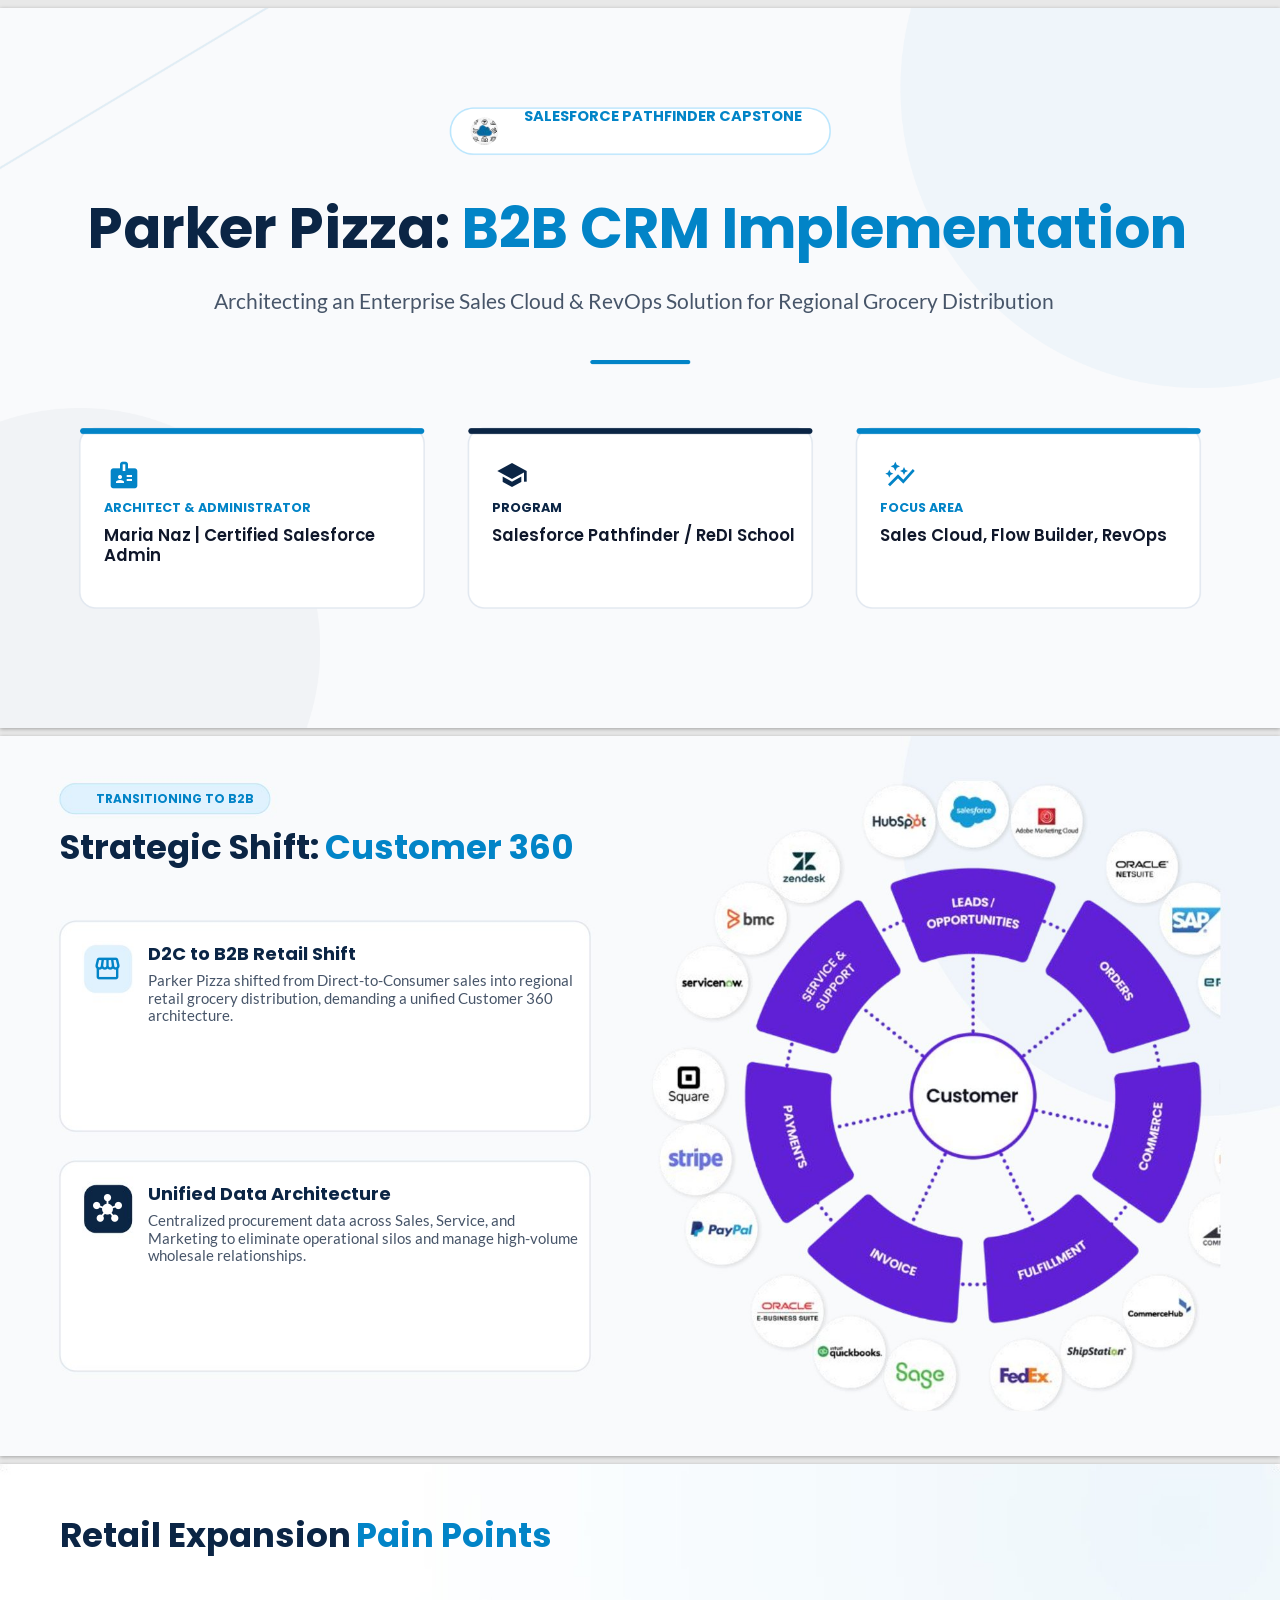
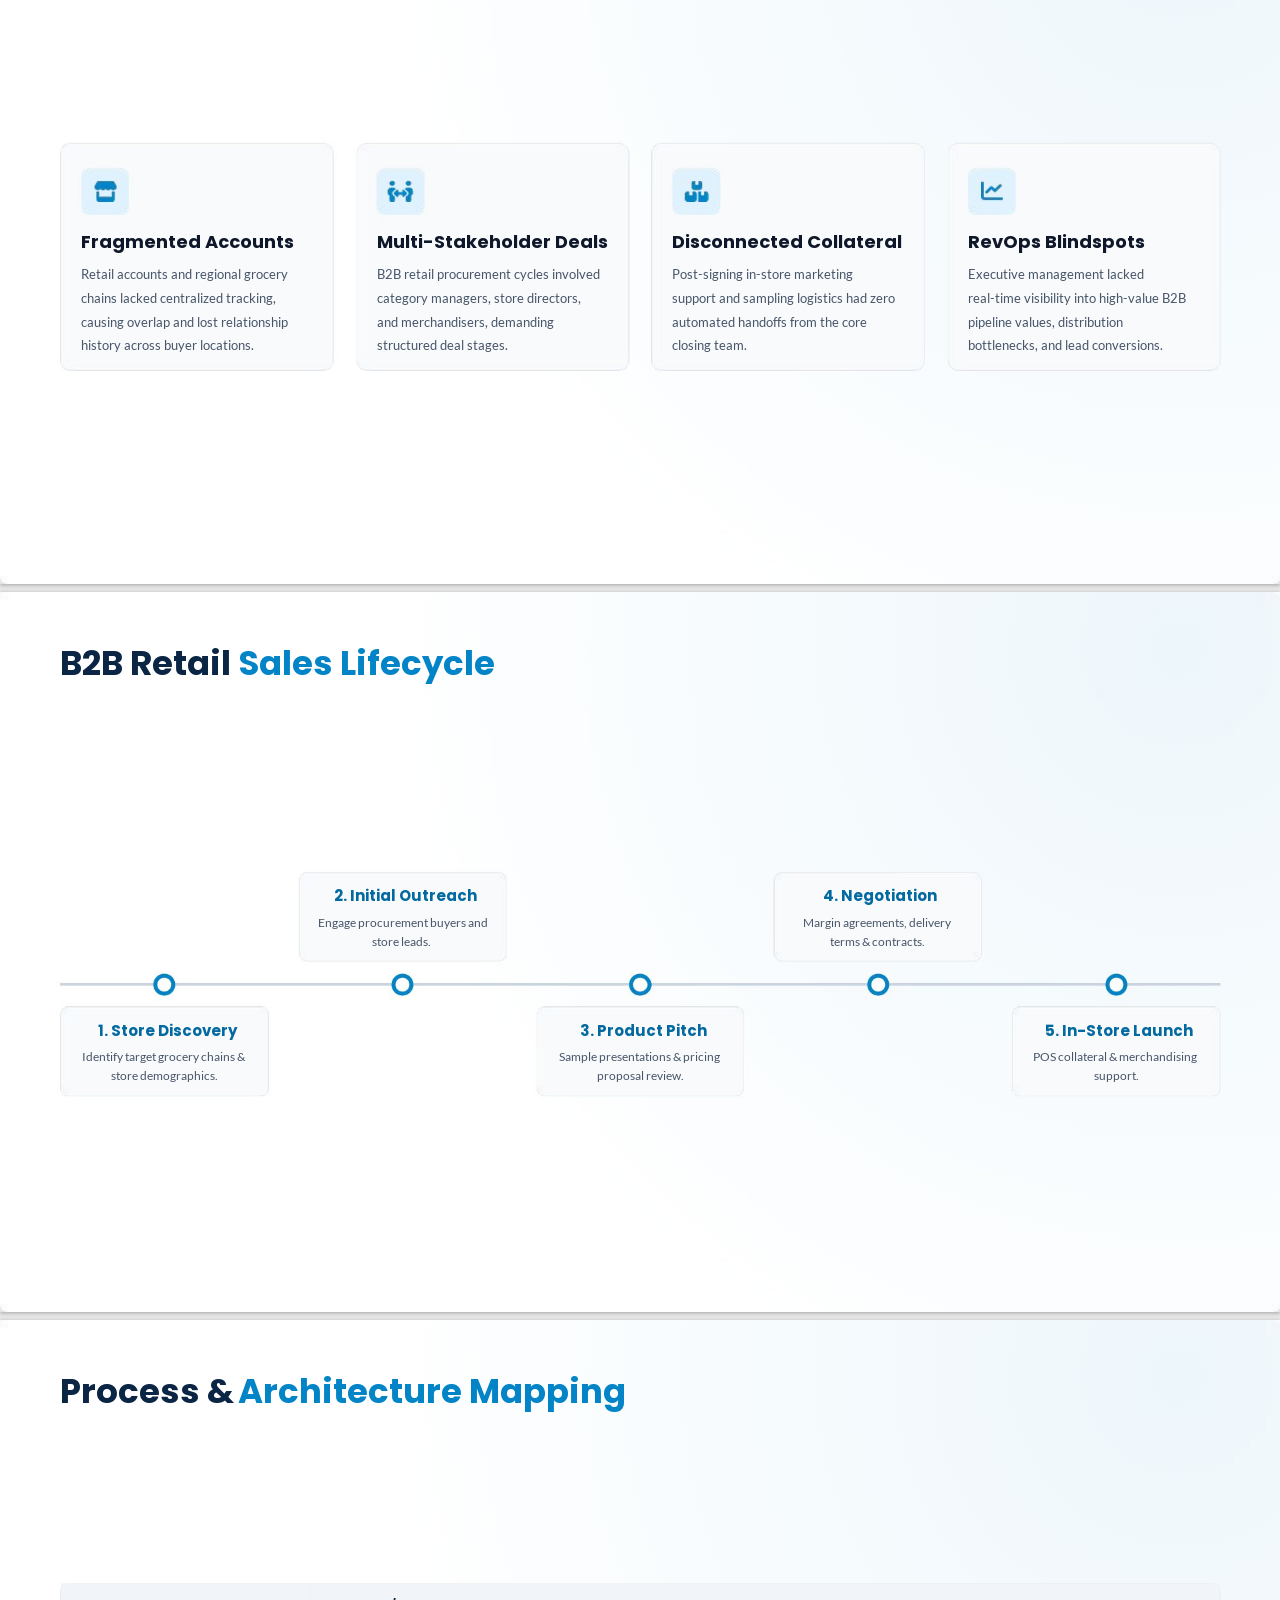
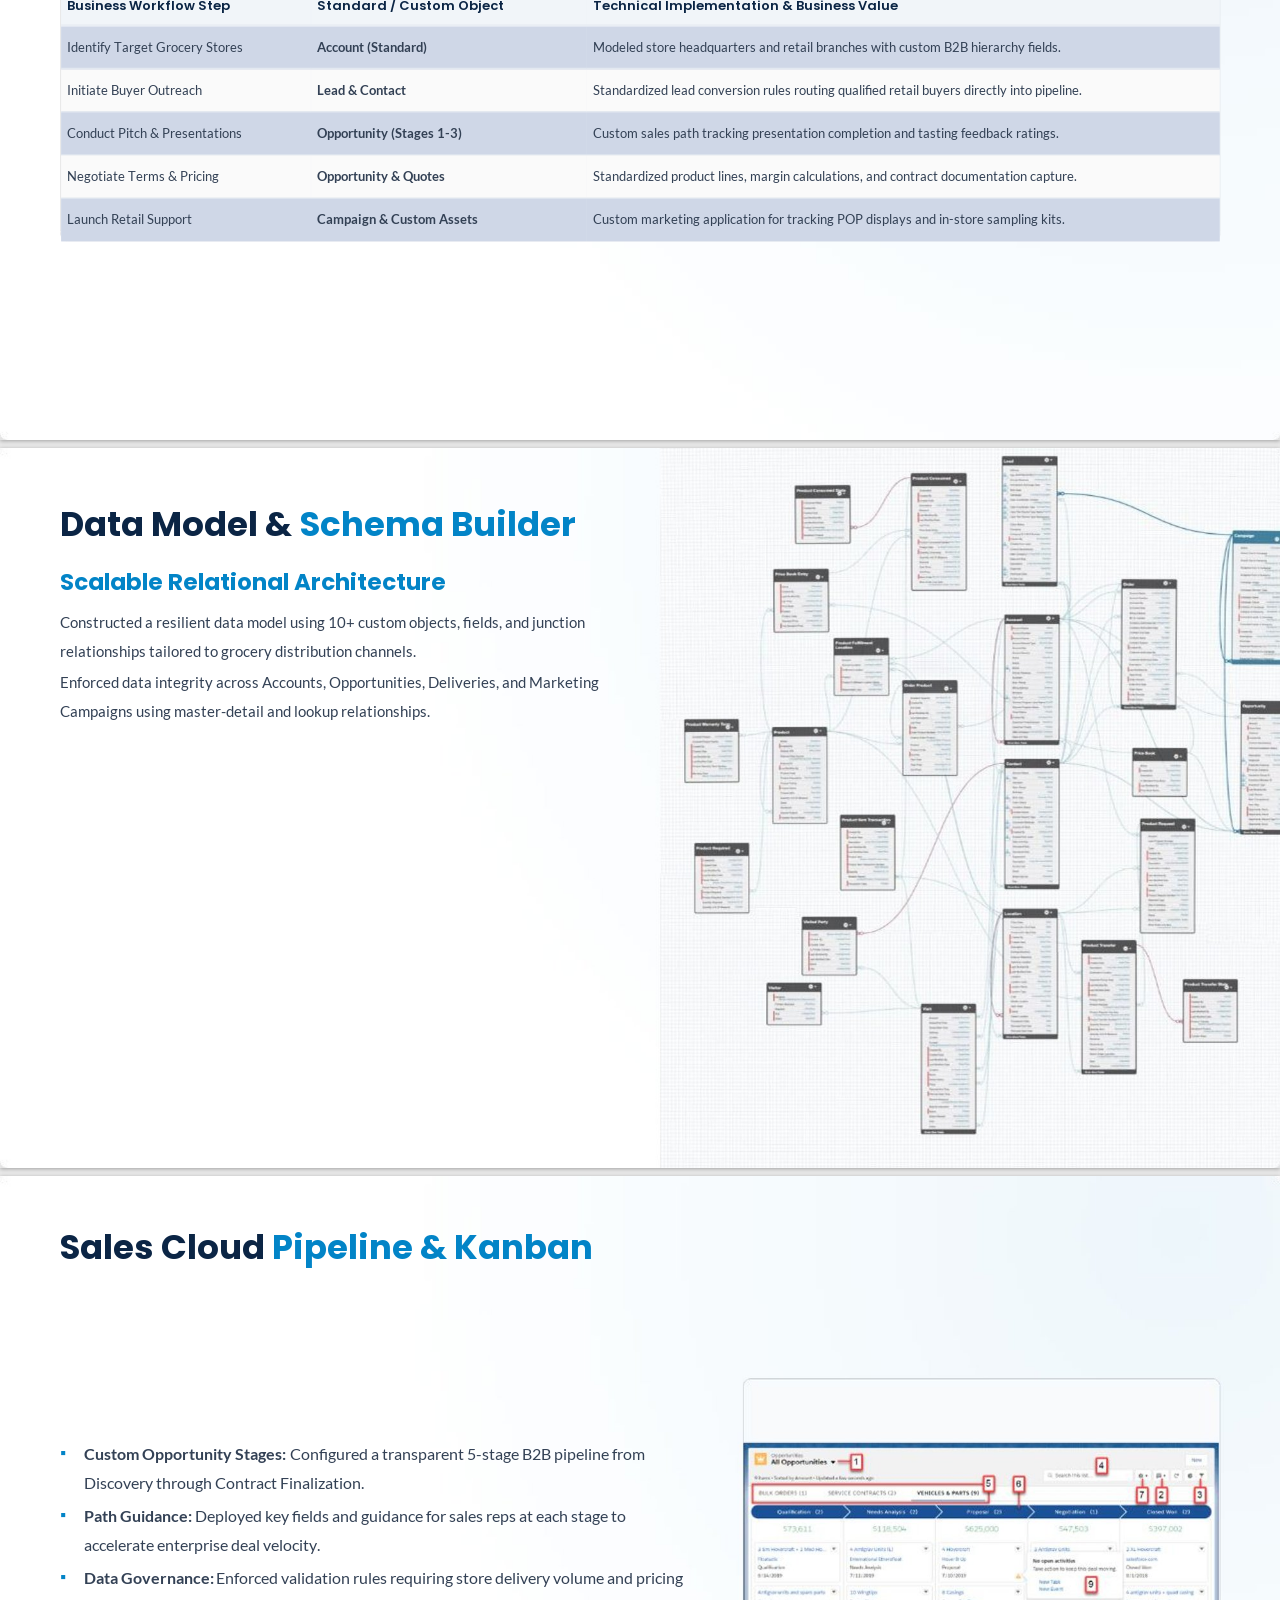
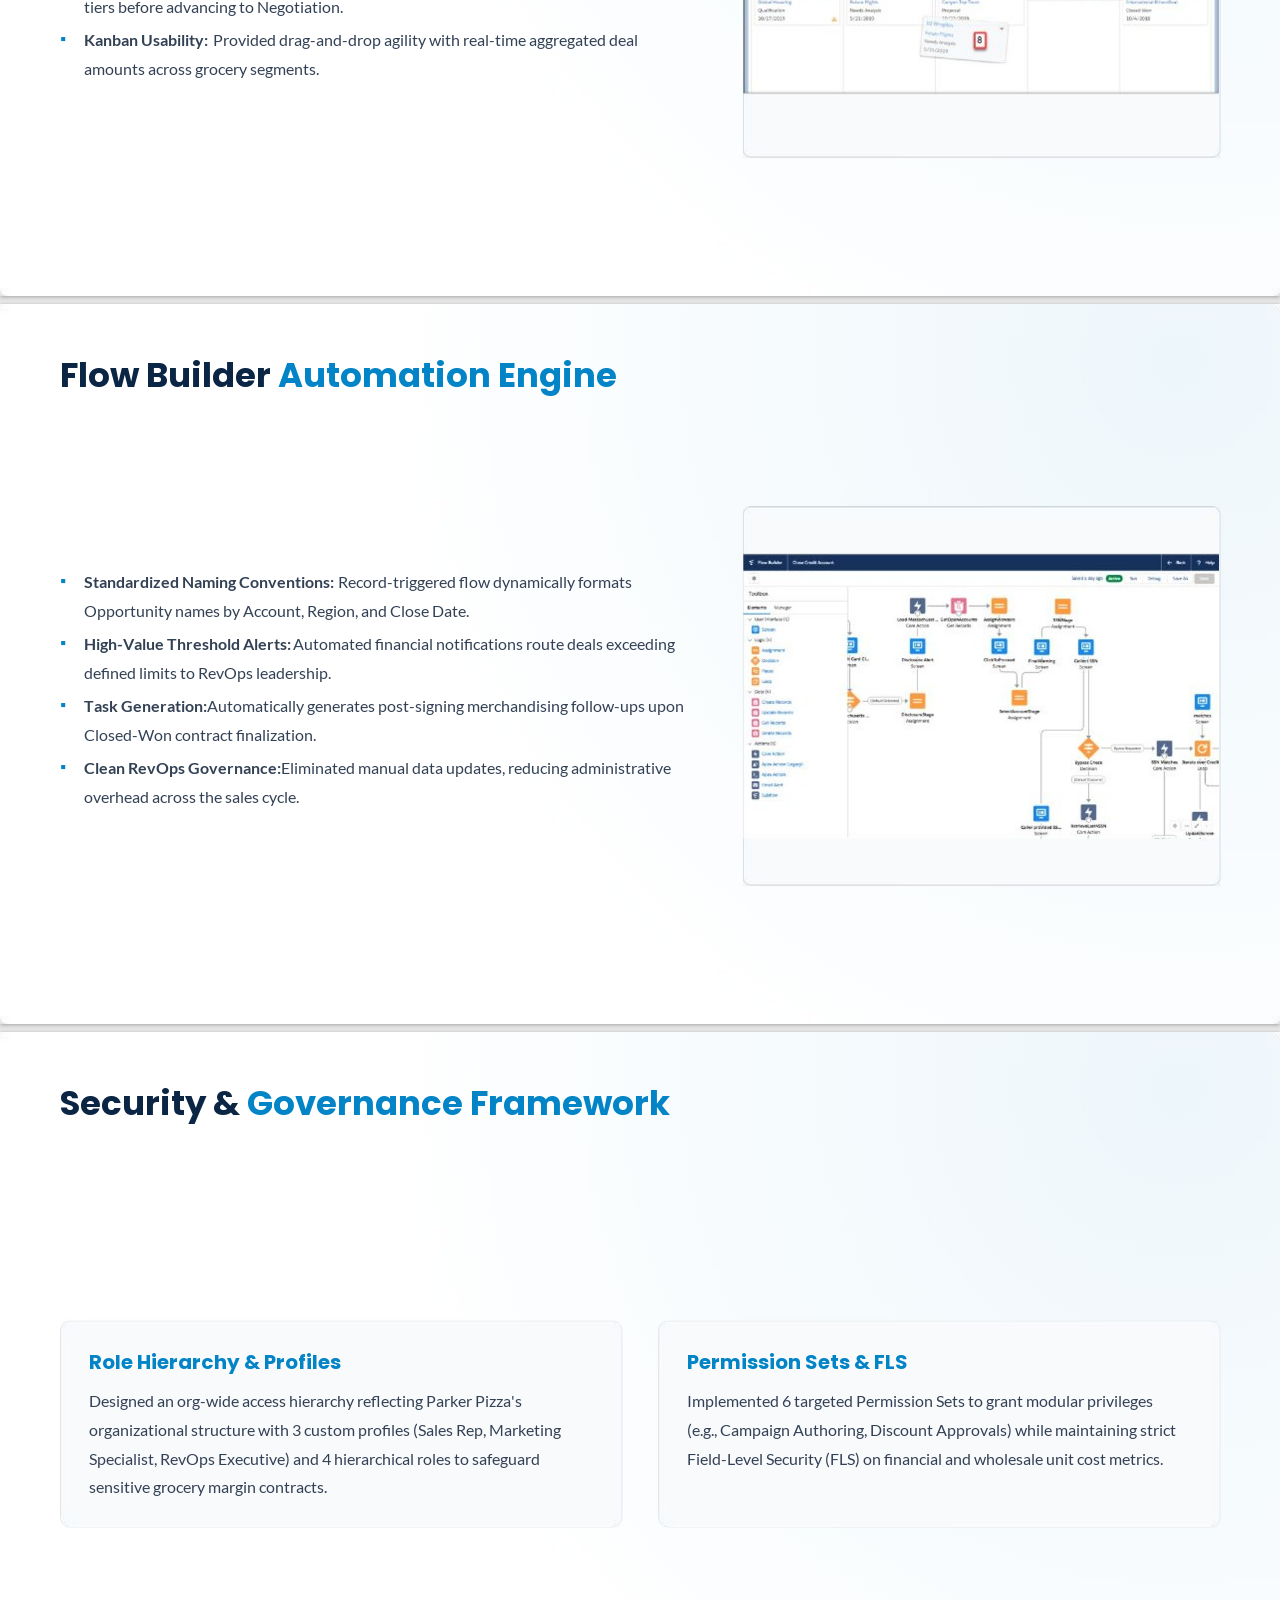
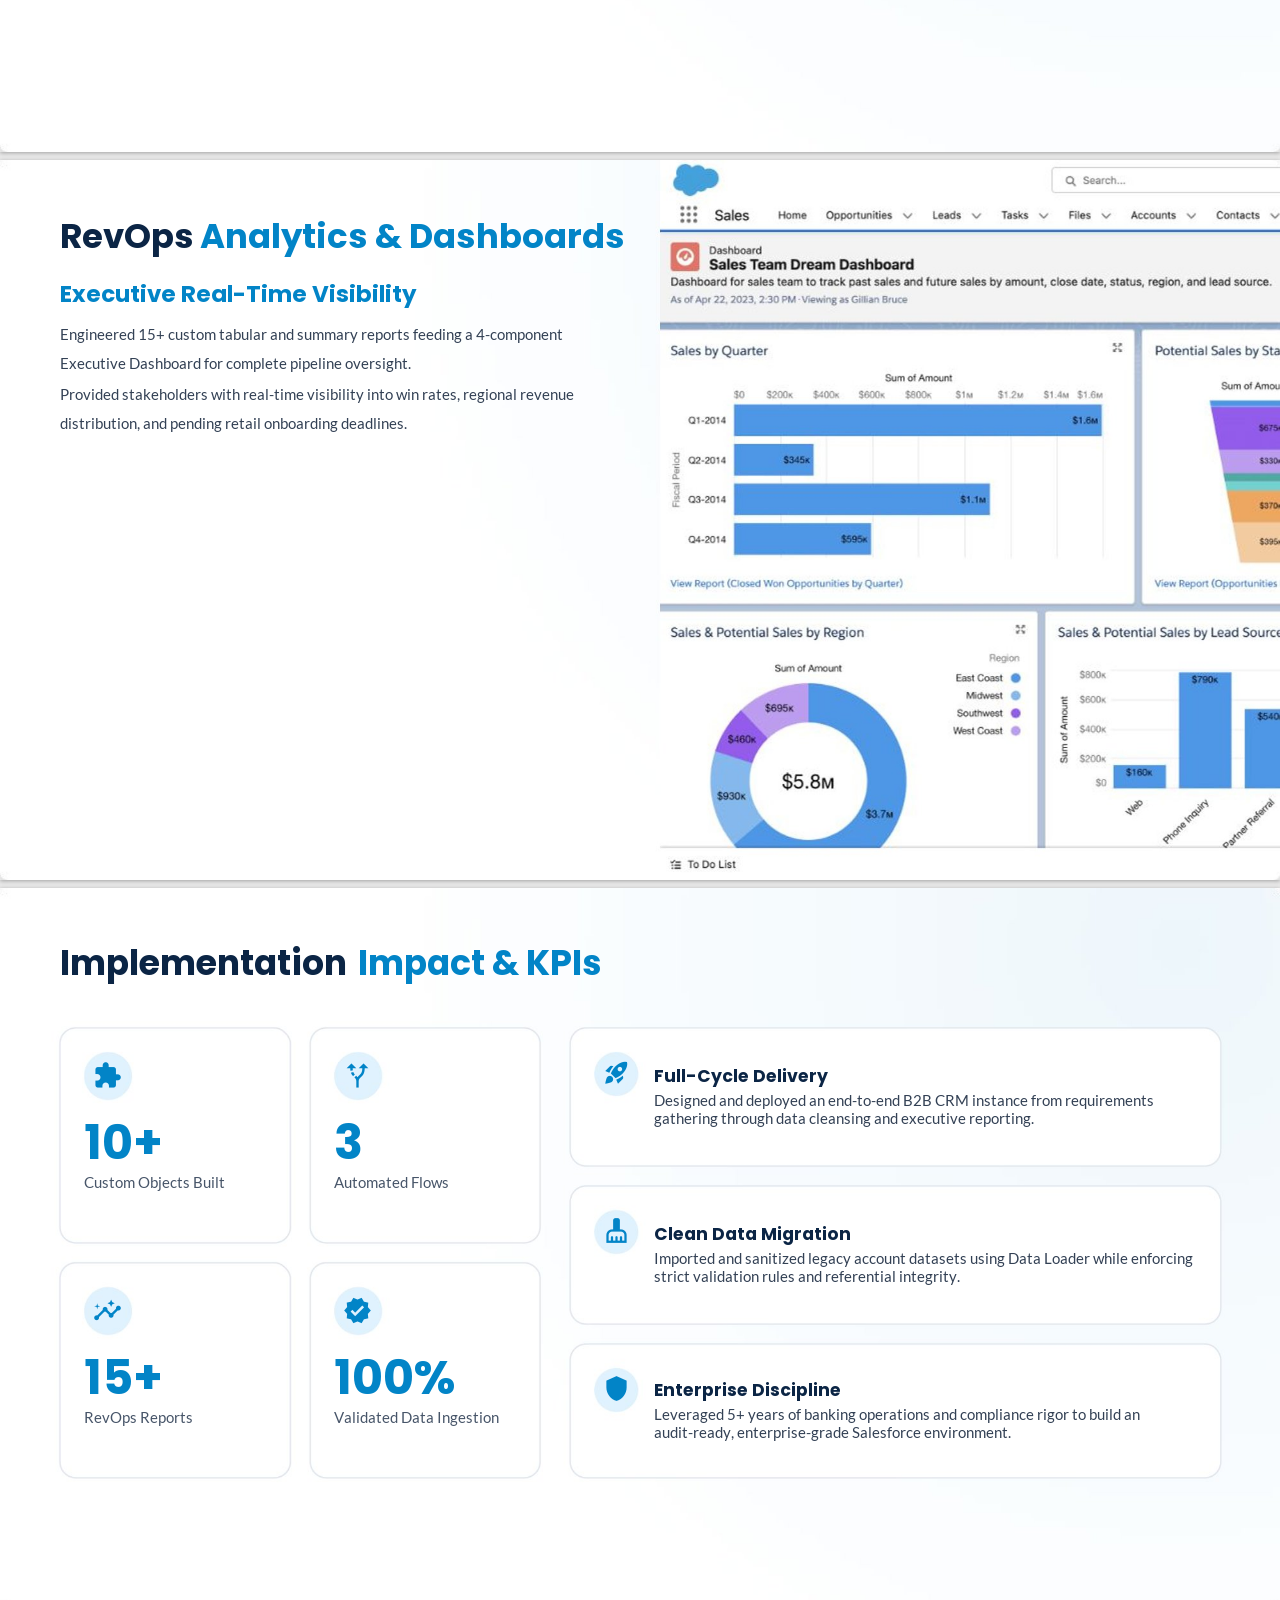
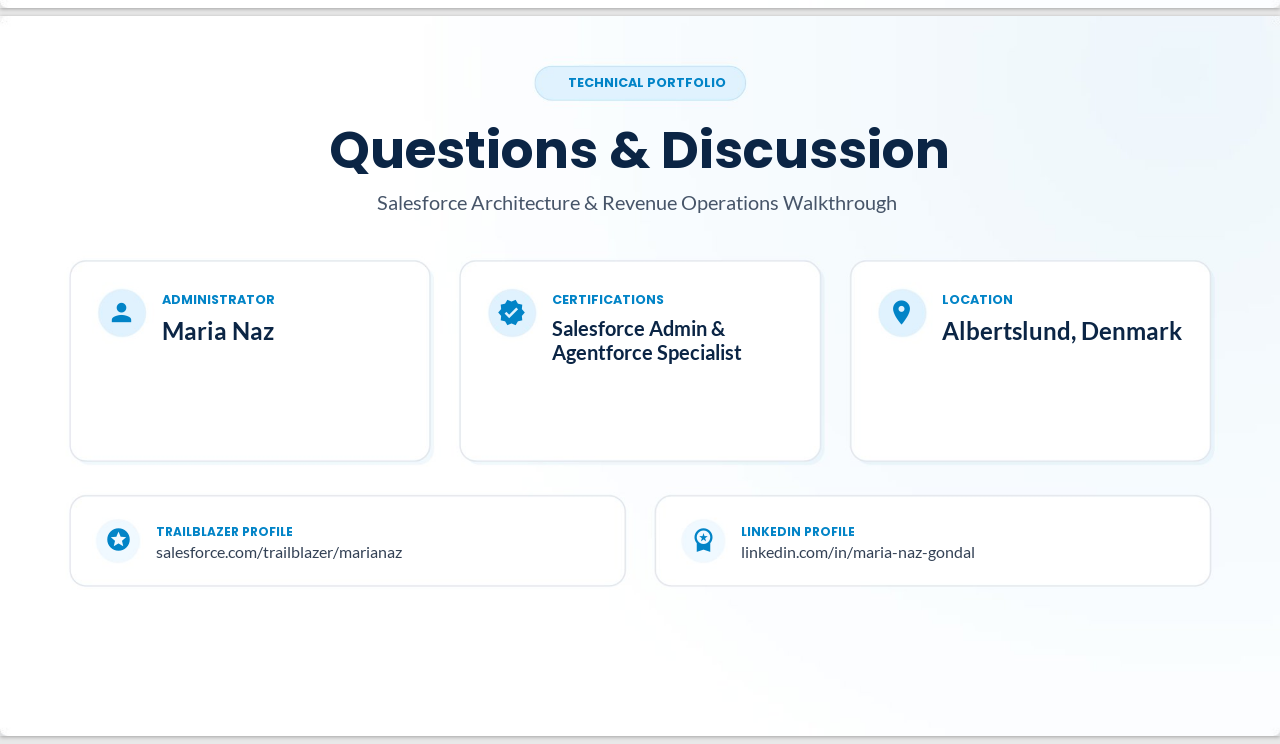
==== commit dc054b87: "Add files via upload" ====
--- a/index.html
+++ b/index.html
@@ -1,43 +1,548 @@
 <!DOCTYPE html>
-<!-- Created by pdf2htmlEX (https://github.com/coolwanglu/pdf2htmlex) -->
-<html xmlns="http://www.w3.org/1999/xhtml">
+<html>
 <head>
-<meta charset="utf-8"/>
-
-<meta http-equiv="X-UA-Compatible" content="IE=edge,chrome=1"/>
-<link rel="stylesheet" href="base.min.css"/>
-<link rel="stylesheet" href="fancy.min.css"/>
-<link rel="stylesheet" href="main.css"/>
-<script src="compatibility.min.js"></script>
-<script src="theViewer.min.js"></script>
-<script>
-try{
-theViewer.defaultViewer = new theViewer.Viewer({});
-}catch(e){}
-</script>
-<title></title>
+<meta charset="utf-8">
+<meta name="viewport" content="width=device-width, initial-scale=1">
+<title>Parker Pizza B2B CRM Implementation</title>
+<style>
+/* pdf2html base stylesheet — fixed-layout, faithful page reproduction. */
+html, body { margin: 0; padding: 0; }
+body { background: #e8e8e8; }
+
+/* One page = a positioning context sized to the PDF page box (CSS px). isolation:isolate makes it a
+   stacking context so each page's per-element paint-order z-indexes stay self-contained (and the fixed
+   sidebars keep sitting above every page's content, form fields included). */
+.page {
+	position: relative;
+	isolation: isolate;
+	margin: 8px auto;
+	background: #fff;
+	box-shadow: 0 1px 4px rgba(0, 0, 0, .3);
+	overflow: hidden;
+}
+
+/* The text-suppressed background raster (vectors + images), behind the text. */
+.bg {
+	position: absolute;
+	left: 0;
+	top: 0;
+	z-index: 0;
+	user-select: none;
+	-webkit-user-select: none;
+	pointer-events: none;
+}
+
+/* Type3-only transparent overlay (Type3Mode.IMAGE): Type3 glyph shapes above the background, below text. */
+.t3o {
+	position: absolute;
+	left: 0;
+	top: 0;
+	z-index: 0;
+	user-select: none;
+	-webkit-user-select: none;
+	pointer-events: none;
+	image-orientation: none;
+}
+
+/* A positioned text run. transform + font-size carry position/rotation/scale; the pooled style class
+   carries font-family/size/color. Runs are emitted in logical reading order (tagged PDFs) but carry an
+   inline z-index equal to their paint sequence, so visual stacking is unaffected by the DOM order. */
+.t {
+	position: absolute;
+	left: 0;
+	top: 0;
+	z-index: 1;
+	white-space: pre;
+	line-height: 1;
+	transform-origin: 0 0;
+	display: inline-block;
+}
+
+/* An extracted image. Each element carries an inline z-index equal to its paint sequence (this class value
+   is only a fallback), so images stack correctly over/under text and vectors no matter the DOM order. */
+.im {
+	position: absolute;
+	left: 0;
+	top: 0;
+	z-index: 1;
+	transform-origin: 0 0;
+	display: block;
+	/* PDF placement ignores EXIF Orientation; browsers honour it by default. Pass-through JPEGs may carry
+	   an Orientation tag, so pin it off to match the PDF (no-op for re-encoded images, which have no EXIF). */
+	image-orientation: none;
+}
+
+/* An extracted vector layer (SVG). Carries an inline z-index equal to its group's paint sequence (this
+   class value is only a fallback), so it layers correctly against text and images regardless of DOM order. */
+.vec {
+	position: absolute;
+	left: 0;
+	top: 0;
+	z-index: 1;
+	overflow: visible;
+	pointer-events: none;
+}
+
+/* Zero-size internal-link target anchor at a destination's exact Y; scroll lands here, not the page top. */
+.dst {
+	position: absolute;
+	left: 0;
+	width: 0;
+	height: 0;
+	scroll-margin-top: 8px;
+}
+
+/* Zero-size holder for <clipPath> defs referenced by clipped vector paths; takes no layout space. */
+.cdefs {
+	position: absolute;
+	width: 0;
+	height: 0;
+	overflow: hidden;
+}
+
+/* A detected ruled table (opt-in): a real, copyable/accessible <table> sized to the grid, laid over the
+   visual layer. Cells are transparent and border-less so the ruling lines and fills underneath show. */
+.tbl {
+	position: absolute;
+	z-index: 1000000000; /* above the paint-order content band (runs/images/vectors carry z-index = paint seq) */
+	border-collapse: collapse;
+	table-layout: fixed;
+	margin: 0;
+	color: #000;
+	line-height: 1.1;
+}
+.tbl td {
+	border: 0;
+	padding: 1px 2px;
+	overflow: hidden;
+	vertical-align: middle;
+	text-align: left;
+	white-space: normal;
+	word-break: break-word;
+}
+
+/* Interactive link boxes and form controls, above the text/image/table layer (which uses a paint-order
+   z-index band). Kept below the fixed sidebars (z-index:10 in the root context; each .page isolates its
+   own high z-indexes). */
+.lnk {
+	position: absolute;
+	z-index: 2000000000;
+	display: block;
+}
+
+.fld {
+	position: absolute;
+	z-index: 2000000000;
+	box-sizing: border-box;
+	font-size: 12px;
+	margin: 0;
+}
+
+/* Collapsible navigation sidebars (opt-in): outline (bookmarks) on the left, thumbnails on the right.
+   Both are fixed, scroll independently, sit above the pages and are hidden when printing. */
+.toc, .thumbs {
+	position: fixed;
+	top: 0;
+	bottom: 0;
+	z-index: 10;
+	background: rgba(250, 250, 250, .97);
+	box-shadow: 0 0 6px rgba(0, 0, 0, .25);
+	overflow: auto;
+	font-family: sans-serif;
+	font-size: 13px;
+	-webkit-user-select: none;
+	user-select: none;
+}
+.toc {
+	left: 0;
+	width: 250px;
+}
+.thumbs {
+	right: 0;
+	width: 172px;
+}
+.toc summary, .thumbs summary {
+	cursor: pointer;
+	padding: 8px 10px;
+	font-weight: bold;
+	position: sticky;
+	top: 0;
+	background: inherit;
+	border-bottom: 1px solid #ddd;
+}
+.toc ul {
+	list-style: none;
+	margin: 0;
+	padding-left: 12px;
+}
+.toc li {
+	margin: 1px 0;
+}
+.toc a, .toc span {
+	display: block;
+	padding: 2px 6px;
+	text-decoration: none;
+	white-space: nowrap;
+	overflow: hidden;
+	text-overflow: ellipsis;
+}
+.toc a {
+	color: #06c;
+}
+.toc a:hover {
+	text-decoration: underline;
+	background: #eef4ff;
+}
+.toc span {
+	color: #333;
+}
+.thumbs ol {
+	list-style: none;
+	margin: 0;
+	padding: 8px;
+}
+.thumbs li {
+	margin: 0 0 10px;
+	text-align: center;
+}
+.thumbs a {
+	text-decoration: none;
+	color: #666;
+	font-size: 11px;
+}
+.thumbs img {
+	display: block;
+	width: 140px;
+	height: auto;
+	margin: 0 auto 2px;
+	border: 1px solid #bbb;
+	background: #fff;
+}
+.thumbs a:hover img {
+	border-color: #06c;
+	box-shadow: 0 0 0 2px #cfe0ff;
+}
+
+/* Print / PDF round-trip: one source page per printed page, no chrome margins or shadow.
+   The exact paper size is pinned by a generated @page rule when all pages share one size. */
+@media print {
+	body { background: #fff; }
+	.toc, .thumbs { display: none; }
+	.page { margin: 0; box-shadow: none; break-after: page; }
+	.page:last-child { break-after: auto; }
+}
+.c0{font-family:"f0", sans-serif;font-size:14.67px;color:#0284c7}
+.c1{font-family:"f1", sans-serif;font-size:32px;color:#0284c7}
+.c2{font-family:"f1", sans-serif;font-size:32px;color:#0b2545}
+.c3{font-family:"f0", sans-serif;font-size:56px;color:#0b2545}
+.c4{font-family:"f0", sans-serif;font-size:56px;color:#0284c7}
+.c5{font-family:"f2", sans-serif;font-size:21.33px;color:#475569}
+.c6{font-family:"f0", sans-serif;font-size:12.67px;color:#0284c7}
+.c7{font-family:"f3", sans-serif;font-size:16.67px;color:#0f172a}
+.c8{font-family:"f0", sans-serif;font-size:12.67px;color:#0b2545}
+.c9{font-family:"f0", sans-serif;font-size:12px;color:#0284c7}
+.c10{font-family:"f0", sans-serif;font-size:34px;color:#0b2545}
+.c11{font-family:"f0", sans-serif;font-size:34px;color:#0284c7}
+.c12{font-family:"f1", sans-serif;font-size:29.33px;color:#0284c7}
+.c13{font-family:"f0", sans-serif;font-size:18px;color:#0b2545}
+.c14{font-family:"f2", sans-serif;font-size:14.67px;color:#475569}
+.c15{font-family:"f1", sans-serif;font-size:29.33px;color:#ffffff}
+.c16{font-family:"f0", sans-serif;font-size:18px;color:#0f172a}
+.c17{font-family:"f2", sans-serif;font-size:13.49px;color:#475569}
+.c18{font-family:"f0", sans-serif;font-size:15px;color:#0369a1}
+.c19{font-family:"f2", sans-serif;font-size:12px;color:#475569}
+.c20{font-family:"f3", sans-serif;font-size:13px;color:#0b2545}
+.c21{font-family:"f2", sans-serif;font-size:13.49px;color:#334155}
+.c22{font-family:"f4", sans-serif;font-size:13.49px;color:#334155}
+.c23{font-family:"f0", sans-serif;font-size:23px;color:#0284c7}
+.c24{font-family:"f2", sans-serif;font-size:15.49px;color:#334155}
+.c25{font-family:"f4", sans-serif;font-size:16px;color:#334155}
+.c26{font-family:"f2", sans-serif;font-size:16px;color:#334155}
+.c27{font-family:"f5", sans-serif;font-size:18px;color:#0284c7}
+.c28{font-family:"f0", sans-serif;font-size:20px;color:#0284c7}
+.c29{font-family:"f0", sans-serif;font-size:34.67px;color:#0b2545}
+.c30{font-family:"f0", sans-serif;font-size:34.67px;color:#0284c7}
+.c31{font-family:"f0", sans-serif;font-size:48px;color:#0284c7}
+.c32{font-family:"f1", sans-serif;font-size:26.67px;color:#0284c7}
+.c33{font-family:"f0", sans-serif;font-size:17.33px;color:#0b2545}
+.c34{font-family:"f2", sans-serif;font-size:14.67px;color:#334155}
+.c35{font-family:"f0", sans-serif;font-size:51.8px;color:#0b2545}
+.c36{font-family:"f2", sans-serif;font-size:20px;color:#475569}
+.c37{font-family:"f4", sans-serif;font-size:24px;color:#0b2545}
+.c38{font-family:"f4", sans-serif;font-size:20px;color:#0b2545}
+@page{size:1280px 720px;margin:0}
+</style>
 </head>
 <body>
-<div id="sidebar">
-<div id="outline">
-</div>
-</div>
-<div id="page-container">
-<div id="pf1" class="pf w0 h0" data-page-no="1"><div class="pc pc1 w0 h0"><img class="bi x0 y0 w0 h0" alt="" src="bg1.png"/><div class="t m0 x1 h1 y1 ff1 fs0 fc0 sc0 ls0 ws0">SALESFORCE PATHFINDER CAPSTONE</div><div class="t m0 x2 h2 y2 ff2 fs1 fc0 sc0 ls0 ws0">b</div><div class="t m0 x2 h2 y3 ff2 fs1 fc0 sc0 ls0 ws0">a</div><div class="t m0 x2 h2 y4 ff2 fs1 fc0 sc0 ls0 ws0">d</div><div class="t m0 x2 h2 y5 ff2 fs1 fc0 sc0 ls0 ws0">g</div><div class="t m0 x2 h2 y6 ff2 fs1 fc0 sc0 ls0 ws0">e</div><div class="t m0 x3 h2 y7 ff2 fs1 fc1 sc0 ls0 ws0">sc</div><div class="t m0 x4 h2 y8 ff2 fs1 fc1 sc0 ls0 ws0">h</div><div class="t m0 x4 h2 y9 ff2 fs1 fc1 sc0 ls0 ws0">o</div><div class="t m0 x5 h2 ya ff2 fs1 fc1 sc0 ls0 ws0">ol</div><div class="t m0 x6 h2 yb ff2 fs1 fc0 sc0 ls0 ws0">a</div><div class="t m0 x7 h2 yc ff2 fs1 fc0 sc0 ls0 ws0">ut</div><div class="t m0 x6 h2 yd ff2 fs1 fc0 sc0 ls0 ws0">o</div><div class="t m0 x8 h2 ye ff2 fs1 fc0 sc0 ls0 ws0">_</div><div class="t m0 x7 h2 y9 ff2 fs1 fc0 sc0 ls0 ws0">gr</div><div class="t m0 x6 h2 ya ff2 fs1 fc0 sc0 ls0 ws0">a</div><div class="t m0 x6 h2 yf ff2 fs1 fc0 sc0 ls0 ws0">p</div><div class="t m0 x6 h2 y10 ff2 fs1 fc0 sc0 ls0 ws0">h</div><div class="t m0 x9 h3 y11 ff1 fs2 fc1 sc0 ls0 ws0">Parker Pizza: <span class="fc0">B2B CRM Implementation</span></div><div class="t m0 xa h4 y12 ff3 fs3 fc2 sc0 ls0 ws0">Architecting an Enterprise Sales Cloud &amp; RevOps Solution for Regional Grocery Distribution</div><div class="t m0 xb h5 y13 ff1 fs4 fc0 sc0 ls0 ws0">ARCHITECT &amp; ADMINISTRATOR</div><div class="t m0 xb h6 y14 ff4 fs5 fc3 sc0 ls0 ws0">Maria Naz | Certified Salesforce </div><div class="t m0 xb h6 y15 ff4 fs5 fc3 sc0 ls0 ws0">Admin</div><div class="t m0 xc h5 y13 ff1 fs4 fc1 sc0 ls0 ws0">PROGRAM</div><div class="t m0 xc h6 y14 ff4 fs5 fc3 sc0 ls0 ws0">Salesforce Pathfinder / ReDI </div><div class="t m0 xc h6 y15 ff4 fs5 fc3 sc0 ls0 ws0">School</div><div class="t m0 xd h5 y13 ff1 fs4 fc0 sc0 ls0 ws0">FOCUS AREA</div><div class="t m0 xd h6 y14 ff4 fs5 fc3 sc0 ls0 ws0">Sales Cloud, Flow Builder, RevOps</div></div><div class="pi" data-data='{"ctm":[1.000000,0.000000,0.000000,1.000000,0.000000,0.000000]}'></div></div>
-<div id="pf2" class="pf w0 h0" data-page-no="2"><div class="pc pc2 w0 h0"><img class="bi x0 y0 w0 h0" alt="" src="bg2.png"/><div class="t m0 xe h7 y16 ff1 fs6 fc0 sc0 ls0 ws0">TRANSITIONING TO B2B</div><div class="t m0 xf h8 y17 ff1 fs7 fc1 sc0 ls0 ws0">Strategic Shift: <span class="fc0">Customer 360</span></div><div class="t m0 x10 h9 y18 ff2 fs8 fc0 sc0 ls0 ws0">sto</div><div class="t m0 x9 h9 y19 ff2 fs8 fc0 sc0 ls0 ws0">ref</div><div class="t m0 x11 h9 y1a ff2 fs8 fc0 sc0 ls0 ws0">ro</div><div class="t m0 x11 h9 y1b ff2 fs8 fc0 sc0 ls0 ws0">nt</div><div class="t m0 x12 ha y1c ff1 fs9 fc1 sc0 ls0 ws0">D2C to B2B Retail Shift</div><div class="t m0 x12 hb y1d ff3 fs0 fc2 sc0 ls0 ws0">Parker Pizza shifted from Direct-to-Consumer sales into regional </div><div class="t m0 x12 hb y1e ff3 fs0 fc2 sc0 ls0 ws0">retail grocery distribution, demanding a unified Customer 360 </div><div class="t m0 x12 hb y1f ff3 fs0 fc2 sc0 ls0 ws0">architecture.</div><div class="t m0 x9 h9 y20 ff2 fs8 fc4 sc0 ls0 ws0">hu</div><div class="t m0 x13 h9 y21 ff2 fs8 fc4 sc0 ls0 ws0">b</div><div class="t m0 x12 ha y22 ff1 fs9 fc1 sc0 ls0 ws0">Unified Data Architecture</div><div class="t m0 x12 hb y23 ff3 fs0 fc2 sc0 ls0 ws0">Centralized procurement data across Sales, Service, and </div><div class="t m0 x12 hb y24 ff3 fs0 fc2 sc0 ls0 ws0">Marketing to eliminate operational silos and manage high-volume </div><div class="t m0 x12 hb y25 ff3 fs0 fc2 sc0 ls0 ws0">wholesale relationships.</div></div><div class="pi" data-data='{"ctm":[1.000000,0.000000,0.000000,1.000000,0.000000,0.000000]}'></div></div>
-<div id="pf3" class="pf w0 h0" data-page-no="3"><div class="pc pc3 w0 h0"><img class="bi x0 y0 w0 h0" alt="" src="bg3.png"/><div class="t m0 x14 ha y26 ff1 fs9 fc3 sc0 ls0 ws0">Fragmented Accounts</div><div class="t m0 x14 hc y27 ff3 fsa fc2 sc0 ls0 ws0">Retail accounts and regional grocery </div><div class="t m0 x14 hc y28 ff3 fsa fc2 sc0 ls0 ws0">chains lacked centralized tracking, </div><div class="t m0 x14 hc y29 ff3 fsa fc2 sc0 ls0 ws0">causing overlap and lost relationship </div><div class="t m0 x14 hc y2a ff3 fsa fc2 sc0 ls0 ws0">history across buyer locations.</div><div class="t m0 x15 ha y26 ff1 fs9 fc3 sc0 ls0 ws0">Multi-Stakeholder Deals</div><div class="t m0 x15 hc y27 ff3 fsa fc2 sc0 ls0 ws0">B2B retail procurement cycles involved </div><div class="t m0 x15 hc y28 ff3 fsa fc2 sc0 ls0 ws0">category managers, store directors, </div><div class="t m0 x15 hc y29 ff3 fsa fc2 sc0 ls0 ws0">and merchandisers, demanding </div><div class="t m0 x15 hc y2a ff3 fsa fc2 sc0 ls0 ws0">structured deal stages.</div><div class="t m0 x16 ha y26 ff1 fs9 fc3 sc0 ls0 ws0">Disconnected Collateral</div><div class="t m0 x16 hc y27 ff3 fsa fc2 sc0 ls0 ws0">Post-signing in-store marketing </div><div class="t m0 x16 hc y28 ff3 fsa fc2 sc0 ls0 ws0">support and sampling logistics had zero </div><div class="t m0 x16 hc y29 ff3 fsa fc2 sc0 ls0 ws0">automated handoffs from the core </div><div class="t m0 x16 hc y2a ff3 fsa fc2 sc0 ls0 ws0">closing team.</div><div class="t m0 x17 ha y26 ff1 fs9 fc3 sc0 ls0 ws0">RevOps Blindspots</div><div class="t m0 x17 hc y27 ff3 fsa fc2 sc0 ls0 ws0">Executive management lacked real-</div><div class="t m0 x17 hc y28 ff3 fsa fc2 sc0 ls0 ws0">time visibility into high-value B2B </div><div class="t m0 x17 hc y29 ff3 fsa fc2 sc0 ls0 ws0">pipeline values, distribution </div><div class="t m0 x17 hc y2a ff3 fsa fc2 sc0 ls0 ws0">bottlenecks, and lead conversions.</div><div class="t m0 xf h8 y2b ff1 fs7 fc1 sc0 ls0 ws0">Retail Expansion <span class="fc0">Pain Points</span></div></div><div class="pi" data-data='{"ctm":[1.000000,0.000000,0.000000,1.000000,0.000000,0.000000]}'></div></div>
-<div id="pf4" class="pf w0 h0" data-page-no="4"><div class="pc pc4 w0 h0"><img class="bi x0 y0 w0 h0" alt="" src="bg4.png"/><div class="t m0 x13 hd y2c ff1 fsb fc5 sc0 ls0 ws0">1. Store Discovery</div><div class="t m0 x14 he y2d ff3 fs6 fc2 sc0 ls0 ws0">Identify target grocery chains &amp; </div><div class="t m0 x18 he y2e ff3 fs6 fc2 sc0 ls0 ws0">store demographics.</div><div class="t m0 x19 hd y2f ff1 fsb fc5 sc0 ls0 ws0">2. Initial Outreach</div><div class="t m0 x1a he y30 ff3 fs6 fc2 sc0 ls0 ws0">Engage procurement buyers and </div><div class="t m0 x1b he y31 ff3 fs6 fc2 sc0 ls0 ws0">store leads.</div><div class="t m0 x1c hd y2c ff1 fsb fc5 sc0 ls0 ws0">3. Product Pitch</div><div class="t m0 x1d he y2d ff3 fs6 fc2 sc0 ls0 ws0">Sample presentations &amp; pricing </div><div class="t m0 x1e he y2e ff3 fs6 fc2 sc0 ls0 ws0">proposal review.</div><div class="t m0 x1f hd y2f ff1 fsb fc5 sc0 ls0 ws0">4. Negotiation</div><div class="t m0 x20 he y30 ff3 fs6 fc2 sc0 ls0 ws0">Margin agreements, delivery </div><div class="t m0 x21 he y31 ff3 fs6 fc2 sc0 ls0 ws0">terms &amp; contracts.</div><div class="t m0 x22 hd y2c ff1 fsb fc5 sc0 ls0 ws0">5. In-Store Launch</div><div class="t m0 x23 he y2d ff3 fs6 fc2 sc0 ls0 ws0">POS collateral &amp; merchandising </div><div class="t m0 x24 he y2e ff3 fs6 fc2 sc0 ls0 ws0">support.</div><div class="t m0 xf h8 y2b ff1 fs7 fc1 sc0 ls0 ws0">B2B Retail <span class="fc0">Sales Lifecycle</span></div></div><div class="pi" data-data='{"ctm":[1.000000,0.000000,0.000000,1.000000,0.000000,0.000000]}'></div></div>
-<div id="pf5" class="pf w0 h0" data-page-no="5"><div class="pc pc5 w0 h0"><img class="bi x0 y0 w0 h0" alt="" src="bg5.png"/><div class="t m0 x25 hf y32 ff4 fsc fc1 sc0 ls0 ws0">Business Workflow Step<span class="_ _0"> </span>Standard / Custom Object<span class="_ _1"> </span>Technical Implementation &amp; Business Value</div><div class="t m0 x25 h10 y33 ff3 fsa fc6 sc0 ls0 ws0">Identify Target Grocery Stores<span class="_ _2"> </span><span class="ff5">Account (Standard)<span class="_ _3"> </span></span>Modeled store headquarters and retail branches with custom B2B hierarchy fields.</div><div class="t m0 x25 h10 y34 ff3 fsa fc6 sc0 ls0 ws0">Initiate Buyer Outreach<span class="_ _4"> </span><span class="ff5">Lead &amp; Contact<span class="_ _5"> </span></span>Standardized lead conversion rules routing qualified retail buyers directly into pipeline.</div><div class="t m0 x25 h10 y35 ff3 fsa fc6 sc0 ls0 ws0">Conduct Pitch &amp; Presentations<span class="_ _6"> </span><span class="ff5">Opportunity (Stages 1-3)<span class="_ _7"> </span></span>Custom sales path tracking presentation completion and tasting feedback ratings.</div><div class="t m0 x25 h10 y36 ff3 fsa fc6 sc0 ls0 ws0">Negotiate Terms &amp; Pricing<span class="_ _8"> </span><span class="ff5">Opportunity &amp; Quotes<span class="_ _9"> </span></span>Standardized product lines, margin calculations, and contract documentation capture.</div><div class="t m0 x25 h10 y37 ff3 fsa fc6 sc0 ls0 ws0">Launch Retail Support<span class="_ _a"> </span><span class="ff5">Campaign &amp; Custom Assets<span class="_ _b"> </span></span>Custom marketing application for tracking POP displays and in-store sampling kits.</div><div class="t m0 xf h8 y2b ff1 fs7 fc1 sc0 ls0 ws0">Process &amp; <span class="fc0">Architecture Mapping</span></div></div><div class="pi" data-data='{"ctm":[1.000000,0.000000,0.000000,1.000000,0.000000,0.000000]}'></div></div>
-<div id="pf6" class="pf w0 h0" data-page-no="6"><div class="pc pc6 w0 h0"><img class="bi x0 y0 w0 h0" alt="" src="bg6.png"/><div class="t m0 xf h8 y38 ff1 fs7 fc1 sc0 ls0 ws0">Data Model &amp; <span class="fc0">Schema Builder</span></div><div class="t m0 xf h11 y39 ff1 fsd fc0 sc0 ls0 ws0">Scalable Relational Architecture</div><div class="t m0 xf h12 y3a ff3 fse fc6 sc0 ls0 ws0">Constructed a resilient data model using 10+ custom objects, fields, and junction </div><div class="t m0 xf h12 y3b ff3 fse fc6 sc0 ls0 ws0">relationships tailored to grocery distribution channels.</div><div class="t m0 xf h12 y3c ff3 fse fc6 sc0 ls0 ws0">Enforced data integrity across Accounts, Opportunities, Deliveries, and Marketing </div><div class="t m0 xf h12 y3d ff3 fse fc6 sc0 ls0 ws0">Campaigns using master-detail and lookup relationships.</div></div><div class="pi" data-data='{"ctm":[1.000000,0.000000,0.000000,1.000000,0.000000,0.000000]}'></div></div>
-<div id="pf7" class="pf w0 h0" data-page-no="7"><div class="pc pc7 w0 h0"><img class="bi x0 y0 w0 h0" alt="" src="bg7.png"/><div class="t m0 x10 h13 y3e ff5 fsf fc6 sc0 ls0 ws0">Custom Opportunity Stages:<span class="ff3"> Configured a transparent 5-stage B2B pipeline from </span></div><div class="t m0 x10 h14 y3f ff3 fsf fc6 sc0 ls0 ws0">Discov<span class="_ _c"></span>ery through Contract Finalization.</div><div class="t m0 x10 h13 y40 ff5 fsf fc6 sc0 ls0 ws0">P<span class="_ _c"></span>ath Guidance:<span class="ff3"> Deployed k<span class="_ _d"></span>ey fields and guidance for sales reps at each stage to </span></div><div class="t m0 x10 h14 y41 ff3 fsf fc6 sc0 ls0 ws0">accelerate enterprise deal v<span class="_ _d"></span>elocity<span class="_ _d"></span>.</div><div class="t m0 x10 h13 y42 ff5 fsf fc6 sc0 ls0 ws0">Data Gov<span class="_ _d"></span>ernance:<span class="ff3"> Enforced validation rules requiring store delivery volume and pricing </span></div><div class="t m0 x10 h14 y43 ff3 fsf fc6 sc0 ls0 ws0">tiers before advancing to Negotiation.</div><div class="t m0 x10 h13 y44 ff5 fsf fc6 sc0 ls0 ws0">Kanban Usability:<span class="ff3"> Provided dr<span class="_ _c"></span>ag-and-drop agility with real-time aggregated deal </span></div><div class="t m0 x10 h14 y45 ff3 fsf fc6 sc0 ls0 ws0">amounts across grocery segments.</div><div class="t m0 xf h15 y46 ff6 fs9 fc0 sc0 ls0 ws0">▪</div><div class="t m0 xf h15 y47 ff6 fs9 fc0 sc0 ls0 ws0">▪</div><div class="t m0 xf h15 y48 ff6 fs9 fc0 sc0 ls0 ws0">▪</div><div class="t m0 xf h15 y49 ff6 fs9 fc0 sc0 ls0 ws0">▪</div><div class="t m0 xf h8 y2b ff1 fs7 fc1 sc0 ls0 ws0">Sales Cloud <span class="fc0">Pipeline &amp; Kanban</span></div></div><div class="pi" data-data='{"ctm":[1.000000,0.000000,0.000000,1.000000,0.000000,0.000000]}'></div></div>
-<div id="pf8" class="pf w0 h0" data-page-no="8"><div class="pc pc8 w0 h0"><img class="bi x0 y0 w0 h0" alt="" src="bg8.png"/><div class="t m0 x10 h13 y3e ff5 fsf fc6 sc0 ls0 ws0">Standardized Naming Conv<span class="_ _d"></span>entions:<span class="_ _e"></span><span class="ff3"> Record-triggered flow dynamically formats </span></div><div class="t m0 x10 h14 y3f ff3 fsf fc6 sc0 ls0 ws0">Opportunity names by Account, Region, and Close Date.</div><div class="t m0 x10 h13 y40 ff5 fsf fc6 sc0 ls0 ws0">High-<span class="_ _d"></span>V<span class="_ _d"></span>alue Threshold Alerts:<span class="ff3"> Automated financial notifications route deals e<span class="_ _d"></span>xceeding </span></div><div class="t m0 x10 h14 y41 ff3 fsf fc6 sc0 ls0 ws0">defined limits to RevOps leadership.</div><div class="t m0 x10 h13 y42 ff5 fsf fc6 sc0 ls0 ws0">T<span class="_ _f"></span>ask Generation:<span class="ff3"> Automatically gener<span class="_ _d"></span>ates post-signing merchandising follow-ups upon </span></div><div class="t m0 x10 h14 y43 ff3 fsf fc6 sc0 ls0 ws0">Closed-W<span class="_ _d"></span>on contract finalization.</div><div class="t m0 x10 h13 y44 ff5 fsf fc6 sc0 ls0 ws0">Clean RevOps Go<span class="_ _d"></span>vernance:<span class="ff3"> Eliminated manual data updates, reducing administr<span class="_ _c"></span>ative </span></div><div class="t m0 x10 h14 y45 ff3 fsf fc6 sc0 ls0 ws0">ov<span class="_ _c"></span>erhead across the sales cycle.</div><div class="t m0 xf h15 y46 ff6 fs9 fc0 sc0 ls0 ws0">▪</div><div class="t m0 xf h15 y47 ff6 fs9 fc0 sc0 ls0 ws0">▪</div><div class="t m0 xf h15 y48 ff6 fs9 fc0 sc0 ls0 ws0">▪</div><div class="t m0 xf h15 y49 ff6 fs9 fc0 sc0 ls0 ws0">▪</div><div class="t m0 xf h8 y2b ff1 fs7 fc1 sc0 ls0 ws0">Flow Builder <span class="fc0">Automation Engine</span></div></div><div class="pi" data-data='{"ctm":[1.000000,0.000000,0.000000,1.000000,0.000000,0.000000]}'></div></div>
-<div id="pf9" class="pf w0 h0" data-page-no="9"><div class="pc pc9 w0 h0"><img class="bi x0 y0 w0 h0" alt="" src="bg9.png"/><div class="t m0 x9 h16 y4a ff1 fs10 fc0 sc0 ls0 ws0">Role Hierarchy &amp; Profiles</div><div class="t m0 x9 h14 y4b ff3 fsf fc6 sc0 ls0 ws0">Designed an org-wide access hierarch<span class="_ _d"></span>y reflecting Park<span class="_ _d"></span>er Pizza<span class="_ _c"></span>&apos;s </div><div class="t m0 x9 h14 y4c ff3 fsf fc6 sc0 ls0 ws0">organizational structure with 3 custom profiles (Sales Rep, Mark<span class="_ _d"></span>eting </div><div class="t m0 x9 h14 y4d ff3 fsf fc6 sc0 ls0 ws0">Specialist, RevOps Ex<span class="_ _d"></span>ecutive<span class="_ _c"></span>) and 4 hierarchical roles to safeguard </div><div class="t m0 x9 h14 y4e ff3 fsf fc6 sc0 ls0 ws0">sensitive grocery margin contr<span class="_ _d"></span>acts.</div><div class="t m0 x26 h16 y4a ff1 fs10 fc0 sc0 ls0 ws0">Permission Sets &amp; FLS</div><div class="t m0 x26 h14 y4b ff3 fsf fc6 sc0 ls0 ws0">Implemented 6 targeted Permission Sets to gr<span class="_ _d"></span>ant modular privileges </div><div class="t m0 x26 h14 y4c ff3 fsf fc6 sc0 ls0 ws0">(e.g., Campaign Authoring, Discount Appro<span class="_ _c"></span>vals) while maintaining strict </div><div class="t m0 x26 h14 y4d ff3 fsf fc6 sc0 ls0 ws0">Field-Le<span class="_ _d"></span>vel Security (FLS) on financial and wholesale unit cost metrics.</div><div class="t m0 xf h8 y2b ff1 fs7 fc1 sc0 ls0 ws0">Security &amp; <span class="fc0">Governance Framework</span></div></div><div class="pi" data-data='{"ctm":[1.000000,0.000000,0.000000,1.000000,0.000000,0.000000]}'></div></div>
-<div id="pfa" class="pf w0 h0" data-page-no="a"><div class="pc pca w0 h0"><img class="bi x0 y0 w0 h0" alt="" src="bga.png"/><div class="t m0 xf h8 y38 ff1 fs7 fc1 sc0 ls0 ws0">RevOps <span class="fc0">Analytics &amp; Dashboards</span></div><div class="t m0 xf h11 y39 ff1 fsd fc0 sc0 ls0 ws0">Executive Real-Time Visibility</div><div class="t m0 xf h12 y3a ff3 fse fc6 sc0 ls0 ws0">Engineered 15+ custom tabular and summary reports feeding a 4-component </div><div class="t m0 xf h12 y3b ff3 fse fc6 sc0 ls0 ws0">Executive Dashboard for complete pipeline oversight.</div><div class="t m0 xf h12 y3c ff3 fse fc6 sc0 ls0 ws0">Provided stakeholders with real-time visibility into win rates, regional revenue </div><div class="t m0 xf h12 y3d ff3 fse fc6 sc0 ls0 ws0">distribution, and pending retail onboarding deadlines.</div></div><div class="pi" data-data='{"ctm":[1.000000,0.000000,0.000000,1.000000,0.000000,0.000000]}'></div></div>
-<div id="pfb" class="pf w0 h0" data-page-no="b"><div class="pc pcb w0 h0"><img class="bi x0 y0 w0 h0" alt="" src="bgb.png"/><div class="t m0 xf h17 y4f ff1 fs11 fc1 sc0 ls0 ws0">Implementation <span class="_ _d"></span><span class="fc0">Impact &amp; KPIs</span></div><div class="t m0 x10 h9 y50 ff2 fs8 fc0 sc0 ls0 ws0">ext</div><div class="t m0 x9 h9 y51 ff2 fs8 fc0 sc0 ls0 ws0">en</div><div class="t m0 x27 h9 y52 ff2 fs8 fc0 sc0 ls0 ws0">sio</div><div class="t m0 x13 h9 y53 ff2 fs8 fc0 sc0 ls0 ws0">n</div><div class="t m0 x10 h18 y54 ff1 fs12 fc0 sc0 ls0 ws0">10+</div><div class="t m0 x10 hb y55 ff3 fs0 fc2 sc0 ls0 ws0">Custom Objects Built</div><div class="t m0 x28 h9 y50 ff2 fs8 fc0 sc0 ls0 ws0">alt</div><div class="t m0 x29 h9 y51 ff2 fs8 fc0 sc0 ls0 ws0">_r</div><div class="t m0 x28 h9 y52 ff2 fs8 fc0 sc0 ls0 ws0">ou</div><div class="t m0 x2a h9 y53 ff2 fs8 fc0 sc0 ls0 ws0">te</div><div class="t m0 x19 h18 y54 ff1 fs12 fc0 sc0 ls0 ws0">3</div><div class="t m0 x19 hb y55 ff3 fs0 fc2 sc0 ls0 ws0">Automated Flows</div><div class="t m0 x10 h9 y56 ff2 fs8 fc0 sc0 ls0 ws0">ins</div><div class="t m0 x11 h9 y57 ff2 fs8 fc0 sc0 ls0 ws0">ig</div><div class="t m0 x10 h9 y58 ff2 fs8 fc0 sc0 ls0 ws0">hts</div><div class="t m0 x10 h18 y59 ff1 fs12 fc0 sc0 ls0 ws0">15+</div><div class="t m0 x10 hb y5a ff3 fs0 fc2 sc0 ls0 ws0">RevOps Reports</div><div class="t m0 x29 h9 y56 ff2 fs8 fc0 sc0 ls0 ws0">ve</div><div class="t m0 x28 h9 y57 ff2 fs8 fc0 sc0 ls0 ws0">rifi</div><div class="t m0 x28 h9 y58 ff2 fs8 fc0 sc0 ls0 ws0">ed</div><div class="t m0 x19 h18 y59 ff1 fs12 fc0 sc0 ls0 ws0">100%</div><div class="t m0 x19 hb y5a ff3 fs0 fc2 sc0 ls0 ws0">Validated Data Ingestion</div><div class="t m0 x2b h19 y5b ff2 fs13 fc0 sc0 ls0 ws0">ro</div><div class="t m0 x2c h19 y5c ff2 fs13 fc0 sc0 ls0 ws0">ck</div><div class="t m0 x2b h19 y5d ff2 fs13 fc0 sc0 ls0 ws0">et</div><div class="t m0 x2b h19 y5e ff2 fs13 fc0 sc0 ls0 ws0">_l</div><div class="t m0 x1e h19 y5f ff2 fs13 fc0 sc0 ls0 ws0">au</div><div class="t m0 x2c h19 y60 ff2 fs13 fc0 sc0 ls0 ws0">nc</div><div class="t m0 x2d h19 y61 ff2 fs13 fc0 sc0 ls0 ws0">h</div><div class="t m0 x2e h1a y62 ff1 fs14 fc1 sc0 ls0 ws0">Full-Cycle Delivery</div><div class="t m0 x2e hb y63 ff3 fs0 fc6 sc0 ls0 ws0">Designed and deployed an end-to-end B2B CRM instance from requirements </div><div class="t m0 x2e hb y64 ff3 fs0 fc6 sc0 ls0 ws0">gathering through data cleansing and executive reporting.</div><div class="t m0 x1e h19 y65 ff2 fs13 fc0 sc0 ls0 ws0">cle</div><div class="t m0 x2f h19 y66 ff2 fs13 fc0 sc0 ls0 ws0">ani</div><div class="t m0 x1e h19 y67 ff2 fs13 fc0 sc0 ls0 ws0">ng</div><div class="t m0 x30 h19 y68 ff2 fs13 fc0 sc0 ls0 ws0">_s</div><div class="t m0 x2b h19 y69 ff2 fs13 fc0 sc0 ls0 ws0">er</div><div class="t m0 x1e h19 y6a ff2 fs13 fc0 sc0 ls0 ws0">vic</div><div class="t m0 x2c h19 y6b ff2 fs13 fc0 sc0 ls0 ws0">es</div><div class="t m0 x2e h1a y6c ff1 fs14 fc1 sc0 ls0 ws0">Clean Data Migration</div><div class="t m0 x2e hb y6d ff3 fs0 fc6 sc0 ls0 ws0">Imported and sanitized legacy account datasets using Data Loader while enforcing </div><div class="t m0 x2e hb y6e ff3 fs0 fc6 sc0 ls0 ws0">strict validation rules and referential integrity.</div><div class="t m0 x1e h19 y6f ff2 fs13 fc0 sc0 ls0 ws0">shi</div><div class="t m0 x2f h19 y70 ff2 fs13 fc0 sc0 ls0 ws0">eld</div><div class="t m0 x2e h1a y71 ff1 fs14 fc1 sc0 ls0 ws0">Enterprise Discipline</div><div class="t m0 x2e hb y72 ff3 fs0 fc6 sc0 ls0 ws0">Leveraged 5+ years of banking operations and compliance rigor to build an audit-</div><div class="t m0 x2e hb y73 ff3 fs0 fc6 sc0 ls0 ws0">ready, enterprise-grade Salesforce environment.</div></div><div class="pi" data-data='{"ctm":[1.000000,0.000000,0.000000,1.000000,0.000000,0.000000]}'></div></div>
-<div id="pfc" class="pf w0 h0" data-page-no="c"><div class="pc pcc w0 h0"><img class="bi x0 y0 w0 h0" alt="" src="bgc.png"/><div class="t m0 x31 h5 y74 ff1 fs4 fc0 sc0 ls0 ws0">TECHNICAL PORTFOLIO</div><div class="t m0 x32 h1b y75 ff1 fs15 fc1 sc0 ls0 ws0">Questions &amp; Discussion</div><div class="t m0 x15 h1c y76 ff3 fs10 fc2 sc0 ls0 ws0">Salesforce Architecture &amp; Rev<span class="_ _d"></span>enue Operations W<span class="_ _d"></span>alkthrough</div><div class="t m0 xb h9 y77 ff2 fs8 fc0 sc0 ls0 ws0">pe</div><div class="t m0 x13 h9 y78 ff2 fs8 fc0 sc0 ls0 ws0">rso</div><div class="t m0 x18 h9 y79 ff2 fs8 fc0 sc0 ls0 ws0">n</div><div class="t m0 x33 h5 y7a ff1 fs4 fc0 sc0 ls0 ws0">ADMINISTRATOR</div><div class="t m0 x33 h1d y7b ff5 fs16 fc1 sc0 ls0 ws0">Maria Naz</div><div class="t m0 x3 h9 y77 ff2 fs8 fc0 sc0 ls0 ws0">ve</div><div class="t m0 xc h9 y78 ff2 fs8 fc0 sc0 ls0 ws0">rifi</div><div class="t m0 xc h9 y79 ff2 fs8 fc0 sc0 ls0 ws0">ed</div><div class="t m0 x34 h5 y7a ff1 fs4 fc0 sc0 ls0 ws0">CERTIFICATIONS</div><div class="t m0 x34 h1e y7c ff5 fs10 fc1 sc0 ls0 ws0">Salesforce Admin &amp; </div><div class="t m0 x34 h1e y7d ff5 fs10 fc1 sc0 ls0 ws0">Agentforce Specialist</div><div class="t m0 xd h9 y7e ff2 fs8 fc0 sc0 ls0 ws0">loc</div><div class="t m0 x7 h9 y77 ff2 fs8 fc0 sc0 ls0 ws0">ati</div><div class="t m0 x7 h9 y7f ff2 fs8 fc0 sc0 ls0 ws0">on</div><div class="t m0 xd h9 y80 ff2 fs8 fc0 sc0 ls0 ws0">_o</div><div class="t m0 x35 h9 y81 ff2 fs8 fc0 sc0 ls0 ws0">n</div><div class="t m0 x36 h5 y7a ff1 fs4 fc0 sc0 ls0 ws0">LOCATION</div><div class="t m0 x36 h1d y7b ff5 fs16 fc1 sc0 ls0 ws0">Albertslund, Denmark</div><div class="t m0 xe h19 y82 ff2 fs13 fc0 sc0 ls0 ws0">sta</div><div class="t m0 xb h19 y83 ff2 fs13 fc0 sc0 ls0 ws0">rs</div><div class="t m0 x37 h7 y84 ff1 fs6 fc0 sc0 ls0 ws0">TRAILBLAZER PROFILE</div><div class="t m0 x37 h14 y85 ff3 fsf fc6 sc0 ls0 ws0">salesforce.com/<span class="_ _c"></span>trailblazer/<span class="_ _d"></span>marianaz</div><div class="t m0 x38 h19 y86 ff2 fs13 fc0 sc0 ls0 ws0">wo</div><div class="t m0 x38 h19 y87 ff2 fs13 fc0 sc0 ls0 ws0">rks</div><div class="t m0 x39 h19 y88 ff2 fs13 fc0 sc0 ls0 ws0">pa</div><div class="t m0 x26 h19 y89 ff2 fs13 fc0 sc0 ls0 ws0">ce</div><div class="t m0 x38 h19 y8a ff2 fs13 fc0 sc0 ls0 ws0">_p</div><div class="t m0 x3a h19 y8b ff2 fs13 fc0 sc0 ls0 ws0">re</div><div class="t m0 x39 h19 y8c ff2 fs13 fc0 sc0 ls0 ws0">mi</div><div class="t m0 x3b h19 y8d ff2 fs13 fc0 sc0 ls0 ws0">u</div><div class="t m0 x3a h19 y8e ff2 fs13 fc0 sc0 ls0 ws0">m</div><div class="t m0 x3c h7 y84 ff1 fs6 fc0 sc0 ls0 ws0">LINKEDIN PROFILE</div><div class="t m0 x3c h14 y85 ff3 fsf fc6 sc0 ls0 ws0">link<span class="_ _d"></span>edin.com/in/<span class="_ _c"></span>maria-naz-gondal</div></div><div class="pi" data-data='{"ctm":[1.000000,0.000000,0.000000,1.000000,0.000000,0.000000]}'></div></div>
-</div>
-<div class="loading-indicator">
-
+<style>
+@font-face{font-family:"f0";src:url([data-uri]) format("woff");ascent-override:100%;descent-override:0%;line-gap-override:0%;}
+@font-face{font-family:"f1";src:url([data-uri]) format("woff");ascent-override:100%;descent-override:0%;line-gap-override:0%;}
+@font-face{font-family:"f2";src:url([data-uri]) format("woff");ascent-override:98.7%;descent-override:1.3%;line-gap-override:0%;}
+@font-face{font-family:"f3";src:url([data-uri]) format("woff");ascent-override:100%;descent-override:0%;line-gap-override:0%;}
+#p0{width:1280px;height:720px}
+</style>
+<div class="page" id="p0">
+<img class="bg" src="[data-uri]" width="1280" height="720" alt="">
+<div class="t c0" style="z-index:11;transform:matrix(1,0,0,1,523.88,99.41)">SALESFORCE PATHFINDER CAPSTONE</div>
+<div class="t c1" style="z-index:46;transform:matrix(1,0,0,1,108,451.2)"></div>
+<div class="t c2" style="z-index:51;transform:matrix(1,0,0,1,496,451.2)"></div>
+<div class="t c1" style="z-index:56;transform:matrix(1,0,0,1,884,451.2)"></div>
+<div class="t c3" style="z-index:58;transform:matrix(1,0,0,1,87.67,184.1)">Parker Pizza: </div>
+<div class="t c4" style="z-index:72;transform:matrix(1,0,0,1,462.37,184.1)">B2B CRM Implementation</div>
+<div class="t c5" style="z-index:95;transform:matrix(1,0,0,1,214.44,279.55)">Architecting an Enterprise Sales Cloud &amp; RevOps Solution for Regional Grocery Distribution</div>
+<div class="t c6" style="z-index:186;transform:matrix(1,0,0,1,104,491.56)">ARCHITECT &amp; ADMINISTRATOR</div>
+<div class="t c7" style="z-index:212;transform:matrix(1,0,0,1,104,517.33)">Maria Naz | Certified Salesforce </div>
+<div class="t c7" style="z-index:245;transform:matrix(1,0,0,1,104,537.33)">Admin</div>
+<div class="t c8" style="z-index:251;transform:matrix(1,0,0,1,492,491.56)">PROGRAM</div>
+<div class="t c7" style="z-index:259;transform:matrix(1,0,0,1,492,517.33)">Salesforce Pathfinder / ReDI School</div>
+<div class="t c6" style="z-index:295;transform:matrix(1,0,0,1,880,491.56)">FOCUS AREA</div>
+<div class="t c7" style="z-index:306;transform:matrix(1,0,0,1,880,517.33)">Sales Cloud, Flow Builder, RevOps</div>
+</div>
+<style>
+#p1{width:1280px;height:720px}
+</style>
+<div class="page" id="p1">
+<img class="bg" src="[data-uri]" width="1280" height="720" alt="">
+<div class="t c9" style="z-index:8;transform:matrix(1,0,0,1,95.6,55.33)">TRANSITIONING TO B2B</div>
+<div class="t c10" style="z-index:29;transform:matrix(1,0,0,1,60,88.64)">Strategic Shift: </div>
+<div class="t c11" style="z-index:46;transform:matrix(1,0,0,1,324.76,88.64)">Customer 360</div>
+<div class="t c12" style="z-index:62;transform:matrix(1,0,0,1,93.34,217.6)"></div>
+<div class="t c13" style="z-index:64;transform:matrix(1,0,0,1,148,206.28)">D2C to B2B Retail Shift</div>
+<div class="t c14" style="z-index:87;transform:matrix(1,0,0,1,148,236.2)">Parker Pizza shifted from Direct-to-Consumer sales into regional </div>
+<div class="t c14" style="z-index:152;transform:matrix(1,0,0,1,148,253.8)">retail grocery distribution, demanding a uniﬁed Customer 360 </div>
+<div class="t c14" style="z-index:213;transform:matrix(1,0,0,1,148,271.4)">architecture.</div>
+<div class="t c15" style="z-index:230;transform:matrix(1,0,0,1,93.34,457.6)"></div>
+<div class="t c13" style="z-index:232;transform:matrix(1,0,0,1,148,446.28)">Unified Data Architecture</div>
+<div class="t c14" style="z-index:257;transform:matrix(1,0,0,1,148,476.2)">Centralized procurement data across Sales, Service, and </div>
+<div class="t c14" style="z-index:313;transform:matrix(1,0,0,1,148,493.8)">Marketing to eliminate operational silos and manage high-volume </div>
+<div class="t c14" style="z-index:377;transform:matrix(1,0,0,1,148,511.4)">wholesale relationships.</div>
+</div>
+<style>
+#p2{width:1280px;height:720px}
+</style>
+<div class="page" id="p2">
+<img class="bg" src="[data-uri]